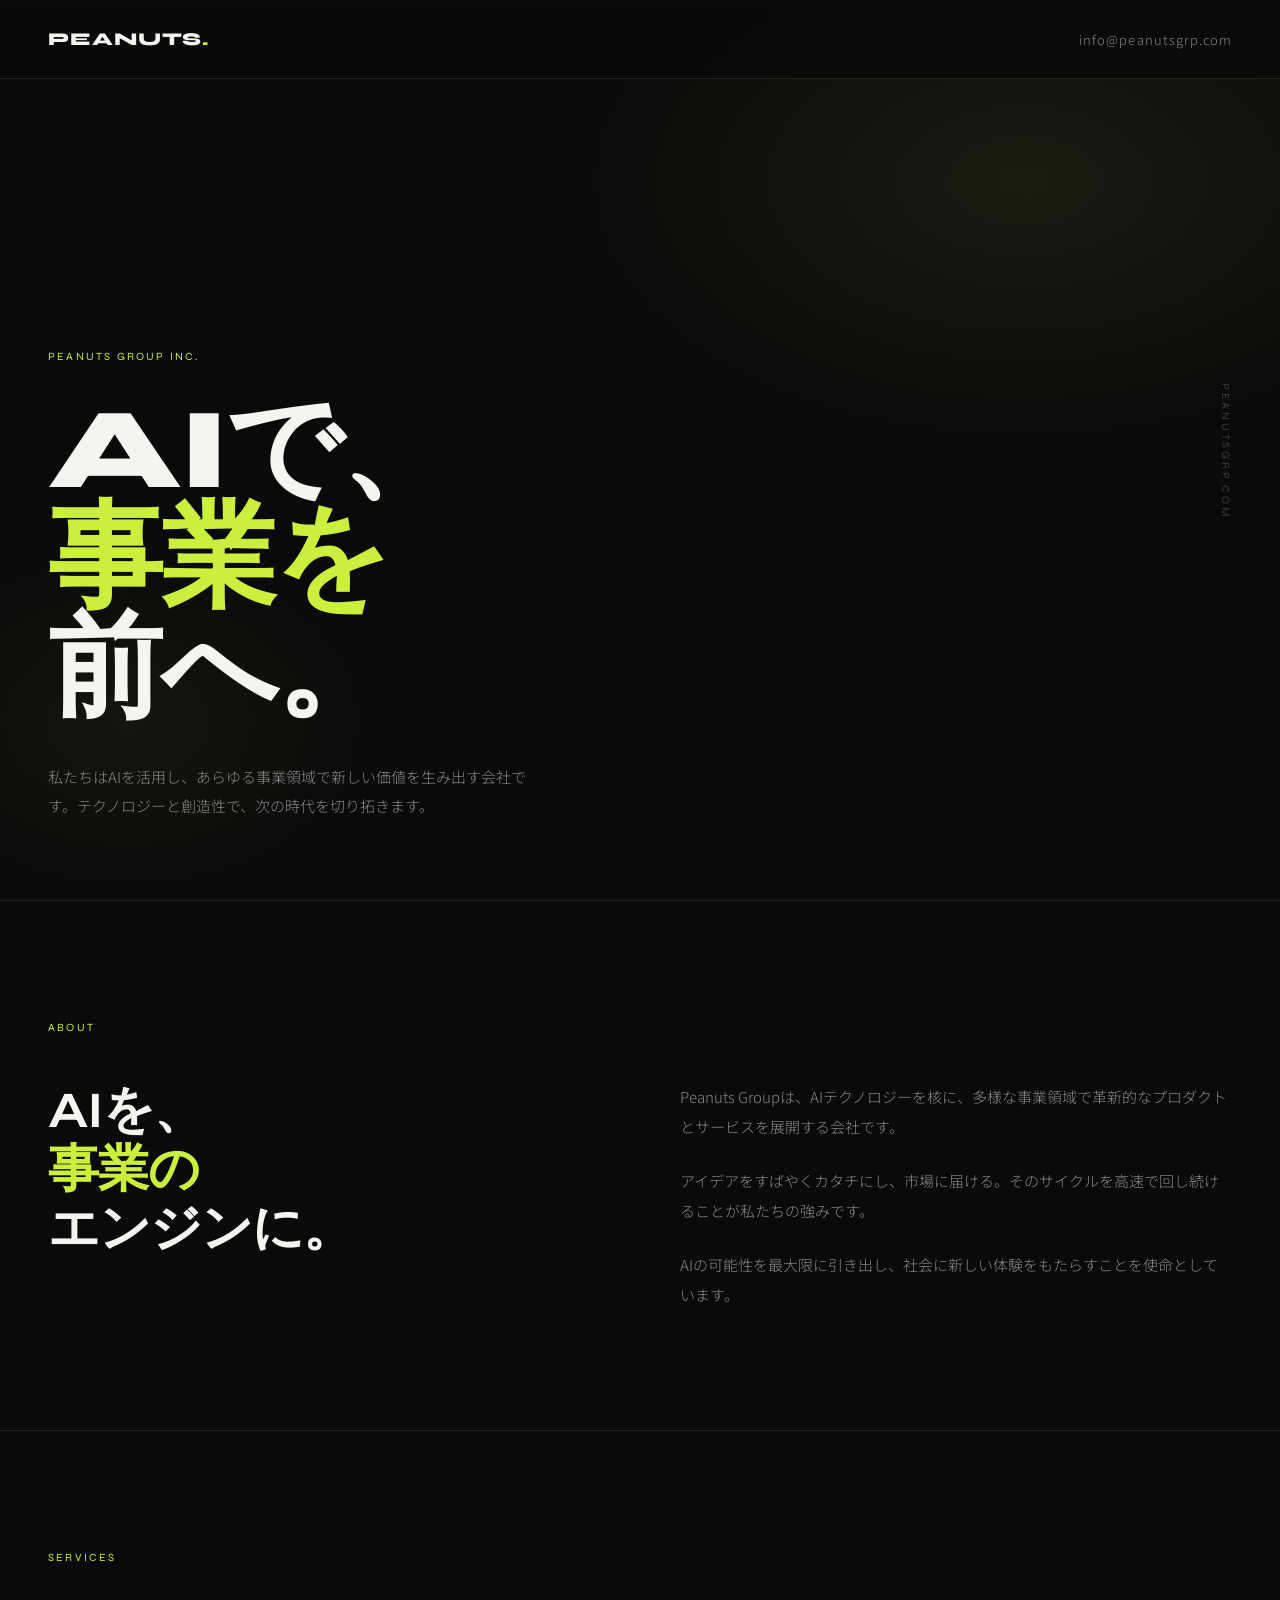
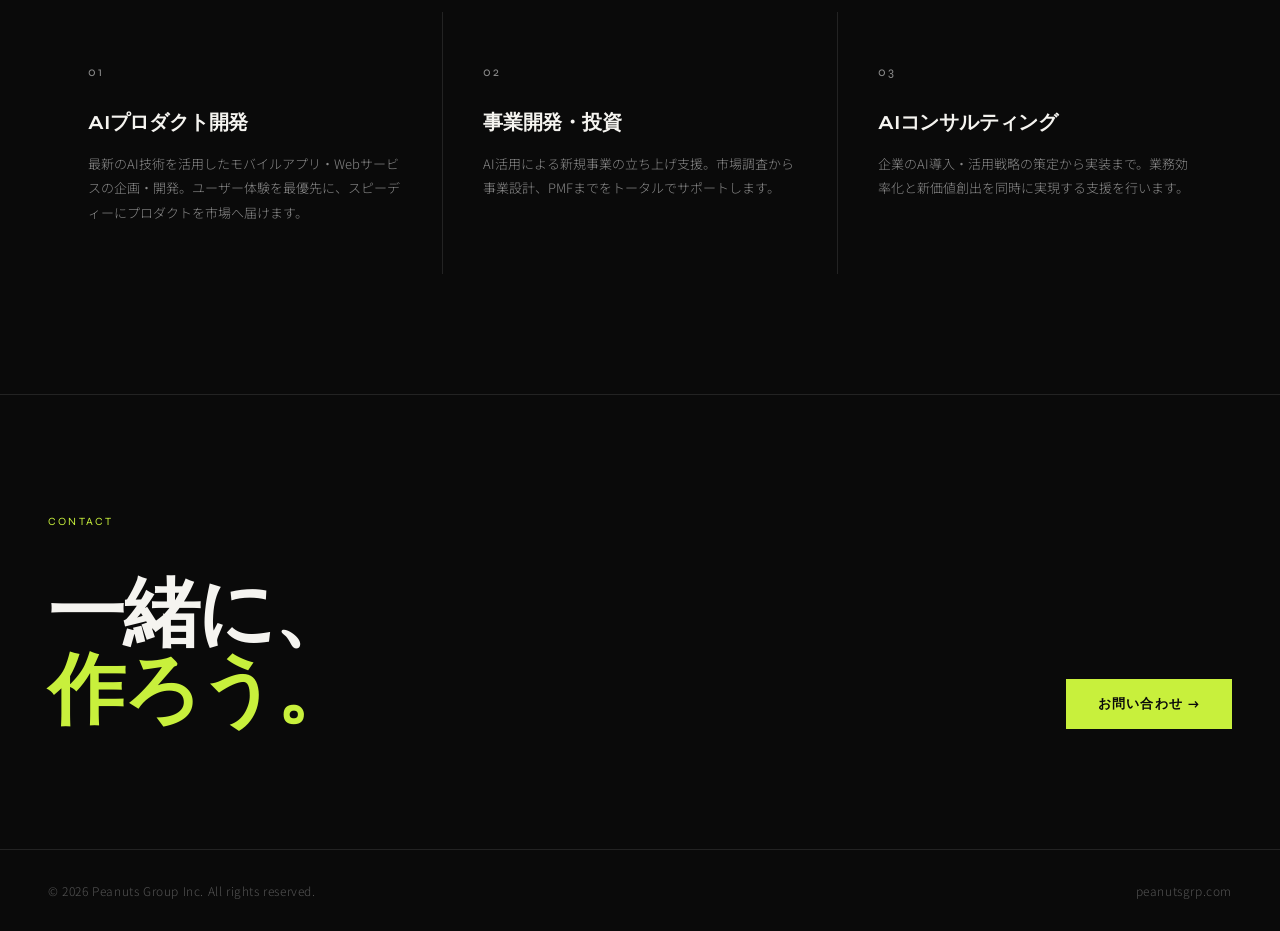
==== index.html @ 1d48a28f "Create index.html" ====
<!DOCTYPE html>
<html lang="ja">
<head>
  <meta charset="UTF-8">
  <meta name="viewport" content="width=device-width, initial-scale=1.0">
  <title>Peanuts Group | AIで、事業を前へ。</title>
  <link rel="preconnect" href="https://fonts.googleapis.com">
  <link rel="preconnect" href="https://fonts.gstatic.com" crossorigin>
  <link href="https://fonts.googleapis.com/css2?family=Syne:wght@400;600;700;800&family=Noto+Sans+JP:wght@300;400;500&display=swap" rel="stylesheet">
  <style>
    *, *::before, *::after { margin: 0; padding: 0; box-sizing: border-box; }

    :root {
      --black: #0a0a0a;
      --white: #f5f4f0;
      --accent: #c8f03c;
      --gray: #888;
      --border: rgba(255,255,255,0.1);
    }

    html { scroll-behavior: smooth; }

    body {
      background: var(--black);
      color: var(--white);
      font-family: 'Noto Sans JP', sans-serif;
      font-weight: 300;
      overflow-x: hidden;
    }

    /* NAV */
    nav {
      position: fixed;
      top: 0; left: 0; right: 0;
      z-index: 100;
      display: flex;
      justify-content: space-between;
      align-items: center;
      padding: 28px 48px;
      background: rgba(10,10,10,0.85);
      backdrop-filter: blur(12px);
      border-bottom: 1px solid var(--border);
    }

    .logo {
      font-family: 'Syne', sans-serif;
      font-weight: 800;
      font-size: 18px;
      letter-spacing: 0.05em;
      color: var(--white);
      text-decoration: none;
    }

    .logo span { color: var(--accent); }

    nav a {
      color: var(--gray);
      text-decoration: none;
      font-size: 13px;
      letter-spacing: 0.08em;
      transition: color 0.2s;
    }

    nav a:hover { color: var(--white); }

    /* HERO */
    .hero {
      min-height: 100vh;
      display: flex;
      flex-direction: column;
      justify-content: flex-end;
      padding: 0 48px 80px;
      position: relative;
      overflow: hidden;
    }

    .hero-bg {
      position: absolute;
      inset: 0;
      background:
        radial-gradient(ellipse 60% 50% at 80% 20%, rgba(200,240,60,0.08) 0%, transparent 60%),
        radial-gradient(ellipse 40% 40% at 10% 80%, rgba(200,240,60,0.05) 0%, transparent 50%);
    }

    .hero-tag {
      font-family: 'Syne', sans-serif;
      font-size: 11px;
      letter-spacing: 0.2em;
      color: var(--accent);
      text-transform: uppercase;
      margin-bottom: 32px;
      opacity: 0;
      animation: fadeUp 0.8s ease 0.2s forwards;
    }

    .hero h1 {
      font-family: 'Syne', sans-serif;
      font-size: clamp(52px, 9vw, 120px);
      font-weight: 800;
      line-height: 0.95;
      letter-spacing: -0.02em;
      margin-bottom: 40px;
      opacity: 0;
      animation: fadeUp 0.8s ease 0.4s forwards;
    }

    .hero h1 em {
      font-style: normal;
      color: var(--accent);
    }

    .hero-sub {
      max-width: 480px;
      font-size: 15px;
      line-height: 1.9;
      color: var(--gray);
      opacity: 0;
      animation: fadeUp 0.8s ease 0.6s forwards;
    }

    .hero-line {
      position: absolute;
      right: 48px;
      top: 50%;
      transform: translateY(-50%);
      writing-mode: vertical-rl;
      font-family: 'Syne', sans-serif;
      font-size: 11px;
      letter-spacing: 0.25em;
      color: rgba(255,255,255,0.2);
      text-transform: uppercase;
    }

    /* SECTION */
    section {
      padding: 120px 48px;
      border-top: 1px solid var(--border);
    }

    .section-label {
      font-family: 'Syne', sans-serif;
      font-size: 11px;
      letter-spacing: 0.2em;
      color: var(--accent);
      text-transform: uppercase;
      margin-bottom: 48px;
    }

    /* ABOUT */
    .about-grid {
      display: grid;
      grid-template-columns: 1fr 1fr;
      gap: 80px;
      align-items: start;
    }

    .about-grid h2 {
      font-family: 'Syne', sans-serif;
      font-size: clamp(32px, 4vw, 52px);
      font-weight: 700;
      line-height: 1.15;
      letter-spacing: -0.02em;
    }

    .about-grid h2 span { color: var(--accent); }

    .about-text {
      font-size: 15px;
      line-height: 2;
      color: var(--gray);
    }

    .about-text p + p { margin-top: 24px; }

    /* SERVICES */
    .services-grid {
      display: grid;
      grid-template-columns: repeat(3, 1fr);
      gap: 1px;
      background: var(--border);
      margin-top: 0;
    }

    .service-card {
      background: var(--black);
      padding: 48px 40px;
      transition: background 0.3s;
    }

    .service-card:hover { background: #111; }

    .service-num {
      font-family: 'Syne', sans-serif;
      font-size: 11px;
      color: var(--accent);
      letter-spacing: 0.15em;
      margin-bottom: 24px;
    }

    .service-card h3 {
      font-family: 'Syne', sans-serif;
      font-size: 20px;
      font-weight: 700;
      margin-bottom: 16px;
      letter-spacing: -0.01em;
    }

    .service-card p {
      font-size: 13px;
      line-height: 1.9;
      color: var(--gray);
    }

    /* CONTACT */
    .contact-inner {
      display: flex;
      justify-content: space-between;
      align-items: flex-end;
      gap: 60px;
    }

    .contact-inner h2 {
      font-family: 'Syne', sans-serif;
      font-size: clamp(40px, 6vw, 80px);
      font-weight: 800;
      line-height: 1;
      letter-spacing: -0.03em;
    }

    .contact-inner h2 span { color: var(--accent); }

    .contact-link {
      display: inline-flex;
      align-items: center;
      gap: 12px;
      background: var(--accent);
      color: var(--black);
      padding: 16px 32px;
      font-family: 'Syne', sans-serif;
      font-size: 13px;
      font-weight: 700;
      letter-spacing: 0.1em;
      text-transform: uppercase;
      text-decoration: none;
      white-space: nowrap;
      transition: transform 0.2s, box-shadow 0.2s;
    }

    .contact-link:hover {
      transform: translateY(-2px);
      box-shadow: 0 8px 32px rgba(200,240,60,0.3);
    }

    /* FOOTER */
    footer {
      padding: 32px 48px;
      border-top: 1px solid var(--border);
      display: flex;
      justify-content: space-between;
      align-items: center;
    }

    footer p {
      font-size: 12px;
      color: rgba(255,255,255,0.3);
      letter-spacing: 0.05em;
    }

    /* ANIMATIONS */
    @keyframes fadeUp {
      from { opacity: 0; transform: translateY(24px); }
      to   { opacity: 1; transform: translateY(0); }
    }

    /* RESPONSIVE */
    @media (max-width: 768px) {
      nav { padding: 20px 24px; }
      .hero { padding: 0 24px 60px; }
      .hero-line { display: none; }
      section { padding: 80px 24px; }
      .about-grid { grid-template-columns: 1fr; gap: 40px; }
      .services-grid { grid-template-columns: 1fr; }
      .contact-inner { flex-direction: column; align-items: flex-start; }
      footer { flex-direction: column; gap: 12px; text-align: center; }
    }
  </style>
</head>
<body>

  <!-- NAV -->
  <nav>
    <a href="#" class="logo">PEANUTS<span>.</span></a>
    <a href="mailto:info@peanutsgrp.com">info@peanutsgrp.com</a>
  </nav>

  <!-- HERO -->
  <section class="hero">
    <div class="hero-bg"></div>
    <div class="hero-tag">Peanuts Group Inc.</div>
    <h1>AIで、<br><em>事業を</em><br>前へ。</h1>
    <p class="hero-sub">私たちはAIを活用し、あらゆる事業領域で新しい価値を生み出す会社です。テクノロジーと創造性で、次の時代を切り拓きます。</p>
    <div class="hero-line">peanutsgrp.com</div>
  </section>

  <!-- ABOUT -->
  <section id="about">
    <p class="section-label">About</p>
    <div class="about-grid">
      <h2>AIを、<br><span>事業の</span><br>エンジンに。</h2>
      <div class="about-text">
        <p>Peanuts Groupは、AIテクノロジーを核に、多様な事業領域で革新的なプロダクトとサービスを展開する会社です。</p>
        <p>アイデアをすばやくカタチにし、市場に届ける。そのサイクルを高速で回し続けることが私たちの強みです。</p>
        <p>AIの可能性を最大限に引き出し、社会に新しい体験をもたらすことを使命としています。</p>
      </div>
    </div>
  </section>

  <!-- SERVICES -->
  <section id="services">
    <p class="section-label">Services</p>
    <div class="services-grid">
      <div class="service-card">
        <p class="service-num">01</p>
        <h3>AIプロダクト開発</h3>
        <p>最新のAI技術を活用したモバイルアプリ・Webサービスの企画・開発。ユーザー体験を最優先に、スピーディーにプロダクトを市場へ届けます。</p>
      </div>
      <div class="service-card">
        <p class="service-num">02</p>
        <h3>事業開発・投資</h3>
        <p>AI活用による新規事業の立ち上げ支援。市場調査から事業設計、PMFまでをトータルでサポートします。</p>
      </div>
      <div class="service-card">
        <p class="service-num">03</p>
        <h3>AIコンサルティング</h3>
        <p>企業のAI導入・活用戦略の策定から実装まで。業務効率化と新価値創出を同時に実現する支援を行います。</p>
      </div>
    </div>
  </section>

  <!-- CONTACT -->
  <section id="contact">
    <p class="section-label">Contact</p>
    <div class="contact-inner">
      <h2>一緒に、<br><span>作ろう。</span></h2>
      <a href="mailto:info@peanutsgrp.com" class="contact-link">
        お問い合わせ →
      </a>
    </div>
  </section>

  <!-- FOOTER -->
  <footer>
    <p>© 2026 Peanuts Group Inc. All rights reserved.</p>
    <p>peanutsgrp.com</p>
  </footer>

</body>
</html>
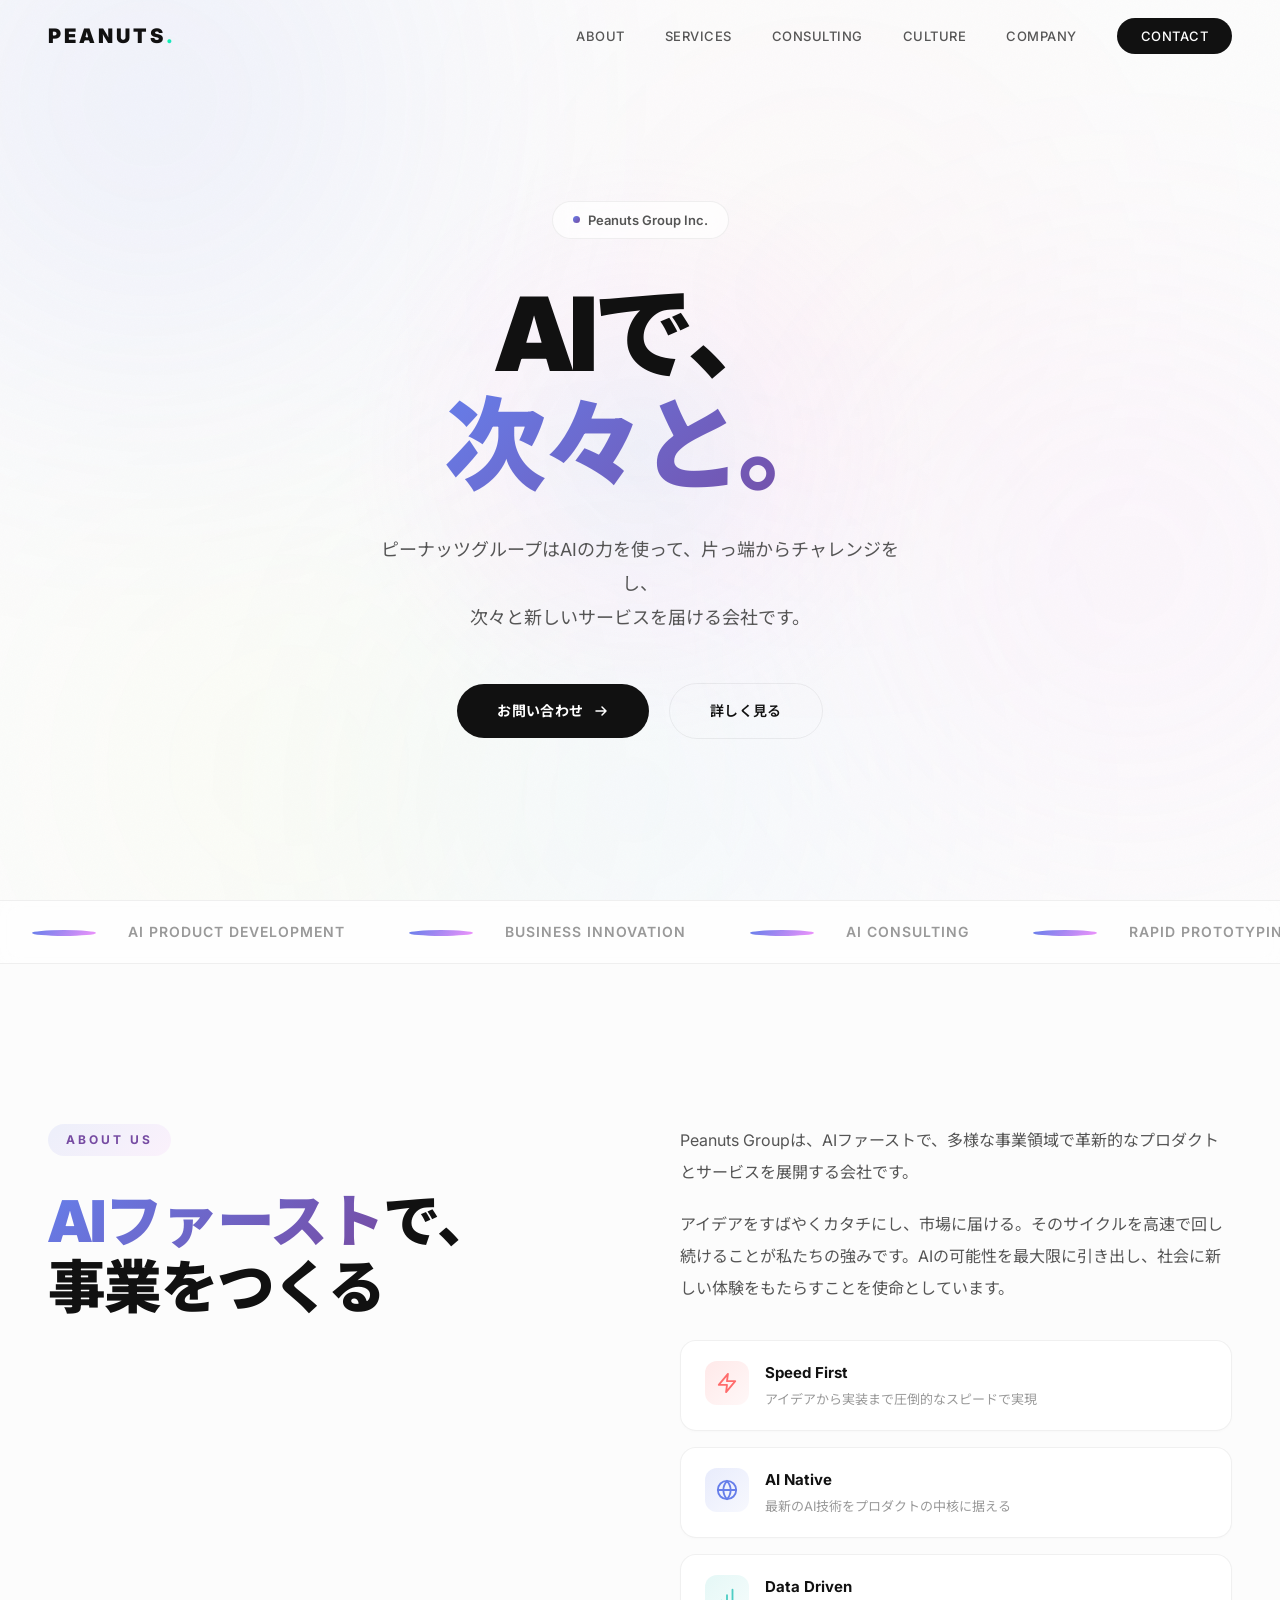
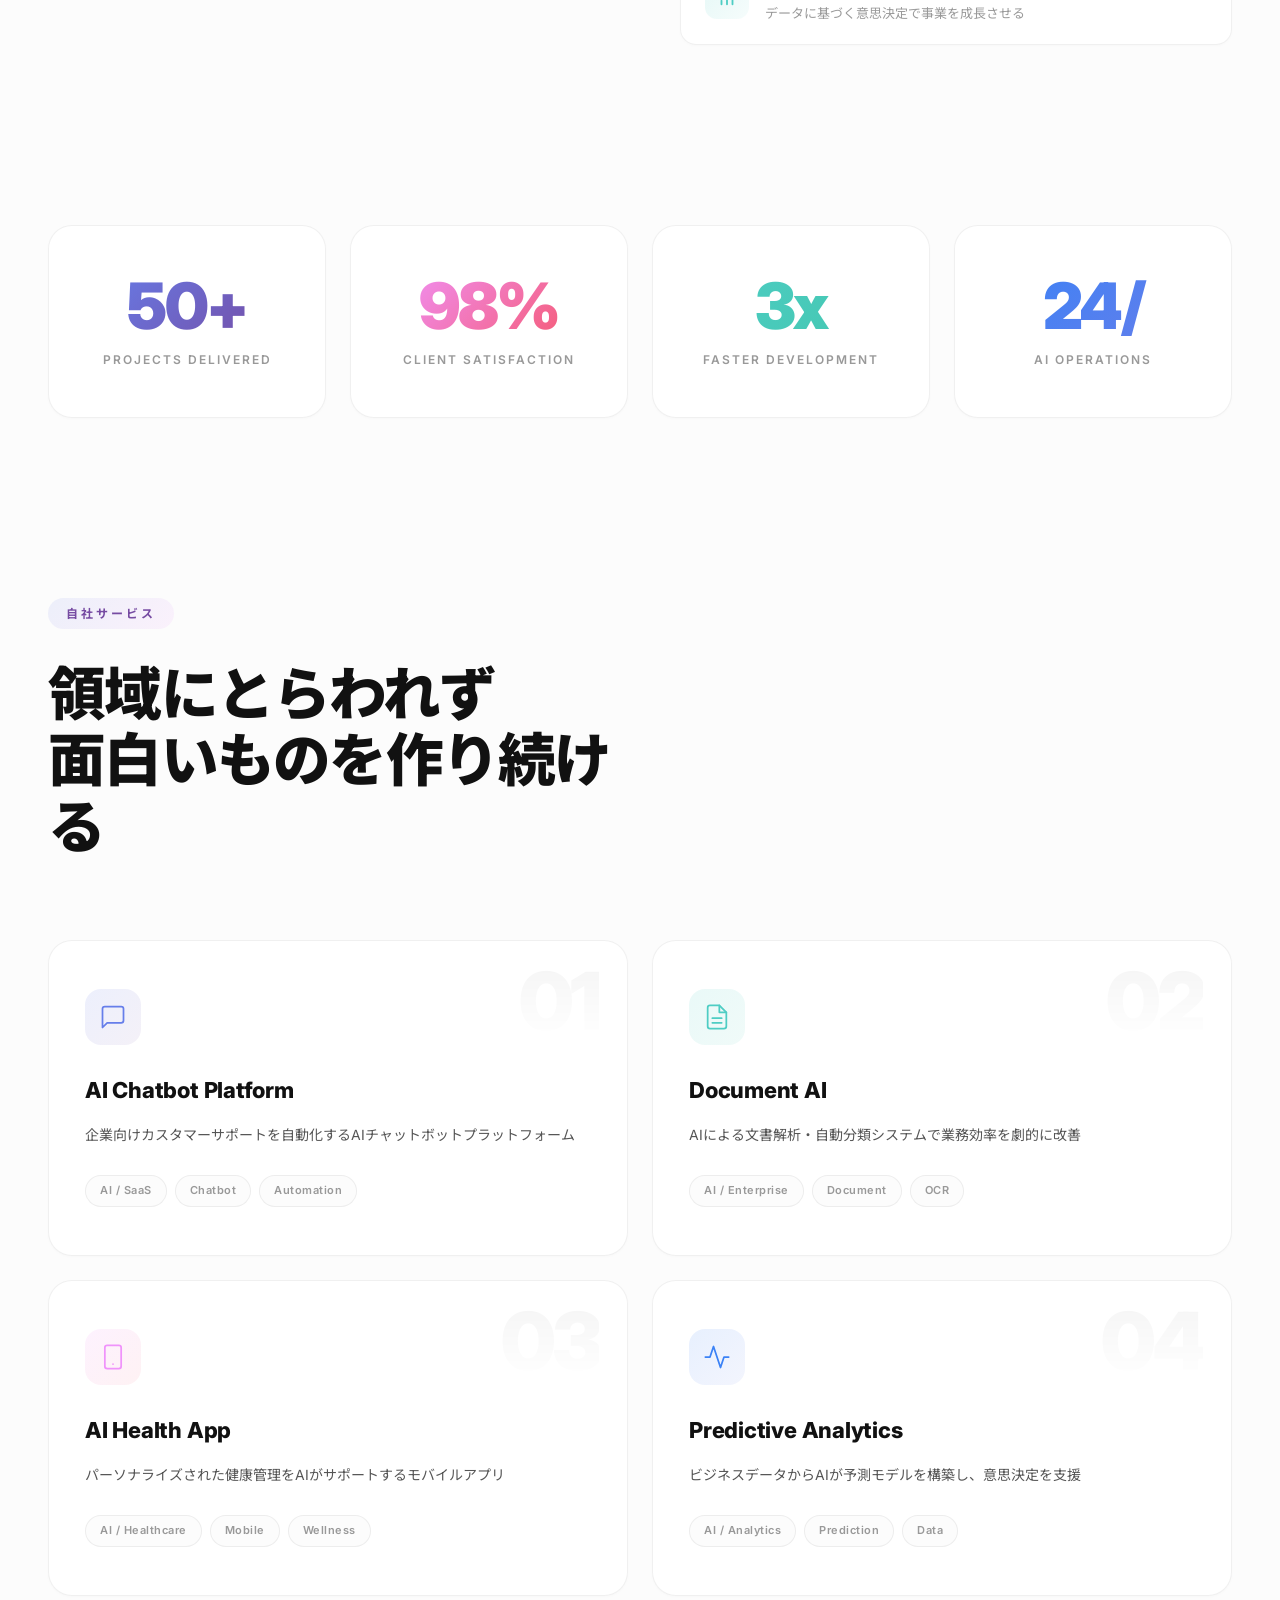
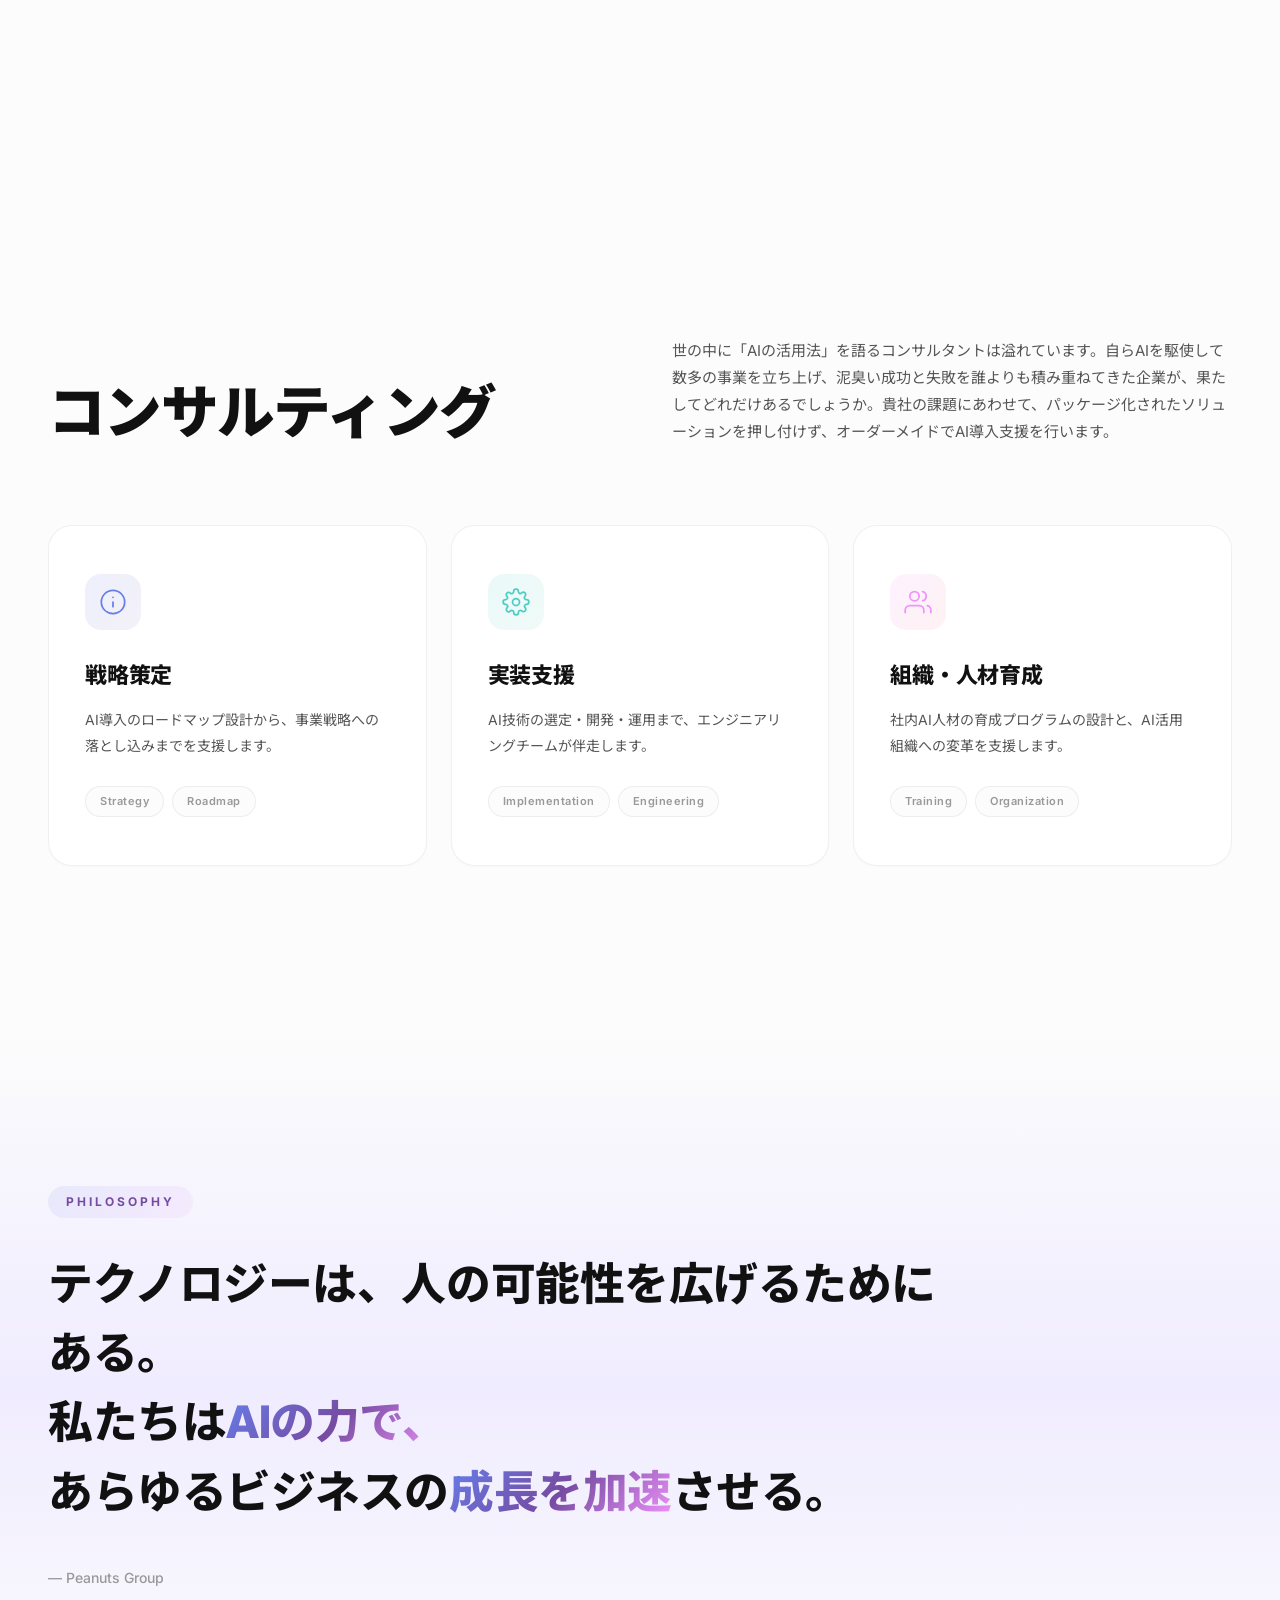
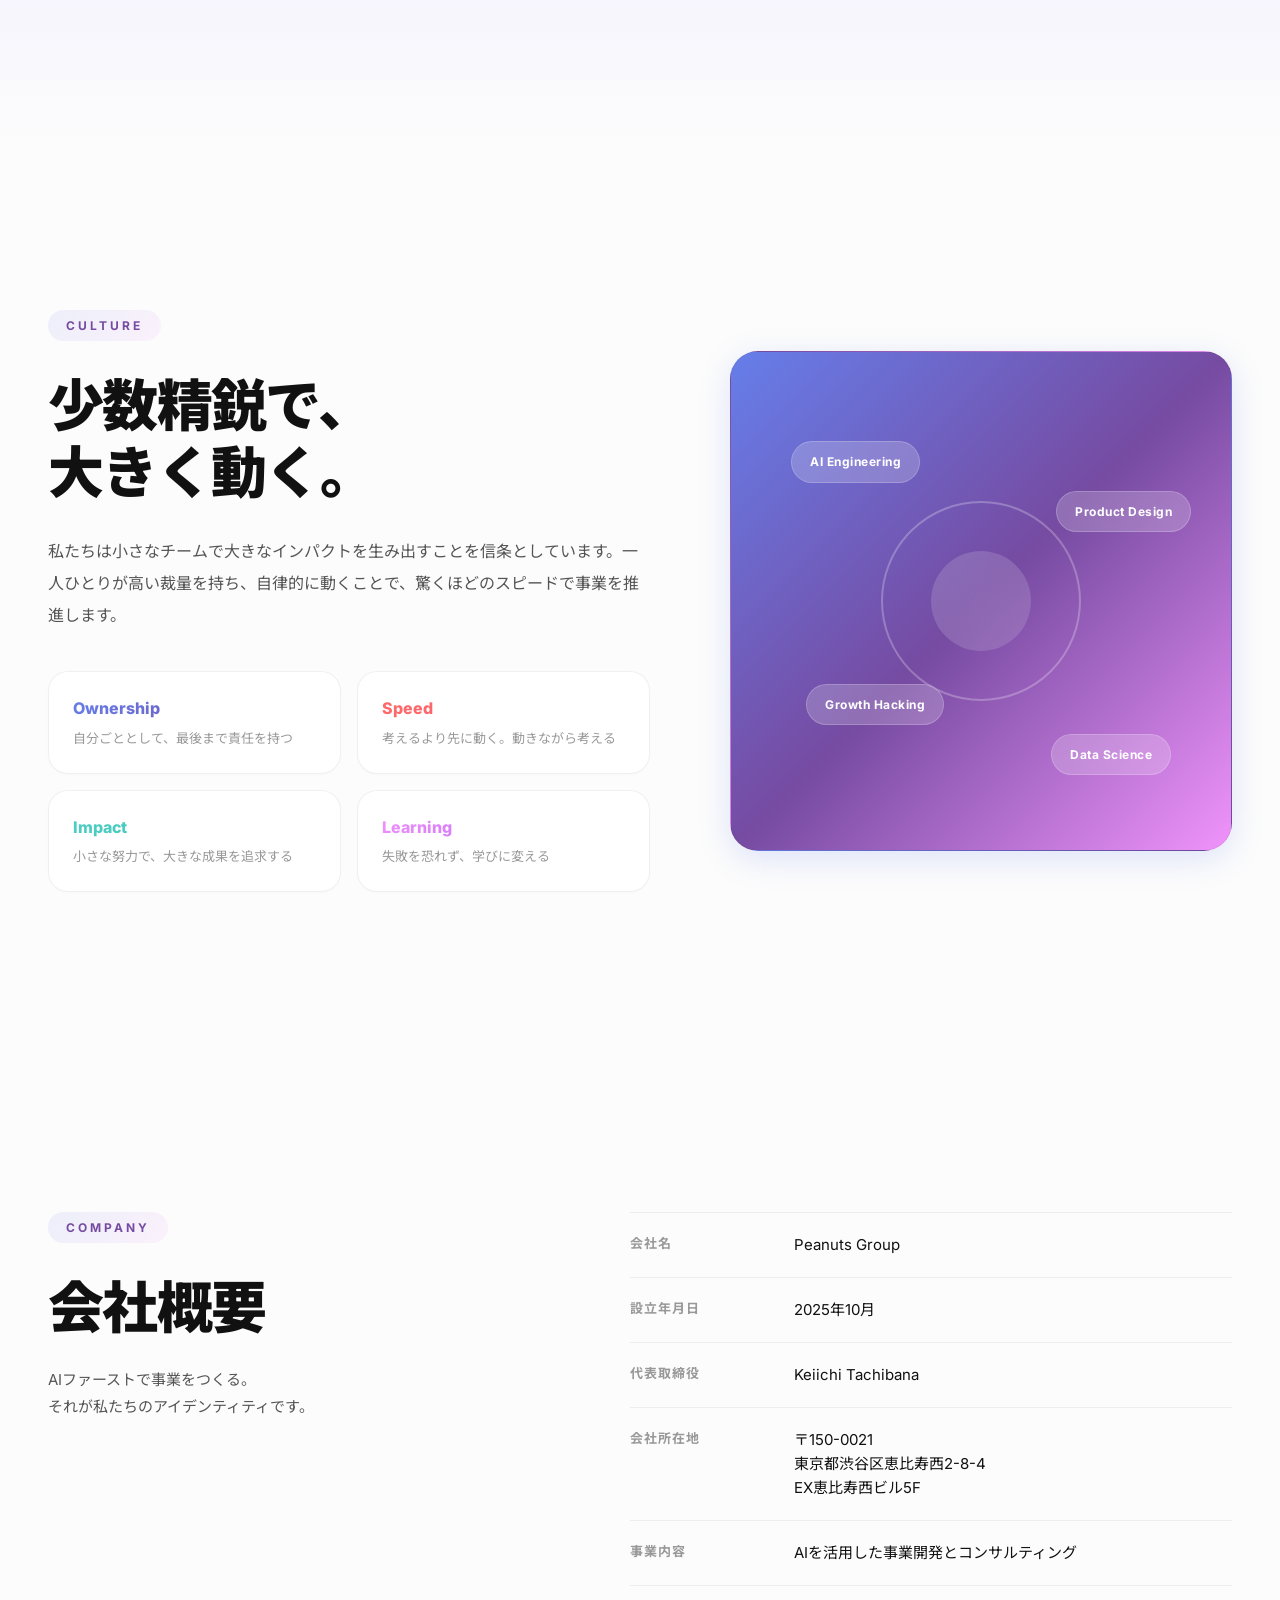
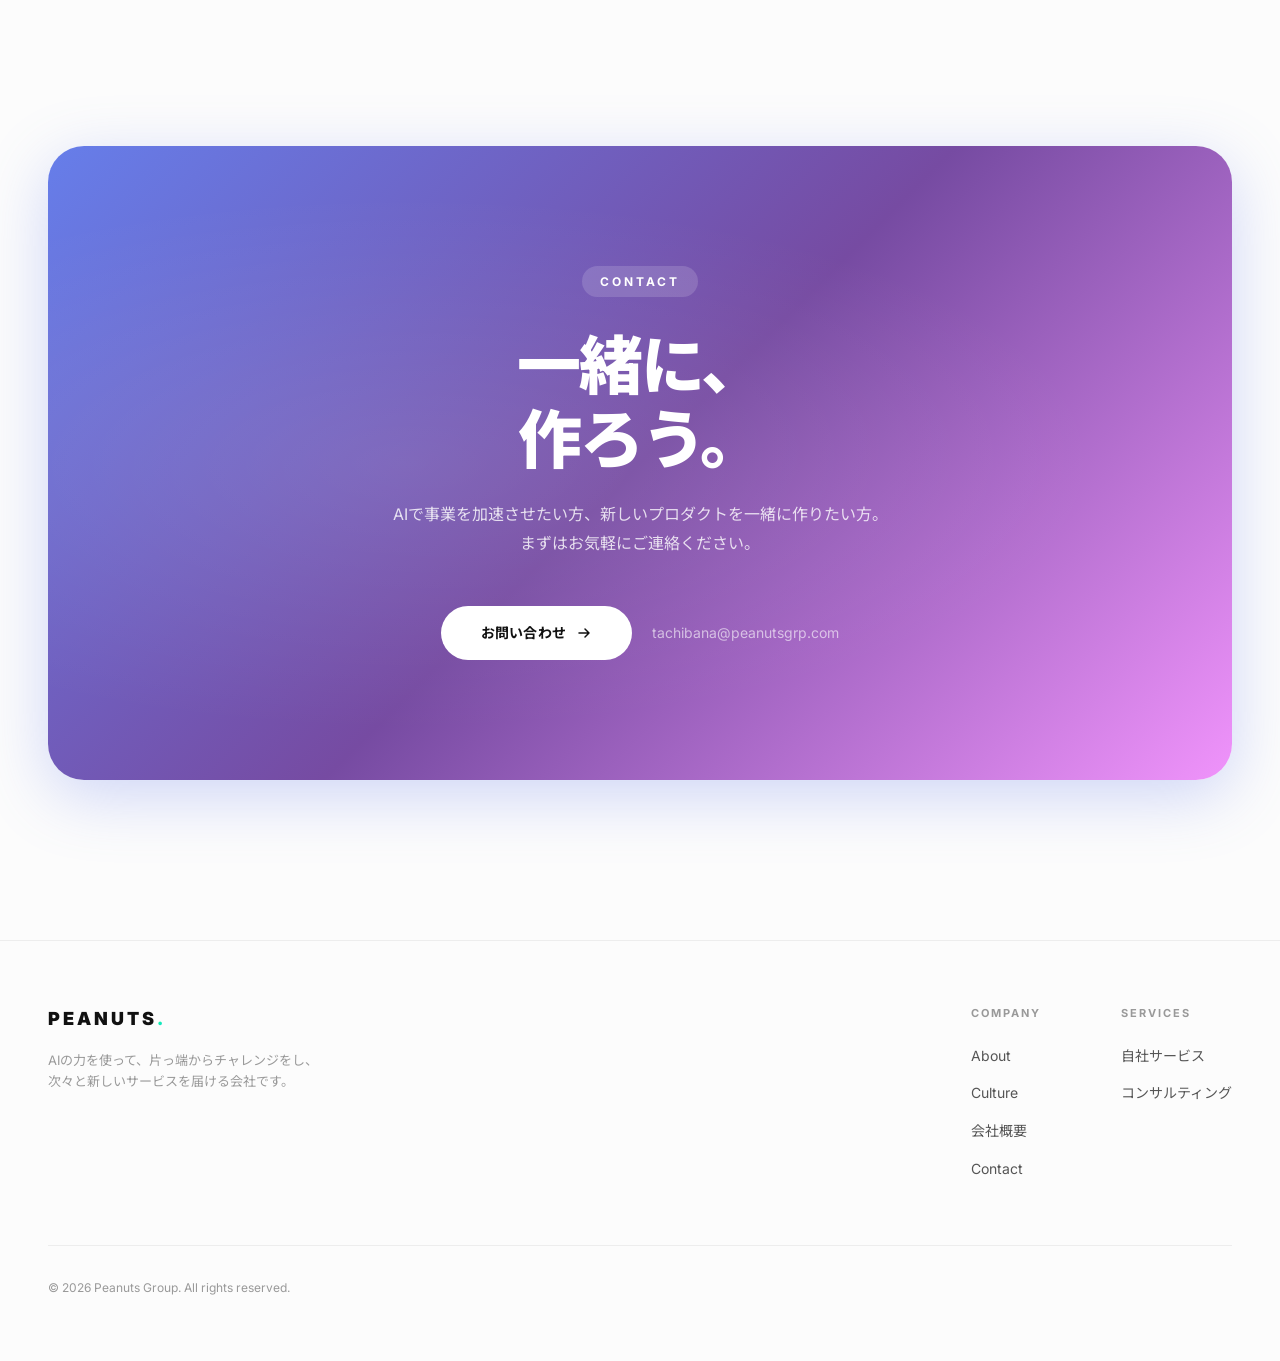
==== commit 9c5cc469: "Update index.html" ====
--- a/index.html
+++ b/index.html
@@ -1,358 +1,718 @@
 <!DOCTYPE html>
 <html lang="ja">
 <head>
-  <meta charset="UTF-8">
-  <meta name="viewport" content="width=device-width, initial-scale=1.0">
-  <title>Peanuts Group | AIで、事業を前へ。</title>
-  <link rel="preconnect" href="https://fonts.googleapis.com">
-  <link rel="preconnect" href="https://fonts.gstatic.com" crossorigin>
-  <link href="https://fonts.googleapis.com/css2?family=Syne:wght@400;600;700;800&family=Noto+Sans+JP:wght@300;400;500&display=swap" rel="stylesheet">
-  <style>
-    *, *::before, *::after { margin: 0; padding: 0; box-sizing: border-box; }
-
-    :root {
-      --black: #0a0a0a;
-      --white: #f5f4f0;
-      --accent: #c8f03c;
-      --gray: #888;
-      --border: rgba(255,255,255,0.1);
-    }
-
-    html { scroll-behavior: smooth; }
-
-    body {
-      background: var(--black);
-      color: var(--white);
-      font-family: 'Noto Sans JP', sans-serif;
-      font-weight: 300;
-      overflow-x: hidden;
-    }
-
-    /* NAV */
-    nav {
-      position: fixed;
-      top: 0; left: 0; right: 0;
-      z-index: 100;
-      display: flex;
-      justify-content: space-between;
-      align-items: center;
-      padding: 28px 48px;
-      background: rgba(10,10,10,0.85);
-      backdrop-filter: blur(12px);
-      border-bottom: 1px solid var(--border);
-    }
-
-    .logo {
-      font-family: 'Syne', sans-serif;
-      font-weight: 800;
-      font-size: 18px;
-      letter-spacing: 0.05em;
-      color: var(--white);
-      text-decoration: none;
-    }
-
-    .logo span { color: var(--accent); }
-
-    nav a {
-      color: var(--gray);
-      text-decoration: none;
-      font-size: 13px;
-      letter-spacing: 0.08em;
-      transition: color 0.2s;
-    }
-
-    nav a:hover { color: var(--white); }
-
-    /* HERO */
-    .hero {
-      min-height: 100vh;
-      display: flex;
-      flex-direction: column;
-      justify-content: flex-end;
-      padding: 0 48px 80px;
-      position: relative;
-      overflow: hidden;
-    }
-
-    .hero-bg {
-      position: absolute;
-      inset: 0;
-      background:
-        radial-gradient(ellipse 60% 50% at 80% 20%, rgba(200,240,60,0.08) 0%, transparent 60%),
-        radial-gradient(ellipse 40% 40% at 10% 80%, rgba(200,240,60,0.05) 0%, transparent 50%);
-    }
-
-    .hero-tag {
-      font-family: 'Syne', sans-serif;
-      font-size: 11px;
-      letter-spacing: 0.2em;
-      color: var(--accent);
-      text-transform: uppercase;
-      margin-bottom: 32px;
-      opacity: 0;
-      animation: fadeUp 0.8s ease 0.2s forwards;
-    }
-
-    .hero h1 {
-      font-family: 'Syne', sans-serif;
-      font-size: clamp(52px, 9vw, 120px);
-      font-weight: 800;
-      line-height: 0.95;
-      letter-spacing: -0.02em;
-      margin-bottom: 40px;
-      opacity: 0;
-      animation: fadeUp 0.8s ease 0.4s forwards;
-    }
-
-    .hero h1 em {
-      font-style: normal;
-      color: var(--accent);
-    }
-
-    .hero-sub {
-      max-width: 480px;
-      font-size: 15px;
-      line-height: 1.9;
-      color: var(--gray);
-      opacity: 0;
-      animation: fadeUp 0.8s ease 0.6s forwards;
-    }
-
-    .hero-line {
-      position: absolute;
-      right: 48px;
-      top: 50%;
-      transform: translateY(-50%);
-      writing-mode: vertical-rl;
-      font-family: 'Syne', sans-serif;
-      font-size: 11px;
-      letter-spacing: 0.25em;
-      color: rgba(255,255,255,0.2);
-      text-transform: uppercase;
-    }
-
-    /* SECTION */
-    section {
-      padding: 120px 48px;
-      border-top: 1px solid var(--border);
-    }
-
-    .section-label {
-      font-family: 'Syne', sans-serif;
-      font-size: 11px;
-      letter-spacing: 0.2em;
-      color: var(--accent);
-      text-transform: uppercase;
-      margin-bottom: 48px;
-    }
-
-    /* ABOUT */
-    .about-grid {
-      display: grid;
-      grid-template-columns: 1fr 1fr;
-      gap: 80px;
-      align-items: start;
-    }
-
-    .about-grid h2 {
-      font-family: 'Syne', sans-serif;
-      font-size: clamp(32px, 4vw, 52px);
-      font-weight: 700;
-      line-height: 1.15;
-      letter-spacing: -0.02em;
-    }
-
-    .about-grid h2 span { color: var(--accent); }
-
-    .about-text {
-      font-size: 15px;
-      line-height: 2;
-      color: var(--gray);
-    }
-
-    .about-text p + p { margin-top: 24px; }
-
-    /* SERVICES */
-    .services-grid {
-      display: grid;
-      grid-template-columns: repeat(3, 1fr);
-      gap: 1px;
-      background: var(--border);
-      margin-top: 0;
-    }
-
-    .service-card {
-      background: var(--black);
-      padding: 48px 40px;
-      transition: background 0.3s;
-    }
-
-    .service-card:hover { background: #111; }
-
-    .service-num {
-      font-family: 'Syne', sans-serif;
-      font-size: 11px;
-      color: var(--accent);
-      letter-spacing: 0.15em;
-      margin-bottom: 24px;
-    }
-
-    .service-card h3 {
-      font-family: 'Syne', sans-serif;
-      font-size: 20px;
-      font-weight: 700;
-      margin-bottom: 16px;
-      letter-spacing: -0.01em;
-    }
-
-    .service-card p {
-      font-size: 13px;
-      line-height: 1.9;
-      color: var(--gray);
-    }
-
-    /* CONTACT */
-    .contact-inner {
-      display: flex;
-      justify-content: space-between;
-      align-items: flex-end;
-      gap: 60px;
-    }
-
-    .contact-inner h2 {
-      font-family: 'Syne', sans-serif;
-      font-size: clamp(40px, 6vw, 80px);
-      font-weight: 800;
-      line-height: 1;
-      letter-spacing: -0.03em;
-    }
-
-    .contact-inner h2 span { color: var(--accent); }
-
-    .contact-link {
-      display: inline-flex;
-      align-items: center;
-      gap: 12px;
-      background: var(--accent);
-      color: var(--black);
-      padding: 16px 32px;
-      font-family: 'Syne', sans-serif;
-      font-size: 13px;
-      font-weight: 700;
-      letter-spacing: 0.1em;
-      text-transform: uppercase;
-      text-decoration: none;
-      white-space: nowrap;
-      transition: transform 0.2s, box-shadow 0.2s;
-    }
-
-    .contact-link:hover {
-      transform: translateY(-2px);
-      box-shadow: 0 8px 32px rgba(200,240,60,0.3);
-    }
-
-    /* FOOTER */
-    footer {
-      padding: 32px 48px;
-      border-top: 1px solid var(--border);
-      display: flex;
-      justify-content: space-between;
-      align-items: center;
-    }
-
-    footer p {
-      font-size: 12px;
-      color: rgba(255,255,255,0.3);
-      letter-spacing: 0.05em;
-    }
-
-    /* ANIMATIONS */
-    @keyframes fadeUp {
-      from { opacity: 0; transform: translateY(24px); }
-      to   { opacity: 1; transform: translateY(0); }
-    }
-
-    /* RESPONSIVE */
-    @media (max-width: 768px) {
-      nav { padding: 20px 24px; }
-      .hero { padding: 0 24px 60px; }
-      .hero-line { display: none; }
-      section { padding: 80px 24px; }
-      .about-grid { grid-template-columns: 1fr; gap: 40px; }
-      .services-grid { grid-template-columns: 1fr; }
-      .contact-inner { flex-direction: column; align-items: flex-start; }
-      footer { flex-direction: column; gap: 12px; text-align: center; }
-    }
-  </style>
+<meta charset="UTF-8">
+<meta name="viewport" content="width=device-width, initial-scale=1.0">
+<title>Peanuts Group | AIで、次々と。</title>
+<meta name="description" content="Peanuts Groupは、AIテクノロジーを核に、多様な事業領域で革新的なプロダクトとサービスを展開する会社です。">
+<link rel="preconnect" href="https://fonts.googleapis.com">
+<link rel="preconnect" href="https://fonts.gstatic.com" crossorigin>
+<link href="https://fonts.googleapis.com/css2?family=Inter:wght@300;400;500;600;700;800;900&family=Noto+Sans+JP:wght@300;400;500;600;700;800;900&display=swap" rel="stylesheet">
+<style>
+*,*::before,*::after{margin:0;padding:0;box-sizing:border-box}
+
+:root{
+  --bg:#FCFCFC;
+  --bg-warm:#F8F6F3;
+  --bg-card:#FFFFFF;
+  --bg-elevated:#F3F1EE;
+  --border:rgba(0,0,0,0.06);
+  --border-hover:rgba(0,0,0,0.12);
+  --text-primary:#111111;
+  --text-secondary:#555555;
+  --text-tertiary:#999999;
+  --accent:#c8ff00;
+  --accent-dark:#0a1a00;
+  --gradient-1:#FF6B6B;
+  --gradient-2:#4ECDC4;
+  --gradient-3:#FFE66D;
+  --gradient-4:#A855F7;
+  --gradient-5:#3B82F6;
+  --gradient-6:#F43F5E;
+  --gradient-hero:linear-gradient(135deg,#667eea 0%,#764ba2 25%,#f093fb 50%,#f5576c 75%,#4facfe 100%);
+  --gradient-accent:linear-gradient(135deg,#c8ff00,#00ffa3,#4facfe);
+  --gradient-warm:linear-gradient(135deg,#ffecd2 0%,#fcb69f 100%);
+  --font:'Inter','Noto Sans JP',-apple-system,BlinkMacSystemFont,sans-serif;
+  --ease:cubic-bezier(0.16,1,0.3,1);
+}
+
+html{scroll-behavior:smooth;-webkit-font-smoothing:antialiased;-moz-osx-font-smoothing:grayscale}
+body{font-family:var(--font);background:var(--bg);color:var(--text-primary);overflow-x:hidden;line-height:1.6}
+a{color:inherit;text-decoration:none}
+img{max-width:100%;display:block}
+
+::-webkit-scrollbar{width:6px}
+::-webkit-scrollbar-track{background:var(--bg)}
+::-webkit-scrollbar-thumb{background:rgba(0,0,0,0.12);border-radius:3px}
+
+/* ── GRADIENT MESH BACKGROUND ── */
+.gradient-mesh{position:fixed;top:0;left:0;width:100%;height:100%;z-index:0;pointer-events:none;overflow:hidden;opacity:0.5}
+.gradient-orb{position:absolute;border-radius:50%;filter:blur(140px);animation-timing-function:ease-in-out;animation-iteration-count:infinite;animation-direction:alternate}
+.orb-1{width:700px;height:700px;background:radial-gradient(circle,rgba(102,126,234,0.35),transparent 70%);top:-250px;left:-200px;animation:f1 20s infinite alternate}
+.orb-2{width:600px;height:600px;background:radial-gradient(circle,rgba(240,147,251,0.3),transparent 70%);top:30%;right:-150px;animation:f2 25s infinite alternate}
+.orb-3{width:500px;height:500px;background:radial-gradient(circle,rgba(79,172,254,0.25),transparent 70%);bottom:-150px;left:30%;animation:f3 22s infinite alternate}
+.orb-4{width:450px;height:450px;background:radial-gradient(circle,rgba(200,255,0,0.2),transparent 70%);top:60%;left:5%;animation:f4 18s infinite alternate}
+.orb-5{width:400px;height:400px;background:radial-gradient(circle,rgba(244,63,94,0.2),transparent 70%);top:10%;right:20%;animation:f5 23s infinite alternate}
+
+@keyframes f1{0%{transform:translate(0,0) scale(1)}100%{transform:translate(200px,120px) scale(1.2)}}
+@keyframes f2{0%{transform:translate(0,0) scale(1)}100%{transform:translate(-120px,-180px) scale(1.3)}}
+@keyframes f3{0%{transform:translate(0,0) scale(1)}100%{transform:translate(120px,-100px) scale(1.1)}}
+@keyframes f4{0%{transform:translate(0,0) scale(1)}100%{transform:translate(100px,-140px) scale(1.2)}}
+@keyframes f5{0%{transform:translate(0,0) scale(1)}100%{transform:translate(-80px,100px) scale(1.15)}}
+
+/* ── NOISE ── */
+.noise{position:fixed;top:0;left:0;width:100%;height:100%;z-index:1;pointer-events:none;opacity:0.025;background-image:url("data:image/svg+xml,%3Csvg viewBox='0 0 256 256' xmlns='http://www.w3.org/2000/svg'%3E%3Cfilter id='n'%3E%3CfeTurbulence type='fractalNoise' baseFrequency='0.9' numOctaves='4' stitchTiles='stitch'/%3E%3C/filter%3E%3Crect width='100%25' height='100%25' filter='url(%23n)'/%3E%3C/svg%3E");background-repeat:repeat;background-size:256px}
+
+/* ── NAVIGATION ── */
+.nav{position:fixed;top:0;left:0;width:100%;z-index:1000;padding:0 48px;height:72px;display:flex;align-items:center;justify-content:space-between;transition:all 0.4s var(--ease);border-bottom:1px solid transparent}
+.nav.scrolled{backdrop-filter:blur(20px) saturate(180%);background:rgba(252,252,252,0.85);border-bottom-color:var(--border);box-shadow:0 1px 24px rgba(0,0,0,0.04)}
+.nav-logo{font-weight:900;font-size:20px;letter-spacing:3px;text-transform:uppercase}
+.nav-logo span{background:var(--gradient-accent);-webkit-background-clip:text;-webkit-text-fill-color:transparent;background-clip:text}
+.nav-links{display:flex;align-items:center;gap:40px;list-style:none}
+.nav-links a{font-size:13px;font-weight:500;color:var(--text-secondary);transition:color 0.3s;letter-spacing:0.5px;text-transform:uppercase}
+.nav-links a:hover{color:var(--text-primary)}
+.nav-cta{font-size:13px;font-weight:700;color:#fff!important;background:var(--text-primary);padding:10px 24px;border-radius:100px;letter-spacing:0.3px;transition:all 0.3s;text-transform:uppercase}
+.nav-cta:hover{background:#333;transform:translateY(-1px);box-shadow:0 4px 20px rgba(0,0,0,0.15)}
+.nav-toggle{display:none;flex-direction:column;gap:5px;cursor:pointer;background:none;border:none;padding:8px}
+.nav-toggle span{display:block;width:24px;height:2px;background:var(--text-primary);transition:all 0.3s}
+
+/* ── SECTIONS ── */
+main{position:relative;z-index:2}
+.section{padding:160px 48px;max-width:1400px;margin:0 auto}
+.section-label{font-size:12px;font-weight:700;letter-spacing:3px;text-transform:uppercase;margin-bottom:32px;display:inline-flex;align-items:center;gap:12px;padding:6px 18px;border-radius:100px;background:linear-gradient(135deg,rgba(102,126,234,0.1),rgba(240,147,251,0.1));color:#764ba2}
+
+/* ── REVEAL ── */
+.reveal{opacity:0;transform:translateY(40px);transition:opacity 0.8s var(--ease),transform 0.8s var(--ease)}
+.reveal.visible{opacity:1;transform:translateY(0)}
+.reveal-delay-1{transition-delay:0.1s}
+.reveal-delay-2{transition-delay:0.2s}
+.reveal-delay-3{transition-delay:0.3s}
+.reveal-delay-4{transition-delay:0.4s}
+
+/* ── HERO ── */
+.hero{min-height:100vh;display:flex;flex-direction:column;justify-content:center;align-items:center;text-align:center;padding:160px 48px 120px;max-width:1400px;margin:0 auto;position:relative}
+
+.hero-badge{display:inline-flex;align-items:center;gap:8px;padding:8px 20px;border-radius:100px;border:1px solid var(--border);background:rgba(255,255,255,0.7);backdrop-filter:blur(10px);font-size:13px;font-weight:600;color:var(--text-secondary);margin-bottom:40px}
+.hero-badge-dot{width:7px;height:7px;border-radius:50%;background:linear-gradient(135deg,#667eea,#764ba2);animation:pulse-dot 2s infinite}
+@keyframes pulse-dot{0%,100%{opacity:1;box-shadow:0 0 0 0 rgba(118,75,162,0.3)}50%{opacity:0.7;box-shadow:0 0 0 8px transparent}}
+
+.hero-title{font-size:clamp(52px,8vw,112px);font-weight:900;line-height:1.08;letter-spacing:-0.04em;margin-bottom:32px}
+.hero-title .gradient-text{background:linear-gradient(135deg,#667eea,#764ba2,#f093fb,#f5576c);background-size:300% 300%;-webkit-background-clip:text;-webkit-text-fill-color:transparent;background-clip:text;animation:gradientShift 6s ease infinite}
+@keyframes gradientShift{0%{background-position:0% 50%}50%{background-position:100% 50%}100%{background-position:0% 50%}}
+
+.hero-title .line{display:block;overflow:hidden}
+.hero-title .line-inner{display:block;transform:translateY(110%);animation:slideUp 1s var(--ease) forwards}
+.hero-title .line:nth-child(2) .line-inner{animation-delay:.15s}
+.hero-title .line:nth-child(3) .line-inner{animation-delay:.3s}
+@keyframes slideUp{to{transform:translateY(0)}}
+
+.hero-description{font-size:18px;line-height:1.9;color:var(--text-secondary);max-width:540px;margin-bottom:48px;opacity:0;animation:fadeIn 1s .6s var(--ease) forwards}
+@keyframes fadeIn{to{opacity:1}}
+
+.hero-actions{display:flex;align-items:center;gap:20px;opacity:0;animation:fadeIn 1s .8s var(--ease) forwards}
+.btn-primary{display:inline-flex;align-items:center;gap:10px;padding:16px 40px;background:var(--text-primary);color:#fff;font-size:14px;font-weight:700;border-radius:100px;border:none;cursor:pointer;transition:all 0.3s;letter-spacing:.3px}
+.btn-primary:hover{background:#333;transform:translateY(-2px);box-shadow:0 8px 32px rgba(0,0,0,0.15)}
+.btn-primary svg{transition:transform 0.3s}
+.btn-primary:hover svg{transform:translateX(4px)}
+
+.btn-secondary{display:inline-flex;align-items:center;gap:10px;padding:16px 40px;background:transparent;color:var(--text-primary);font-size:14px;font-weight:600;border-radius:100px;border:1px solid var(--border);cursor:pointer;transition:all 0.3s;letter-spacing:.3px}
+.btn-secondary:hover{border-color:var(--border-hover);background:rgba(0,0,0,0.02)}
+
+.hero-visual{position:absolute;top:50%;left:50%;transform:translate(-50%,-50%);width:600px;height:600px;border-radius:50%;background:radial-gradient(circle,rgba(102,126,234,0.08),rgba(240,147,251,0.05),transparent 70%);pointer-events:none;z-index:-1}
+
+/* ── MARQUEE ── */
+.marquee-section{border-top:1px solid var(--border);border-bottom:1px solid var(--border);padding:20px 0;overflow:hidden;position:relative;z-index:2;background:rgba(255,255,255,0.6);backdrop-filter:blur(10px)}
+.marquee-track{display:flex;animation:marquee 35s linear infinite;width:fit-content}
+.marquee-track span{font-size:14px;font-weight:600;color:var(--text-tertiary);white-space:nowrap;padding:0 32px;letter-spacing:1px;text-transform:uppercase}
+.marquee-track .dot{display:inline-block;width:6px;height:6px;border-radius:50%;background:linear-gradient(135deg,#667eea,#f093fb);margin-right:32px;vertical-align:middle}
+@keyframes marquee{0%{transform:translateX(0)}100%{transform:translateX(-50%)}}
+
+/* ── ABOUT ── */
+.about-grid{display:grid;grid-template-columns:1fr 1fr;gap:80px;align-items:start}
+.about-heading{font-size:clamp(36px,4.5vw,60px);font-weight:900;line-height:1.15;letter-spacing:-0.03em}
+.about-heading .accent{background:linear-gradient(135deg,#667eea,#764ba2);-webkit-background-clip:text;-webkit-text-fill-color:transparent;background-clip:text}
+.about-content p{font-size:16px;line-height:2;color:var(--text-secondary);margin-bottom:20px}
+
+.about-features{display:flex;flex-direction:column;gap:16px;margin-top:36px}
+.about-feature{display:flex;align-items:flex-start;gap:16px;padding:20px 24px;border-radius:16px;border:1px solid var(--border);background:var(--bg-card);transition:all 0.3s;box-shadow:0 1px 3px rgba(0,0,0,0.02)}
+.about-feature:hover{border-color:var(--border-hover);box-shadow:0 4px 16px rgba(0,0,0,0.06);transform:translateY(-2px)}
+.about-feature-icon{width:44px;height:44px;border-radius:12px;display:flex;align-items:center;justify-content:center;flex-shrink:0}
+.about-feature-icon.icon-speed{background:linear-gradient(135deg,rgba(255,107,107,0.15),rgba(255,107,107,0.05))}
+.about-feature-icon.icon-speed svg{color:#FF6B6B}
+.about-feature-icon.icon-ai{background:linear-gradient(135deg,rgba(102,126,234,0.15),rgba(102,126,234,0.05))}
+.about-feature-icon.icon-ai svg{color:#667eea}
+.about-feature-icon.icon-data{background:linear-gradient(135deg,rgba(78,205,196,0.15),rgba(78,205,196,0.05))}
+.about-feature-icon.icon-data svg{color:#4ECDC4}
+.about-feature-icon svg{width:22px;height:22px}
+.about-feature-text h4{font-size:15px;font-weight:700;margin-bottom:4px}
+.about-feature-text p{font-size:13px;line-height:1.6;color:var(--text-tertiary);margin-bottom:0}
+
+/* ── NUMBERS ── */
+.numbers-section{position:relative;z-index:2;overflow:hidden;padding:20px 48px;background:transparent}
+.numbers-grid{display:grid;grid-template-columns:repeat(4,1fr);max-width:1400px;margin:0 auto;gap:24px}
+.number-item{padding:48px 36px;text-align:center;position:relative;border-radius:24px;border:1px solid var(--border);background:var(--bg-card);box-shadow:0 1px 3px rgba(0,0,0,0.02);transition:all 0.3s}
+.number-item:hover{transform:translateY(-4px);box-shadow:0 12px 32px rgba(0,0,0,0.06)}
+.number-value{font-size:clamp(44px,5vw,68px);font-weight:900;letter-spacing:-.04em;line-height:1;margin-bottom:12px}
+.number-item:nth-child(1) .number-value{background:linear-gradient(135deg,#667eea,#764ba2);-webkit-background-clip:text;-webkit-text-fill-color:transparent;background-clip:text}
+.number-item:nth-child(2) .number-value{background:linear-gradient(135deg,#f093fb,#f5576c);-webkit-background-clip:text;-webkit-text-fill-color:transparent;background-clip:text}
+.number-item:nth-child(3) .number-value{background:linear-gradient(135deg,#4ECDC4,#44c7b0);-webkit-background-clip:text;-webkit-text-fill-color:transparent;background-clip:text}
+.number-item:nth-child(4) .number-value{background:linear-gradient(135deg,#3B82F6,#667eea);-webkit-background-clip:text;-webkit-text-fill-color:transparent;background-clip:text}
+.number-label{font-size:12px;font-weight:600;color:var(--text-tertiary);letter-spacing:2px;text-transform:uppercase}
+
+/* ── SERVICES ── */
+.services-header{display:flex;justify-content:space-between;align-items:flex-end;margin-bottom:80px}
+.services-heading{font-size:clamp(36px,4.5vw,60px);font-weight:900;line-height:1.15;letter-spacing:-0.03em;max-width:600px}
+.services-description{font-size:15px;line-height:1.8;color:var(--text-secondary);max-width:400px;text-align:right}
+.services-grid{display:grid;grid-template-columns:repeat(3,1fr);gap:24px}
+
+.service-card{position:relative;padding:48px 36px;border-radius:24px;border:1px solid var(--border);background:var(--bg-card);transition:all 0.5s var(--ease);overflow:hidden;cursor:default;box-shadow:0 1px 3px rgba(0,0,0,0.02)}
+.service-card::before{content:'';position:absolute;top:0;left:0;right:0;height:4px;border-radius:24px 24px 0 0;opacity:0;transition:opacity 0.5s}
+.service-card:nth-child(1)::before{background:linear-gradient(90deg,#667eea,#764ba2)}
+.service-card:nth-child(2)::before{background:linear-gradient(90deg,#4ECDC4,#44c7b0)}
+.service-card:nth-child(3)::before{background:linear-gradient(90deg,#f093fb,#f5576c)}
+.service-card:nth-child(4)::before{background:linear-gradient(90deg,#3B82F6,#667eea)}
+.service-card:hover{transform:translateY(-6px);box-shadow:0 20px 60px rgba(0,0,0,0.08);border-color:var(--border-hover)}
+.service-card:hover::before{opacity:1}
+
+.service-number{font-size:80px;font-weight:900;line-height:1;position:absolute;top:20px;right:28px;letter-spacing:-.05em;background:linear-gradient(180deg,rgba(0,0,0,0.04),transparent);-webkit-background-clip:text;-webkit-text-fill-color:transparent;background-clip:text}
+.service-icon{width:56px;height:56px;border-radius:16px;display:flex;align-items:center;justify-content:center;margin-bottom:28px;position:relative;z-index:1}
+.service-card:nth-child(1) .service-icon{background:linear-gradient(135deg,rgba(102,126,234,0.12),rgba(118,75,162,0.08))}
+.service-card:nth-child(1) .service-icon svg{color:#667eea}
+.service-card:nth-child(2) .service-icon{background:linear-gradient(135deg,rgba(78,205,196,0.12),rgba(68,199,176,0.08))}
+.service-card:nth-child(2) .service-icon svg{color:#4ECDC4}
+.service-card:nth-child(3) .service-icon{background:linear-gradient(135deg,rgba(240,147,251,0.12),rgba(245,87,108,0.08))}
+.service-card:nth-child(3) .service-icon svg{color:#f093fb}
+.service-card:nth-child(4) .service-icon{background:linear-gradient(135deg,rgba(59,130,246,0.12),rgba(102,126,234,0.08))}
+.service-card:nth-child(4) .service-icon svg{color:#3B82F6}
+.service-icon svg{width:28px;height:28px}
+.service-card h3{font-size:22px;font-weight:800;margin-bottom:14px;letter-spacing:-.01em;position:relative;z-index:1}
+.service-card p{font-size:14px;line-height:1.8;color:var(--text-secondary);position:relative;z-index:1;margin-bottom:28px}
+.service-tags{display:flex;flex-wrap:wrap;gap:8px;position:relative;z-index:1}
+.service-tag{font-size:11px;font-weight:600;padding:6px 14px;border-radius:100px;border:1px solid var(--border);color:var(--text-tertiary);letter-spacing:.5px;background:var(--bg)}
+
+/* ── PHILOSOPHY ── */
+.philosophy{position:relative;overflow:hidden;background:linear-gradient(180deg,var(--bg) 0%,#F0ECFF 50%,var(--bg) 100%)}
+.philosophy-inner{max-width:1400px;margin:0 auto;padding:160px 48px;position:relative;z-index:1}
+.philosophy-quote{font-size:clamp(26px,3.5vw,46px);font-weight:800;line-height:1.55;letter-spacing:-.01em;max-width:900px;margin-bottom:40px}
+.philosophy-quote .highlight{background:linear-gradient(135deg,#667eea,#764ba2,#f093fb);-webkit-background-clip:text;-webkit-text-fill-color:transparent;background-clip:text}
+.philosophy-attribution{font-size:14px;color:var(--text-tertiary);font-weight:500}
+
+/* ── WORKS ── */
+.works-grid{display:grid;grid-template-columns:1fr 1fr;gap:24px;margin-top:80px}
+.work-card{position:relative;border-radius:24px;border:1px solid var(--border);background:var(--bg-card);overflow:hidden;transition:all 0.5s var(--ease);cursor:pointer;box-shadow:0 1px 3px rgba(0,0,0,0.02)}
+.work-card:hover{transform:translateY(-6px);box-shadow:0 20px 60px rgba(0,0,0,0.08)}
+.work-card-visual{height:260px;position:relative;overflow:hidden}
+.work-card-visual-bg{width:100%;height:100%;transition:transform 0.6s var(--ease)}
+.work-card:hover .work-card-visual-bg{transform:scale(1.05)}
+.work-card-visual-bg.g1{background:linear-gradient(135deg,#667eea,#764ba2)}
+.work-card-visual-bg.g2{background:linear-gradient(135deg,#4ECDC4,#556270)}
+.work-card-visual-bg.g3{background:linear-gradient(135deg,#f093fb,#f5576c)}
+.work-card-visual-bg.g4{background:linear-gradient(135deg,#ffecd2,#fcb69f)}
+
+.work-card-icon{position:absolute;top:50%;left:50%;transform:translate(-50%,-50%);width:80px;height:80px;border-radius:24px;background:rgba(255,255,255,0.2);backdrop-filter:blur(20px);display:flex;align-items:center;justify-content:center;border:1px solid rgba(255,255,255,0.25)}
+.work-card-icon svg{width:36px;height:36px;color:#fff}
+.work-card-status{position:absolute;top:20px;right:20px;font-size:11px;font-weight:700;padding:5px 14px;border-radius:100px;background:rgba(255,255,255,0.25);backdrop-filter:blur(10px);color:#fff;letter-spacing:.5px;text-transform:uppercase}
+.work-card-info{padding:32px 36px}
+.work-card-info h3{font-size:20px;font-weight:800;margin-bottom:8px;letter-spacing:-.01em}
+.work-card-info p{font-size:14px;line-height:1.7;color:var(--text-secondary);margin-bottom:20px}
+.work-card-meta{display:flex;gap:16px}
+.work-card-meta span{font-size:12px;color:var(--text-tertiary);font-weight:600}
+
+/* ── CULTURE ── */
+.culture-grid{display:grid;grid-template-columns:1.2fr 1fr;gap:80px;align-items:center}
+.culture-heading{font-size:clamp(36px,4.5vw,56px);font-weight:900;line-height:1.2;letter-spacing:-.03em;margin-bottom:28px}
+.culture-text{font-size:16px;line-height:2;color:var(--text-secondary);margin-bottom:40px}
+.culture-values{display:grid;grid-template-columns:1fr 1fr;gap:16px}
+.culture-value{padding:24px;border-radius:20px;border:1px solid var(--border);background:var(--bg-card);transition:all 0.3s;box-shadow:0 1px 3px rgba(0,0,0,0.02)}
+.culture-value:hover{transform:translateY(-3px);box-shadow:0 8px 24px rgba(0,0,0,0.06)}
+.culture-value:nth-child(1) h4{background:linear-gradient(135deg,#667eea,#764ba2);-webkit-background-clip:text;-webkit-text-fill-color:transparent;background-clip:text}
+.culture-value:nth-child(2) h4{background:linear-gradient(135deg,#FF6B6B,#f5576c);-webkit-background-clip:text;-webkit-text-fill-color:transparent;background-clip:text}
+.culture-value:nth-child(3) h4{background:linear-gradient(135deg,#4ECDC4,#44c7b0);-webkit-background-clip:text;-webkit-text-fill-color:transparent;background-clip:text}
+.culture-value:nth-child(4) h4{background:linear-gradient(135deg,#f093fb,#a855f7);-webkit-background-clip:text;-webkit-text-fill-color:transparent;background-clip:text}
+.culture-value h4{font-size:16px;font-weight:800;margin-bottom:6px}
+.culture-value p{font-size:13px;line-height:1.6;color:var(--text-tertiary)}
+
+.culture-visual{position:relative;height:500px;border-radius:28px;overflow:hidden;border:1px solid var(--border);background:linear-gradient(135deg,#667eea,#764ba2,#f093fb);box-shadow:0 8px 32px rgba(102,126,234,0.2)}
+.culture-visual-inner{position:absolute;inset:0;display:flex;align-items:center;justify-content:center}
+.culture-visual-circle{width:200px;height:200px;border-radius:50%;border:2px solid rgba(255,255,255,0.25);display:flex;align-items:center;justify-content:center;animation:rotate 20s linear infinite}
+@keyframes rotate{to{transform:rotate(360deg)}}
+.culture-visual-circle::before{content:'';width:100px;height:100px;border-radius:50%;background:rgba(255,255,255,0.15);backdrop-filter:blur(20px)}
+.culture-visual .float-tag{position:absolute;font-size:12px;font-weight:700;padding:10px 18px;border-radius:100px;background:rgba(255,255,255,0.2);backdrop-filter:blur(10px);border:1px solid rgba(255,255,255,0.2);color:#fff;letter-spacing:.5px}
+.float-tag:nth-child(2){top:18%;left:12%;animation:ft 6s ease-in-out infinite}
+.float-tag:nth-child(3){top:28%;right:8%;animation:ft 7s 1s ease-in-out infinite}
+.float-tag:nth-child(4){bottom:25%;left:15%;animation:ft 5s .5s ease-in-out infinite}
+.float-tag:nth-child(5){bottom:15%;right:12%;animation:ft 8s 1.5s ease-in-out infinite}
+@keyframes ft{0%,100%{transform:translateY(0)}50%{transform:translateY(-12px)}}
+
+/* ── COMPANY INFO ── */
+.company-section{position:relative;z-index:2}
+.company-inner{max-width:1400px;margin:0 auto;padding:160px 48px}
+.company-grid{display:grid;grid-template-columns:1fr 1.2fr;gap:80px;align-items:start}
+.company-heading{font-size:clamp(36px,4.5vw,56px);font-weight:900;line-height:1.2;letter-spacing:-.03em;margin-bottom:24px}
+.company-lead{font-size:15px;line-height:1.8;color:var(--text-secondary);margin-bottom:0}
+.company-table{width:100%}
+.company-table-row{display:flex;border-bottom:1px solid var(--border);padding:20px 0;gap:24px}
+.company-table-row:first-child{border-top:1px solid var(--border)}
+.company-table-label{font-size:13px;font-weight:700;color:var(--text-tertiary);letter-spacing:1px;text-transform:uppercase;min-width:140px;flex-shrink:0}
+.company-table-value{font-size:15px;color:var(--text-primary);line-height:1.6}
+.company-map-link{display:inline-flex;align-items:center;gap:6px;margin-top:4px;font-size:12px;font-weight:600;color:#667eea;transition:opacity .3s}
+.company-map-link:hover{opacity:.7}
+
+/* ── CTA ── */
+.cta-section{position:relative;z-index:2;padding:0 48px}
+.cta-inner{max-width:1400px;margin:0 auto;padding:120px 80px;border-radius:36px;text-align:center;position:relative;overflow:hidden;background:linear-gradient(135deg,#667eea,#764ba2,#f093fb);color:#fff;box-shadow:0 16px 64px rgba(102,126,234,0.3)}
+.cta-inner::before{content:'';position:absolute;inset:0;background:radial-gradient(ellipse at 30% 50%,rgba(255,255,255,0.1),transparent 60%);pointer-events:none}
+.cta-heading{font-size:clamp(40px,5vw,72px);font-weight:900;line-height:1.15;letter-spacing:-.03em;margin-bottom:24px;position:relative;z-index:1}
+.cta-description{font-size:16px;line-height:1.8;color:rgba(255,255,255,0.8);max-width:500px;margin:0 auto 48px;position:relative;z-index:1}
+.cta-buttons{display:flex;align-items:center;justify-content:center;gap:20px;position:relative;z-index:1;flex-wrap:wrap}
+.btn-cta-primary{display:inline-flex;align-items:center;gap:10px;padding:16px 40px;background:#fff;color:#111;font-size:14px;font-weight:700;border-radius:100px;border:none;cursor:pointer;transition:all 0.3s;letter-spacing:.3px}
+.btn-cta-primary:hover{transform:translateY(-2px);box-shadow:0 8px 32px rgba(0,0,0,0.15)}
+.btn-cta-primary svg{transition:transform .3s}
+.btn-cta-primary:hover svg{transform:translateX(4px)}
+
+/* ── FOOTER ── */
+.footer{position:relative;z-index:2;border-top:1px solid var(--border);margin-top:160px;background:var(--bg)}
+.footer-inner{max-width:1400px;margin:0 auto;padding:64px 48px}
+.footer-top{display:flex;justify-content:space-between;align-items:flex-start;margin-bottom:64px}
+.footer-logo{font-weight:900;font-size:18px;letter-spacing:3px;text-transform:uppercase;margin-bottom:16px}
+.footer-logo span{background:var(--gradient-accent);-webkit-background-clip:text;-webkit-text-fill-color:transparent;background-clip:text}
+.footer-tagline{font-size:13px;color:var(--text-tertiary);max-width:280px;line-height:1.6}
+.footer-nav{display:flex;gap:80px}
+.footer-nav-column h5{font-size:11px;font-weight:700;letter-spacing:2px;text-transform:uppercase;color:var(--text-tertiary);margin-bottom:20px}
+.footer-nav-column ul{list-style:none;display:flex;flex-direction:column;gap:12px}
+.footer-nav-column a{font-size:14px;color:var(--text-secondary);transition:color 0.3s}
+.footer-nav-column a:hover{color:var(--text-primary)}
+.footer-bottom{display:flex;justify-content:space-between;align-items:center;padding-top:32px;border-top:1px solid var(--border)}
+.footer-copyright{font-size:12px;color:var(--text-tertiary)}
+.footer-socials{display:flex;gap:12px}
+.footer-social{width:36px;height:36px;border-radius:10px;border:1px solid var(--border);display:flex;align-items:center;justify-content:center;transition:all 0.3s;color:var(--text-tertiary)}
+.footer-social:hover{border-color:var(--border-hover);color:var(--text-primary);background:rgba(0,0,0,0.02)}
+.footer-social svg{width:16px;height:16px}
+
+/* ── CURSOR GLOW ── */
+.cursor-glow{position:fixed;width:400px;height:400px;border-radius:50%;background:radial-gradient(circle,rgba(102,126,234,0.04),rgba(240,147,251,0.03),transparent 70%);pointer-events:none;z-index:9999;transform:translate(-50%,-50%);transition:opacity .3s;opacity:0}
+body:hover .cursor-glow{opacity:1}
+
+/* ── RESPONSIVE ── */
+@media(max-width:1024px){
+  .section{padding:120px 32px}.hero{padding:140px 32px 100px}
+  .about-grid{grid-template-columns:1fr;gap:48px}
+  .services-grid{grid-template-columns:1fr 1fr!important}
+  .services-header{flex-direction:column;align-items:flex-start;gap:24px}
+  .services-description{text-align:left}
+  .numbers-grid{grid-template-columns:repeat(2,1fr)}
+  .numbers-section{padding:20px 32px}
+  .culture-grid{grid-template-columns:1fr}
+  .culture-visual{height:350px}
+  .company-grid{grid-template-columns:1fr;gap:48px}
+  .company-inner{padding:120px 32px}
+  .footer-top{flex-direction:column;gap:48px}
+  .cta-inner{padding:80px 40px}
+}
+@media(max-width:768px){
+  /* Nav */
+  .nav{padding:0 20px;height:60px}
+  .nav-logo{font-size:17px;letter-spacing:2px}
+  .nav-links{display:none}.nav-toggle{display:flex}
+
+  /* Sections */
+  .section{padding:80px 20px}
+  .section-label{font-size:11px;padding:5px 14px;margin-bottom:24px}
+
+  /* Hero - mobile first impression matters */
+  .hero{padding:110px 20px 60px;min-height:calc(100vh - 60px);justify-content:center}
+  .hero-badge{font-size:11px;padding:6px 14px;margin-bottom:28px}
+  .hero-title{font-size:clamp(40px,12vw,72px);margin-bottom:24px;letter-spacing:-.05em}
+  .hero-description{font-size:15px;line-height:1.8;margin-bottom:36px}
+  .hero-description br{display:none}
+  .hero-actions{flex-direction:column;align-items:center;width:100%;gap:12px}
+  .btn-primary,.btn-secondary{width:100%;justify-content:center;padding:16px 32px;font-size:14px}
+  .hero-visual{width:400px;height:400px}
+
+  /* About */
+  .about-heading{font-size:clamp(30px,8vw,48px)}
+  .about-content p{font-size:15px}
+  .about-feature{padding:16px 18px}
+  .about-feature-icon{width:38px;height:38px}
+
+  /* Numbers */
+  .numbers-section{padding:16px 20px}
+  .numbers-grid{grid-template-columns:1fr 1fr;gap:12px}
+  .number-item{padding:28px 16px;border-radius:18px}
+  .number-value{font-size:clamp(32px,8vw,48px)}
+  .number-label{font-size:10px;letter-spacing:1.5px}
+
+  /* Services */
+  .services-heading{font-size:clamp(28px,7vw,44px)}
+  .services-grid{grid-template-columns:1fr!important;gap:16px}
+  .service-card{padding:32px 24px;border-radius:20px}
+  .service-number{font-size:56px;top:16px;right:20px}
+  .service-icon{width:48px;height:48px;border-radius:14px;margin-bottom:20px}
+  .service-card h3{font-size:19px}
+  .service-card p{font-size:13px;margin-bottom:20px}
+  .service-tags{gap:6px}
+  .service-tag{font-size:10px;padding:5px 12px}
+
+  /* Philosophy */
+  .philosophy-inner{padding:100px 20px}
+  .philosophy-quote{font-size:clamp(22px,5.5vw,36px)}
+
+  /* Culture */
+  .culture-heading{font-size:clamp(30px,8vw,44px)}
+  .culture-text{font-size:15px}
+  .culture-values{grid-template-columns:1fr;gap:12px}
+  .culture-value{padding:20px;border-radius:16px}
+  .culture-visual{height:280px;border-radius:20px}
+
+  /* Company */
+  .company-inner{padding:80px 20px}
+  .company-heading{font-size:clamp(30px,8vw,44px)}
+  .company-table-row{flex-direction:column;gap:4px;padding:16px 0}
+  .company-table-label{min-width:auto;font-size:11px}
+  .company-table-value{font-size:14px}
+
+  /* CTA */
+  .cta-section{padding:0 20px}
+  .cta-inner{padding:56px 24px;border-radius:24px}
+  .cta-heading{font-size:clamp(32px,9vw,56px)}
+  .cta-description{font-size:14px;margin-bottom:36px}
+  .btn-cta-primary{width:100%;justify-content:center;padding:16px 32px}
+
+  /* Footer */
+  .footer-inner{padding:48px 20px}
+  .footer-nav{flex-wrap:wrap;gap:32px}
+  .footer-nav-column{min-width:120px}
+  .footer-bottom{flex-direction:column;gap:16px;text-align:center}
+
+  /* Marquee */
+  .marquee-track span{font-size:12px;padding:0 24px}
+
+  /* Gradient mesh - lighter on mobile for performance */
+  .gradient-mesh{opacity:0.35}
+  .gradient-orb{filter:blur(100px)}
+}
+
+/* Extra small screens */
+@media(max-width:380px){
+  .hero{padding:100px 16px 50px}
+  .hero-title{font-size:clamp(36px,11vw,56px)}
+  .section{padding:64px 16px}
+  .numbers-grid{gap:8px}
+  .number-item{padding:24px 12px}
+}
+</style>
 </head>
 <body>
 
-  <!-- NAV -->
-  <nav>
-    <a href="#" class="logo">PEANUTS<span>.</span></a>
-    <a href="mailto:info@peanutsgrp.com">info@peanutsgrp.com</a>
-  </nav>
-
-  <!-- HERO -->
-  <section class="hero">
-    <div class="hero-bg"></div>
-    <div class="hero-tag">Peanuts Group Inc.</div>
-    <h1>AIで、<br><em>事業を</em><br>前へ。</h1>
-    <p class="hero-sub">私たちはAIを活用し、あらゆる事業領域で新しい価値を生み出す会社です。テクノロジーと創造性で、次の時代を切り拓きます。</p>
-    <div class="hero-line">peanutsgrp.com</div>
-  </section>
-
-  <!-- ABOUT -->
-  <section id="about">
-    <p class="section-label">About</p>
-    <div class="about-grid">
-      <h2>AIを、<br><span>事業の</span><br>エンジンに。</h2>
-      <div class="about-text">
-        <p>Peanuts Groupは、AIテクノロジーを核に、多様な事業領域で革新的なプロダクトとサービスを展開する会社です。</p>
-        <p>アイデアをすばやくカタチにし、市場に届ける。そのサイクルを高速で回し続けることが私たちの強みです。</p>
-        <p>AIの可能性を最大限に引き出し、社会に新しい体験をもたらすことを使命としています。</p>
+<div class="cursor-glow" id="cursorGlow"></div>
+
+<div class="gradient-mesh">
+  <div class="gradient-orb orb-1"></div>
+  <div class="gradient-orb orb-2"></div>
+  <div class="gradient-orb orb-3"></div>
+  <div class="gradient-orb orb-4"></div>
+  <div class="gradient-orb orb-5"></div>
+</div>
+<div class="noise"></div>
+
+<!-- NAV -->
+<nav class="nav" id="nav">
+  <a href="#" class="nav-logo">PEANUTS<span>.</span></a>
+  <ul class="nav-links">
+    <li><a href="#about">About</a></li>
+    <li><a href="#services">Services</a></li>
+    <li><a href="#consulting">Consulting</a></li>
+    <li><a href="#culture">Culture</a></li>
+    <li><a href="#company">Company</a></li>
+    <li><a href="#contact" class="nav-cta">Contact</a></li>
+  </ul>
+  <button class="nav-toggle" id="navToggle" aria-label="Toggle menu"><span></span><span></span><span></span></button>
+</nav>
+
+<main>
+
+<!-- HERO -->
+<section class="hero">
+  <div class="hero-visual"></div>
+  <div class="hero-badge"><span class="hero-badge-dot"></span>Peanuts Group Inc.</div>
+  <h1 class="hero-title">
+    <span class="line"><span class="line-inner">AIで、</span></span>
+    <span class="line"><span class="line-inner"><span class="gradient-text">次々と。</span></span></span>
+  </h1>
+  <p class="hero-description">ピーナッツグループはAIの力を使って、片っ端からチャレンジをし、<br>次々と新しいサービスを届ける会社です。</p>
+  <div class="hero-actions">
+    <a href="#contact" class="btn-primary">お問い合わせ <svg width="16" height="16" viewBox="0 0 16 16" fill="none"><path d="M3 8h10M9 4l4 4-4 4" stroke="currentColor" stroke-width="1.5" stroke-linecap="round" stroke-linejoin="round"/></svg></a>
+    <a href="#about" class="btn-secondary">詳しく見る</a>
+  </div>
+</section>
+
+<!-- MARQUEE -->
+<div class="marquee-section">
+  <div class="marquee-track">
+    <span><span class="dot"></span>AI Product Development</span>
+    <span><span class="dot"></span>Business Innovation</span>
+    <span><span class="dot"></span>AI Consulting</span>
+    <span><span class="dot"></span>Rapid Prototyping</span>
+    <span><span class="dot"></span>Data Strategy</span>
+    <span><span class="dot"></span>Machine Learning</span>
+    <span><span class="dot"></span>Digital Transformation</span>
+    <span><span class="dot"></span>Growth Engineering</span>
+    <span><span class="dot"></span>AI Product Development</span>
+    <span><span class="dot"></span>Business Innovation</span>
+    <span><span class="dot"></span>AI Consulting</span>
+    <span><span class="dot"></span>Rapid Prototyping</span>
+    <span><span class="dot"></span>Data Strategy</span>
+    <span><span class="dot"></span>Machine Learning</span>
+    <span><span class="dot"></span>Digital Transformation</span>
+    <span><span class="dot"></span>Growth Engineering</span>
+  </div>
+</div>
+
+<!-- ABOUT -->
+<section class="section" id="about">
+  <div class="about-grid">
+    <div class="reveal">
+      <div class="section-label">About Us</div>
+      <h2 class="about-heading"><span class="accent">AIファースト</span>で、<br>事業をつくる</h2>
+    </div>
+    <div class="about-content">
+      <p class="reveal reveal-delay-1">Peanuts Groupは、AIファーストで、多様な事業領域で革新的なプロダクトとサービスを展開する会社です。</p>
+      <p class="reveal reveal-delay-2">アイデアをすばやくカタチにし、市場に届ける。そのサイクルを高速で回し続けることが私たちの強みです。AIの可能性を最大限に引き出し、社会に新しい体験をもたらすことを使命としています。</p>
+      <div class="about-features reveal reveal-delay-3">
+        <div class="about-feature">
+          <div class="about-feature-icon icon-speed"><svg viewBox="0 0 24 24" fill="none" stroke="currentColor" stroke-width="2" stroke-linecap="round" stroke-linejoin="round"><polygon points="13 2 3 14 12 14 11 22 21 10 12 10 13 2"/></svg></div>
+          <div class="about-feature-text"><h4>Speed First</h4><p>アイデアから実装まで圧倒的なスピードで実現</p></div>
+        </div>
+        <div class="about-feature">
+          <div class="about-feature-icon icon-ai"><svg viewBox="0 0 24 24" fill="none" stroke="currentColor" stroke-width="2" stroke-linecap="round" stroke-linejoin="round"><circle cx="12" cy="12" r="10"/><path d="M2 12h20M12 2a15.3 15.3 0 0 1 4 10 15.3 15.3 0 0 1-4 10 15.3 15.3 0 0 1-4-10 15.3 15.3 0 0 1 4-10z"/></svg></div>
+          <div class="about-feature-text"><h4>AI Native</h4><p>最新のAI技術をプロダクトの中核に据える</p></div>
+        </div>
+        <div class="about-feature">
+          <div class="about-feature-icon icon-data"><svg viewBox="0 0 24 24" fill="none" stroke="currentColor" stroke-width="2" stroke-linecap="round" stroke-linejoin="round"><path d="M12 20V10M18 20V4M6 20v-4"/></svg></div>
+          <div class="about-feature-text"><h4>Data Driven</h4><p>データに基づく意思決定で事業を成長させる</p></div>
+        </div>
       </div>
     </div>
-  </section>
-
-  <!-- SERVICES -->
-  <section id="services">
-    <p class="section-label">Services</p>
-    <div class="services-grid">
-      <div class="service-card">
-        <p class="service-num">01</p>
-        <h3>AIプロダクト開発</h3>
-        <p>最新のAI技術を活用したモバイルアプリ・Webサービスの企画・開発。ユーザー体験を最優先に、スピーディーにプロダクトを市場へ届けます。</p>
+  </div>
+</section>
+
+<!-- NUMBERS -->
+<div class="numbers-section">
+  <div class="numbers-grid">
+    <div class="number-item reveal"><div class="number-value" data-target="50">0+</div><div class="number-label">Projects Delivered</div></div>
+    <div class="number-item reveal reveal-delay-1"><div class="number-value" data-target="98">0%</div><div class="number-label">Client Satisfaction</div></div>
+    <div class="number-item reveal reveal-delay-2"><div class="number-value" data-target="3">0x</div><div class="number-label">Faster Development</div></div>
+    <div class="number-item reveal reveal-delay-3"><div class="number-value" data-target="24">0/7</div><div class="number-label">AI Operations</div></div>
+  </div>
+</div>
+
+<!-- SERVICES (自社サービス) -->
+<section class="section" id="services">
+  <div class="services-header">
+    <div>
+      <div class="section-label reveal">自社サービス</div>
+      <h2 class="services-heading reveal reveal-delay-1">領域にとらわれず<br>面白いものを作り続ける</h2>
+    </div>
+  </div>
+  <div class="services-grid" style="grid-template-columns:repeat(2,1fr)">
+    <div class="service-card reveal">
+      <div class="service-number">01</div>
+      <div class="service-icon"><svg viewBox="0 0 24 24" fill="none" stroke="currentColor" stroke-width="1.5" stroke-linecap="round" stroke-linejoin="round"><path d="M21 15a2 2 0 0 1-2 2H7l-4 4V5a2 2 0 0 1 2-2h14a2 2 0 0 1 2 2z"/></svg></div>
+      <h3>AI Chatbot Platform</h3>
+      <p>企業向けカスタマーサポートを自動化するAIチャットボットプラットフォーム</p>
+      <div class="service-tags"><span class="service-tag">AI / SaaS</span><span class="service-tag">Chatbot</span><span class="service-tag">Automation</span></div>
+    </div>
+    <div class="service-card reveal reveal-delay-1">
+      <div class="service-number">02</div>
+      <div class="service-icon"><svg viewBox="0 0 24 24" fill="none" stroke="currentColor" stroke-width="1.5" stroke-linecap="round" stroke-linejoin="round"><path d="M14 2H6a2 2 0 0 0-2 2v16a2 2 0 0 0 2 2h12a2 2 0 0 0 2-2V8z"/><polyline points="14 2 14 8 20 8"/><line x1="16" y1="13" x2="8" y2="13"/><line x1="16" y1="17" x2="8" y2="17"/></svg></div>
+      <h3>Document AI</h3>
+      <p>AIによる文書解析・自動分類システムで業務効率を劇的に改善</p>
+      <div class="service-tags"><span class="service-tag">AI / Enterprise</span><span class="service-tag">Document</span><span class="service-tag">OCR</span></div>
+    </div>
+    <div class="service-card reveal">
+      <div class="service-number">03</div>
+      <div class="service-icon"><svg viewBox="0 0 24 24" fill="none" stroke="currentColor" stroke-width="1.5" stroke-linecap="round" stroke-linejoin="round"><rect x="5" y="2" width="14" height="20" rx="2"/><line x1="12" y1="18" x2="12.01" y2="18"/></svg></div>
+      <h3>AI Health App</h3>
+      <p>パーソナライズされた健康管理をAIがサポートするモバイルアプリ</p>
+      <div class="service-tags"><span class="service-tag">AI / Healthcare</span><span class="service-tag">Mobile</span><span class="service-tag">Wellness</span></div>
+    </div>
+    <div class="service-card reveal reveal-delay-1">
+      <div class="service-number">04</div>
+      <div class="service-icon"><svg viewBox="0 0 24 24" fill="none" stroke="currentColor" stroke-width="1.5" stroke-linecap="round" stroke-linejoin="round"><polyline points="22 12 18 12 15 21 9 3 6 12 2 12"/></svg></div>
+      <h3>Predictive Analytics</h3>
+      <p>ビジネスデータからAIが予測モデルを構築し、意思決定を支援</p>
+      <div class="service-tags"><span class="service-tag">AI / Analytics</span><span class="service-tag">Prediction</span><span class="service-tag">Data</span></div>
+    </div>
+  </div>
+</section>
+
+<!-- CONSULTING -->
+<section class="section" id="consulting">
+  <div class="services-header">
+    <div>
+      <div class="section-label reveal">Consulting</div>
+      <h2 class="services-heading reveal reveal-delay-1">コンサルティング</h2>
+    </div>
+    <p class="services-description reveal reveal-delay-2" style="text-align:left;max-width:560px">世の中に「AIの活用法」を語るコンサルタントは溢れています。自らAIを駆使して数多の事業を立ち上げ、泥臭い成功と失敗を誰よりも積み重ねてきた企業が、果たしてどれだけあるでしょうか。貴社の課題にあわせて、パッケージ化されたソリューションを押し付けず、オーダーメイドでAI導入支援を行います。</p>
+  </div>
+  <div class="services-grid" style="grid-template-columns:repeat(3,1fr)">
+    <div class="service-card reveal">
+      <div class="service-icon"><svg viewBox="0 0 24 24" fill="none" stroke="currentColor" stroke-width="1.5" stroke-linecap="round" stroke-linejoin="round"><circle cx="12" cy="12" r="10"/><path d="M12 16v-4M12 8h.01"/></svg></div>
+      <h3>戦略策定</h3>
+      <p>AI導入のロードマップ設計から、事業戦略への落とし込みまでを支援します。</p>
+      <div class="service-tags"><span class="service-tag">Strategy</span><span class="service-tag">Roadmap</span></div>
+    </div>
+    <div class="service-card reveal reveal-delay-1">
+      <div class="service-icon"><svg viewBox="0 0 24 24" fill="none" stroke="currentColor" stroke-width="1.5" stroke-linecap="round" stroke-linejoin="round"><circle cx="12" cy="12" r="3"/><path d="M19.4 15a1.65 1.65 0 0 0 .33 1.82l.06.06a2 2 0 0 1 0 2.83 2 2 0 0 1-2.83 0l-.06-.06a1.65 1.65 0 0 0-1.82-.33 1.65 1.65 0 0 0-1 1.51V21a2 2 0 0 1-2 2 2 2 0 0 1-2-2v-.09A1.65 1.65 0 0 0 9 19.4a1.65 1.65 0 0 0-1.82.33l-.06.06a2 2 0 0 1-2.83 0 2 2 0 0 1 0-2.83l.06-.06A1.65 1.65 0 0 0 4.68 15a1.65 1.65 0 0 0-1.51-1H3a2 2 0 0 1-2-2 2 2 0 0 1 2-2h.09A1.65 1.65 0 0 0 4.6 9a1.65 1.65 0 0 0-.33-1.82l-.06-.06a2 2 0 0 1 0-2.83 2 2 0 0 1 2.83 0l.06.06A1.65 1.65 0 0 0 9 4.68a1.65 1.65 0 0 0 1-1.51V3a2 2 0 0 1 2-2 2 2 0 0 1 2 2v.09a1.65 1.65 0 0 0 1 1.51 1.65 1.65 0 0 0 1.82-.33l.06-.06a2 2 0 0 1 2.83 0 2 2 0 0 1 0 2.83l-.06.06a1.65 1.65 0 0 0-.33 1.82V9a1.65 1.65 0 0 0 1.51 1H21a2 2 0 0 1 2 2 2 2 0 0 1-2 2h-.09a1.65 1.65 0 0 0-1.51 1z"/></svg></div>
+      <h3>実装支援</h3>
+      <p>AI技術の選定・開発・運用まで、エンジニアリングチームが伴走します。</p>
+      <div class="service-tags"><span class="service-tag">Implementation</span><span class="service-tag">Engineering</span></div>
+    </div>
+    <div class="service-card reveal reveal-delay-2">
+      <div class="service-icon"><svg viewBox="0 0 24 24" fill="none" stroke="currentColor" stroke-width="1.5" stroke-linecap="round" stroke-linejoin="round"><path d="M17 21v-2a4 4 0 0 0-4-4H5a4 4 0 0 0-4 4v2"/><circle cx="9" cy="7" r="4"/><path d="M23 21v-2a4 4 0 0 0-3-3.87M16 3.13a4 4 0 0 1 0 7.75"/></svg></div>
+      <h3>組織・人材育成</h3>
+      <p>社内AI人材の育成プログラムの設計と、AI活用組織への変革を支援します。</p>
+      <div class="service-tags"><span class="service-tag">Training</span><span class="service-tag">Organization</span></div>
+    </div>
+  </div>
+</section>
+
+<!-- PHILOSOPHY -->
+<section class="philosophy">
+  <div class="philosophy-inner">
+    <div class="section-label reveal">Philosophy</div>
+    <p class="philosophy-quote reveal reveal-delay-1">テクノロジーは、人の可能性を広げるためにある。<br>私たちは<span class="highlight">AIの力で、</span><br>あらゆるビジネスの<span class="highlight">成長を加速</span>させる。</p>
+    <p class="philosophy-attribution reveal reveal-delay-2">— Peanuts Group</p>
+  </div>
+</section>
+
+<!-- CULTURE -->
+<section class="section" id="culture">
+  <div class="culture-grid">
+    <div>
+      <div class="section-label reveal">Culture</div>
+      <h2 class="culture-heading reveal reveal-delay-1">少数精鋭で、<br>大きく動く。</h2>
+      <p class="culture-text reveal reveal-delay-2">私たちは小さなチームで大きなインパクトを生み出すことを信条としています。一人ひとりが高い裁量を持ち、自律的に動くことで、驚くほどのスピードで事業を推進します。</p>
+      <div class="culture-values">
+        <div class="culture-value reveal"><h4>Ownership</h4><p>自分ごととして、最後まで責任を持つ</p></div>
+        <div class="culture-value reveal reveal-delay-1"><h4>Speed</h4><p>考えるより先に動く。動きながら考える</p></div>
+        <div class="culture-value reveal reveal-delay-2"><h4>Impact</h4><p>小さな努力で、大きな成果を追求する</p></div>
+        <div class="culture-value reveal reveal-delay-3"><h4>Learning</h4><p>失敗を恐れず、学びに変える</p></div>
       </div>
-      <div class="service-card">
-        <p class="service-num">02</p>
-        <h3>事業開発・投資</h3>
-        <p>AI活用による新規事業の立ち上げ支援。市場調査から事業設計、PMFまでをトータルでサポートします。</p>
+    </div>
+    <div class="culture-visual reveal">
+      <div class="culture-visual-inner"><div class="culture-visual-circle"></div></div>
+      <div class="float-tag">AI Engineering</div>
+      <div class="float-tag">Product Design</div>
+      <div class="float-tag">Growth Hacking</div>
+      <div class="float-tag">Data Science</div>
+    </div>
+  </div>
+</section>
+
+<!-- COMPANY INFO -->
+<section class="company-section" id="company">
+  <div class="company-inner">
+    <div class="company-grid">
+      <div>
+        <div class="section-label reveal">Company</div>
+        <h2 class="company-heading reveal reveal-delay-1">会社概要</h2>
+        <p class="company-lead reveal reveal-delay-2">AIファーストで事業をつくる。<br>それが私たちのアイデンティティです。</p>
       </div>
-      <div class="service-card">
-        <p class="service-num">03</p>
-        <h3>AIコンサルティング</h3>
-        <p>企業のAI導入・活用戦略の策定から実装まで。業務効率化と新価値創出を同時に実現する支援を行います。</p>
+      <div class="company-table reveal reveal-delay-2">
+        <div class="company-table-row">
+          <div class="company-table-label">会社名</div>
+          <div class="company-table-value">Peanuts Group</div>
+        </div>
+        <div class="company-table-row">
+          <div class="company-table-label">設立年月日</div>
+          <div class="company-table-value">2025年10月</div>
+        </div>
+        <div class="company-table-row">
+          <div class="company-table-label">代表取締役</div>
+          <div class="company-table-value">Keiichi Tachibana</div>
+        </div>
+        <div class="company-table-row">
+          <div class="company-table-label">会社所在地</div>
+          <div class="company-table-value">〒150-0021<br>東京都渋谷区恵比寿西2-8-4<br>EX恵比寿西ビル5F</div>
+        </div>
+        <div class="company-table-row">
+          <div class="company-table-label">事業内容</div>
+          <div class="company-table-value">AIを活用した事業開発とコンサルティング</div>
+        </div>
       </div>
     </div>
-  </section>
-
-  <!-- CONTACT -->
-  <section id="contact">
-    <p class="section-label">Contact</p>
-    <div class="contact-inner">
-      <h2>一緒に、<br><span>作ろう。</span></h2>
-      <a href="mailto:info@peanutsgrp.com" class="contact-link">
-        お問い合わせ →
-      </a>
-    </div>
-  </section>
-
-  <!-- FOOTER -->
-  <footer>
-    <p>© 2026 Peanuts Group Inc. All rights reserved.</p>
-    <p>peanutsgrp.com</p>
-  </footer>
+  </div>
+</section>
+
+<!-- CTA -->
+<section class="cta-section" id="contact">
+  <div class="cta-inner">
+    <div class="section-label reveal" style="justify-content:center;background:rgba(255,255,255,0.15);color:#fff">Contact</div>
+    <h2 class="cta-heading reveal reveal-delay-1">一緒に、<br>作ろう。</h2>
+    <p class="cta-description reveal reveal-delay-2">AIで事業を加速させたい方、新しいプロダクトを一緒に作りたい方。<br>まずはお気軽にご連絡ください。</p>
+    <div class="cta-buttons reveal reveal-delay-3">
+      <a href="mailto:tachibana@peanutsgrp.com" class="btn-cta-primary">お問い合わせ <svg width="16" height="16" viewBox="0 0 16 16" fill="none"><path d="M3 8h10M9 4l4 4-4 4" stroke="currentColor" stroke-width="1.5" stroke-linecap="round" stroke-linejoin="round"/></svg></a>
+      <span style="font-size:14px;color:rgba(255,255,255,0.6)">tachibana@peanutsgrp.com</span>
+    </div>
+  </div>
+</section>
+
+</main>
+
+<!-- FOOTER -->
+<footer class="footer">
+  <div class="footer-inner">
+    <div class="footer-top">
+      <div>
+        <div class="footer-logo">PEANUTS<span>.</span></div>
+        <p class="footer-tagline">AIの力を使って、片っ端からチャレンジをし、次々と新しいサービスを届ける会社です。</p>
+      </div>
+      <div class="footer-nav">
+        <div class="footer-nav-column"><h5>Company</h5><ul><li><a href="#about">About</a></li><li><a href="#culture">Culture</a></li><li><a href="#company">会社概要</a></li><li><a href="#contact">Contact</a></li></ul></div>
+        <div class="footer-nav-column"><h5>Services</h5><ul><li><a href="#services">自社サービス</a></li><li><a href="#consulting">コンサルティング</a></li></ul></div>
+      </div>
+    </div>
+    <div class="footer-bottom">
+      <p class="footer-copyright">&copy; 2026 Peanuts Group. All rights reserved.</p>
+    </div>
+  </div>
+</footer>
+
+<script>
+// Nav scroll
+const nav=document.getElementById('nav');
+window.addEventListener('scroll',()=>{nav.classList.toggle('scrolled',window.scrollY>50)});
+
+// Reveal on scroll
+const ro=new IntersectionObserver(e=>{e.forEach(x=>{if(x.isIntersecting)x.target.classList.add('visible')})},{threshold:0.1,rootMargin:'0px 0px -50px 0px'});
+document.querySelectorAll('.reveal').forEach(el=>ro.observe(el));
+
+// Number counter
+const no=new IntersectionObserver(e=>{e.forEach(x=>{if(x.isIntersecting){const el=x.target,t=+el.dataset.target,s=el.textContent.replace(/[0-9]/g,'');let c=0;const i=t/60,timer=setInterval(()=>{c+=i;if(c>=t){c=t;clearInterval(timer)}el.textContent=Math.floor(c)+s},16);no.unobserve(el)}})},{threshold:0.5});
+document.querySelectorAll('.number-value').forEach(el=>no.observe(el));
+
+// Cursor glow
+const cg=document.getElementById('cursorGlow');
+let mx=0,my=0,gx=0,gy=0;
+document.addEventListener('mousemove',e=>{mx=e.clientX;my=e.clientY});
+(function a(){gx+=(mx-gx)*.08;gy+=(my-gy)*.08;cg.style.left=gx+'px';cg.style.top=gy+'px';requestAnimationFrame(a)})();
+
+// Smooth scroll
+document.querySelectorAll('a[href^="#"]').forEach(a=>{a.addEventListener('click',function(e){e.preventDefault();const t=document.querySelector(this.getAttribute('href'));if(t)t.scrollIntoView({behavior:'smooth',block:'start'})})});
+
+// Mobile menu
+const nt=document.getElementById('navToggle'),nl=document.querySelector('.nav-links');
+let menuOpen=false;
+function toggleMenu(){
+  menuOpen=!menuOpen;
+  if(menuOpen){nl.style.cssText='display:flex;position:fixed;top:60px;left:0;right:0;bottom:0;background:rgba(252,252,252,0.98);backdrop-filter:blur(24px);flex-direction:column;padding:40px 24px;gap:28px;z-index:999;animation:fadeIn .3s ease'}
+  else{nl.style.display='none'}
+  nt.querySelectorAll('span').forEach((s,i)=>{if(menuOpen){if(i===0)s.style.cssText='transform:rotate(45deg) translate(5px,5px)';if(i===1)s.style.cssText='opacity:0';if(i===2)s.style.cssText='transform:rotate(-45deg) translate(5px,-5px)'}else{s.style.cssText=''}})
+}
+nt.addEventListener('click',toggleMenu);
+nl.querySelectorAll('a').forEach(a=>a.addEventListener('click',()=>{if(menuOpen)toggleMenu()}));
+</script>
 
 </body>
 </html>
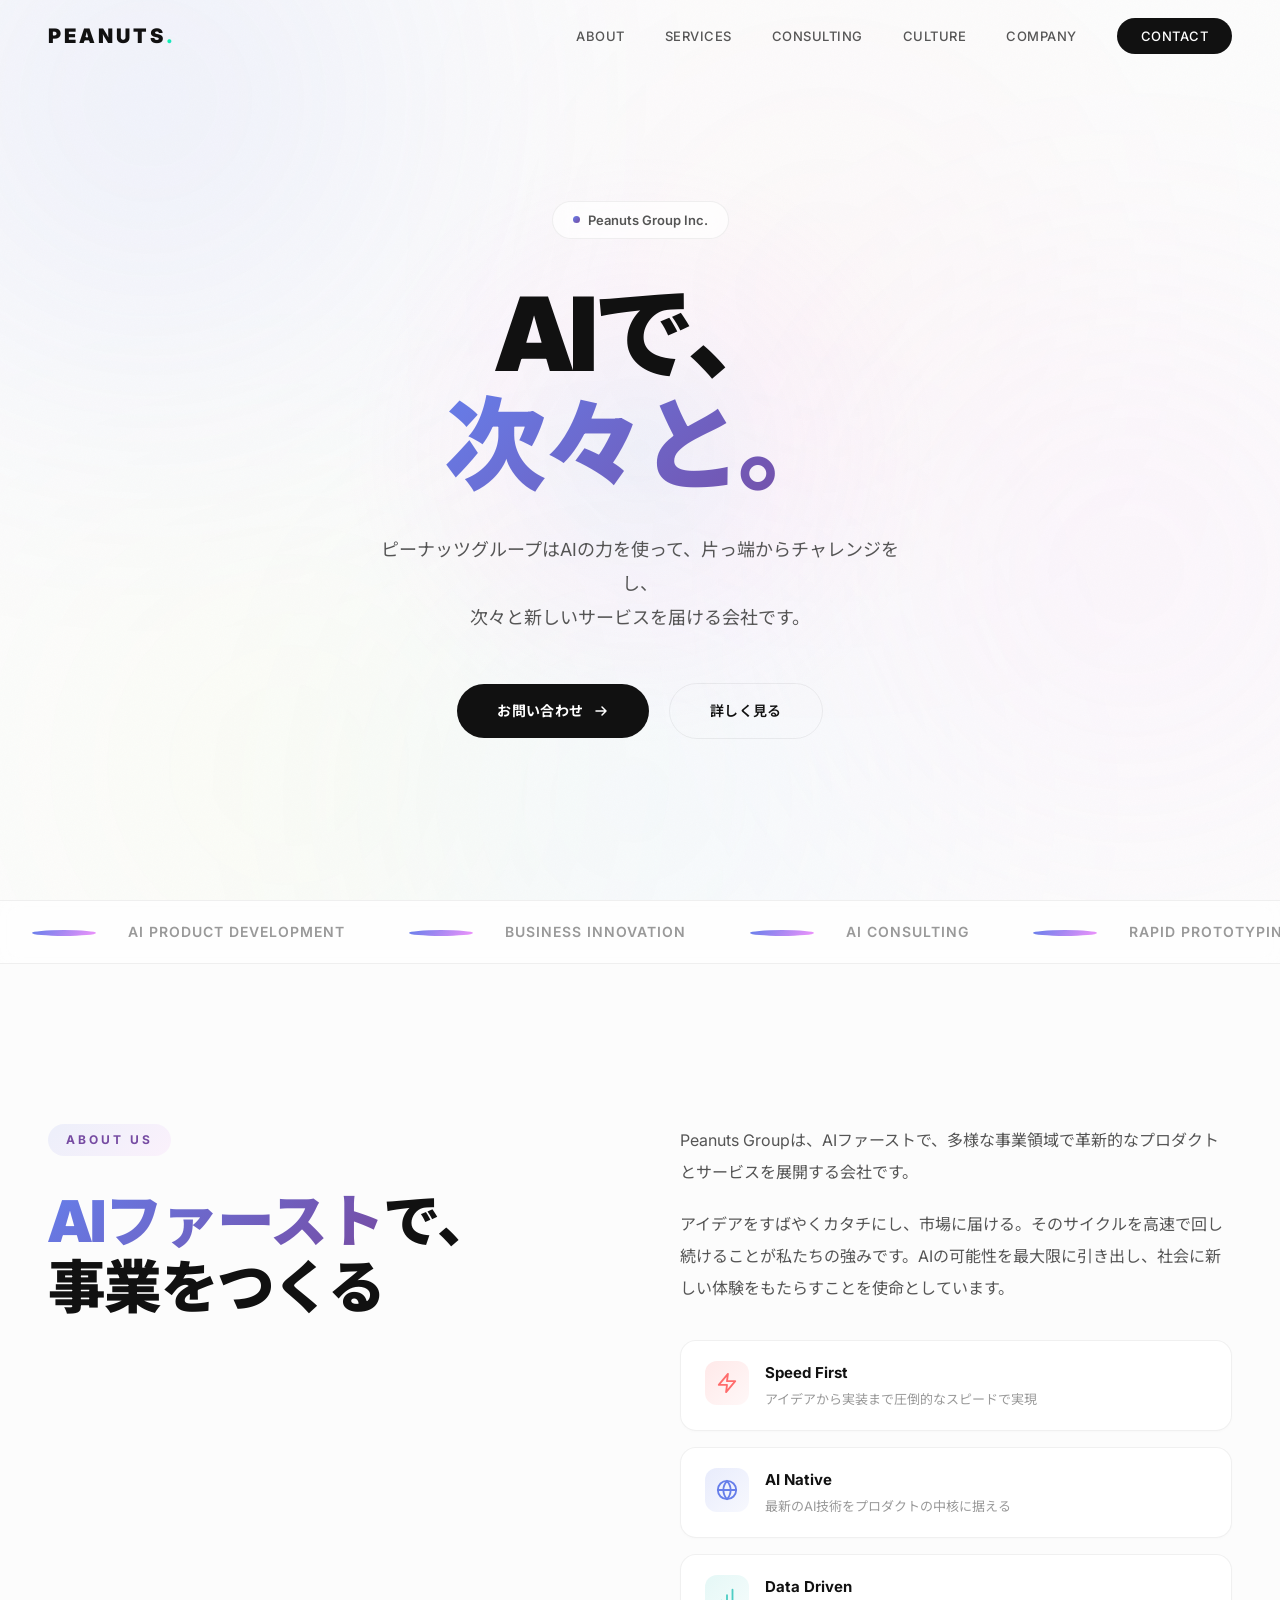
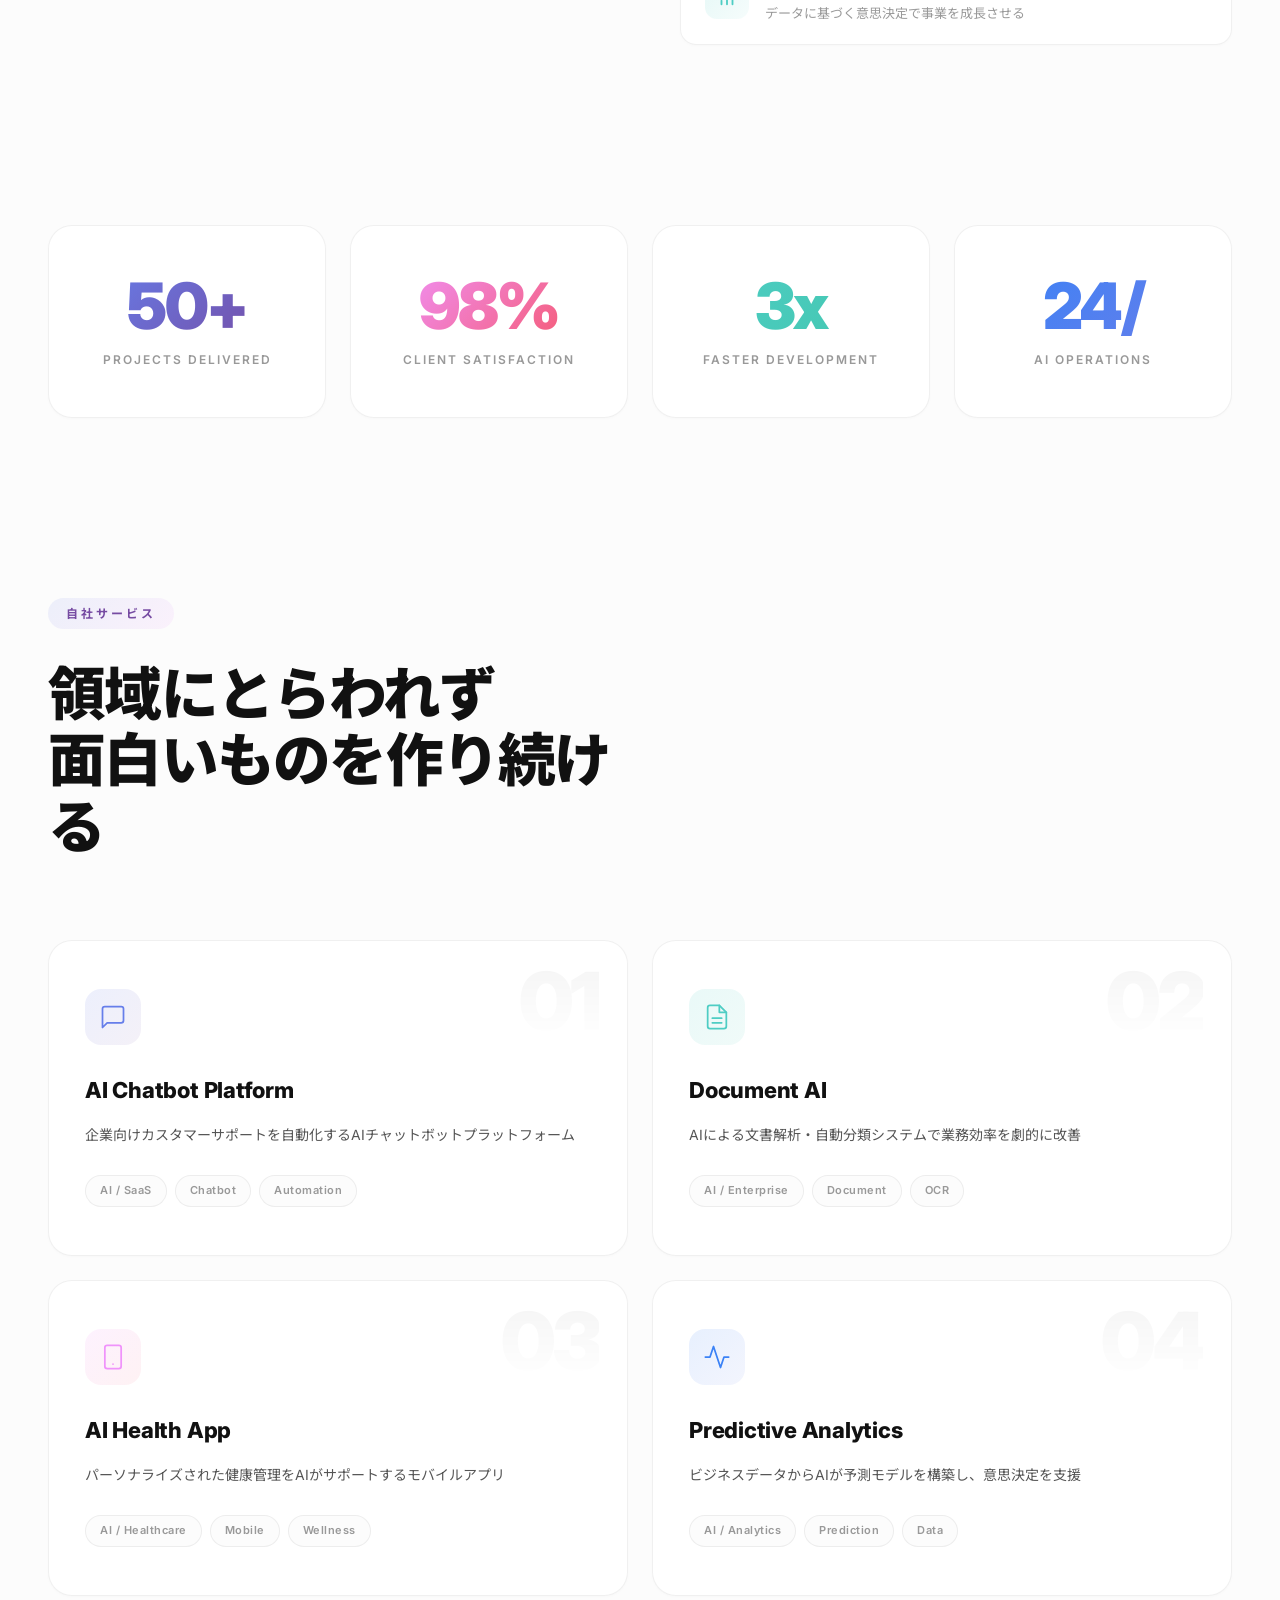
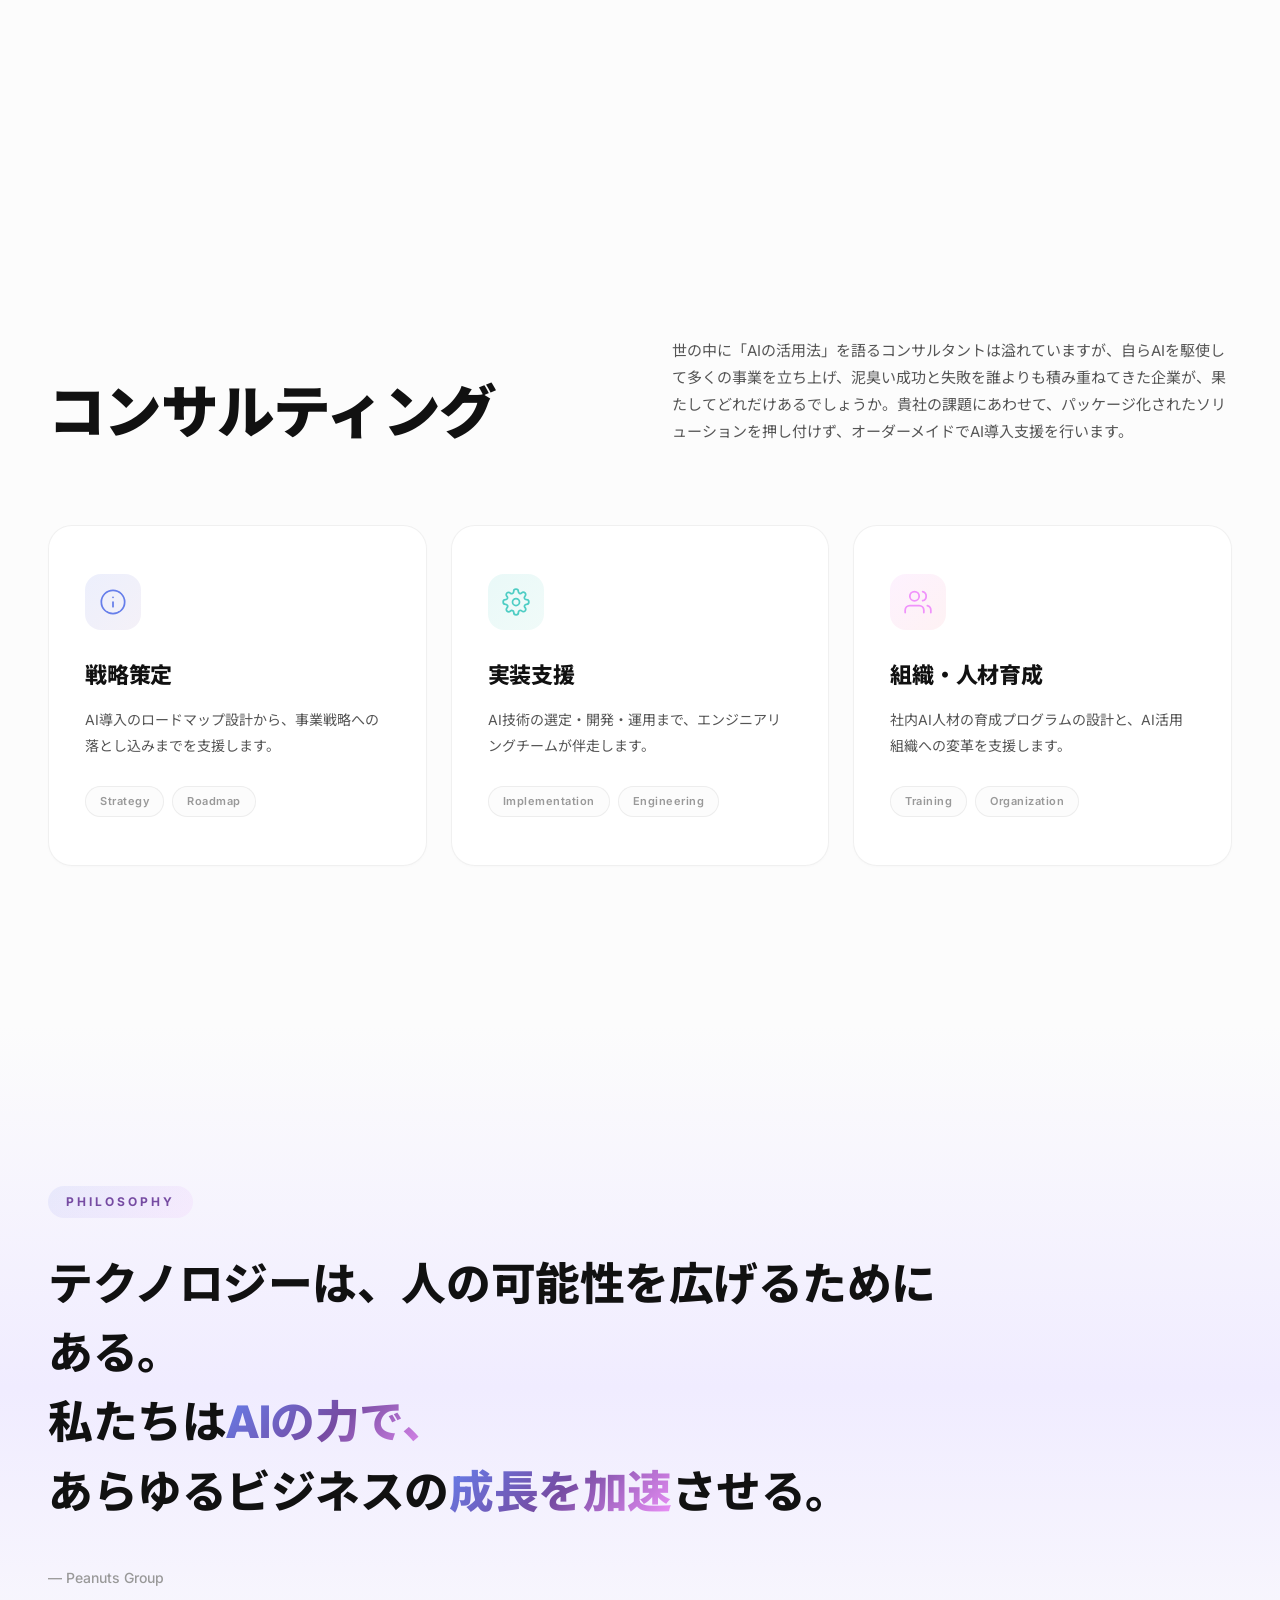
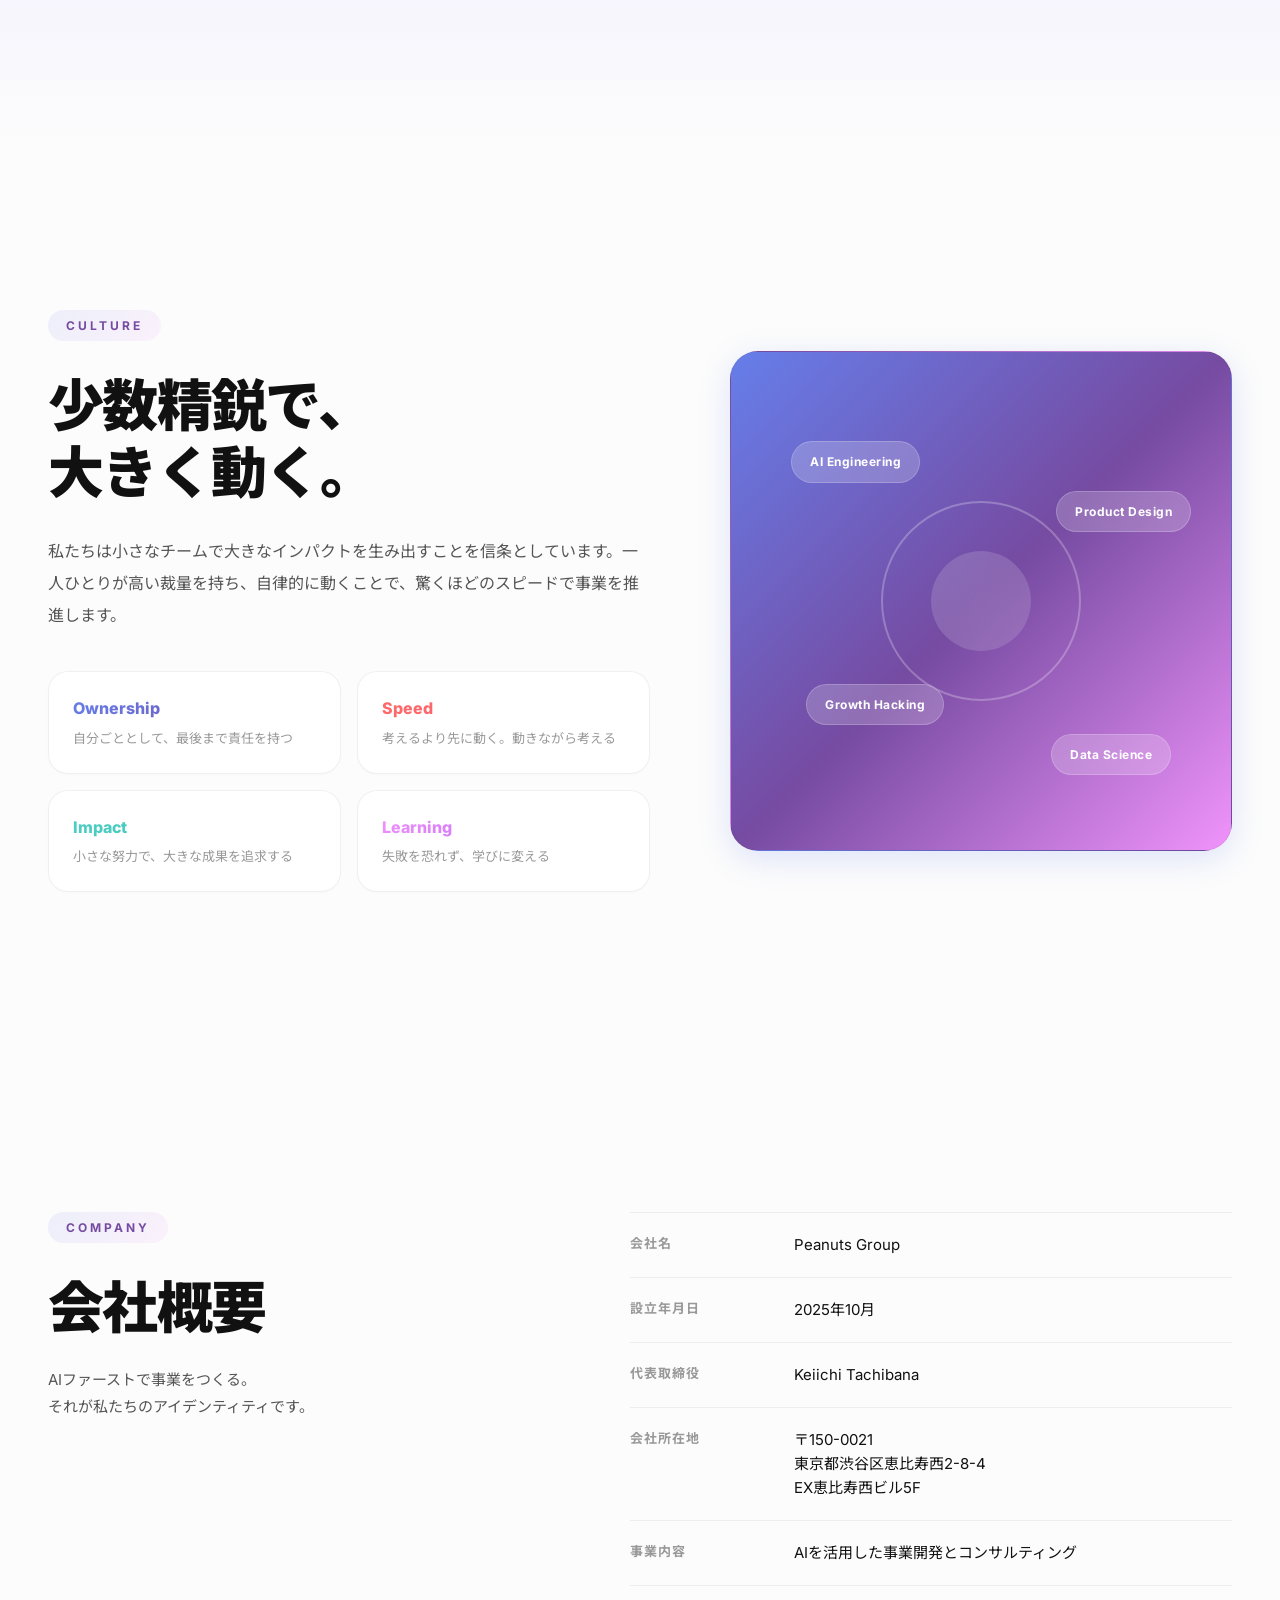
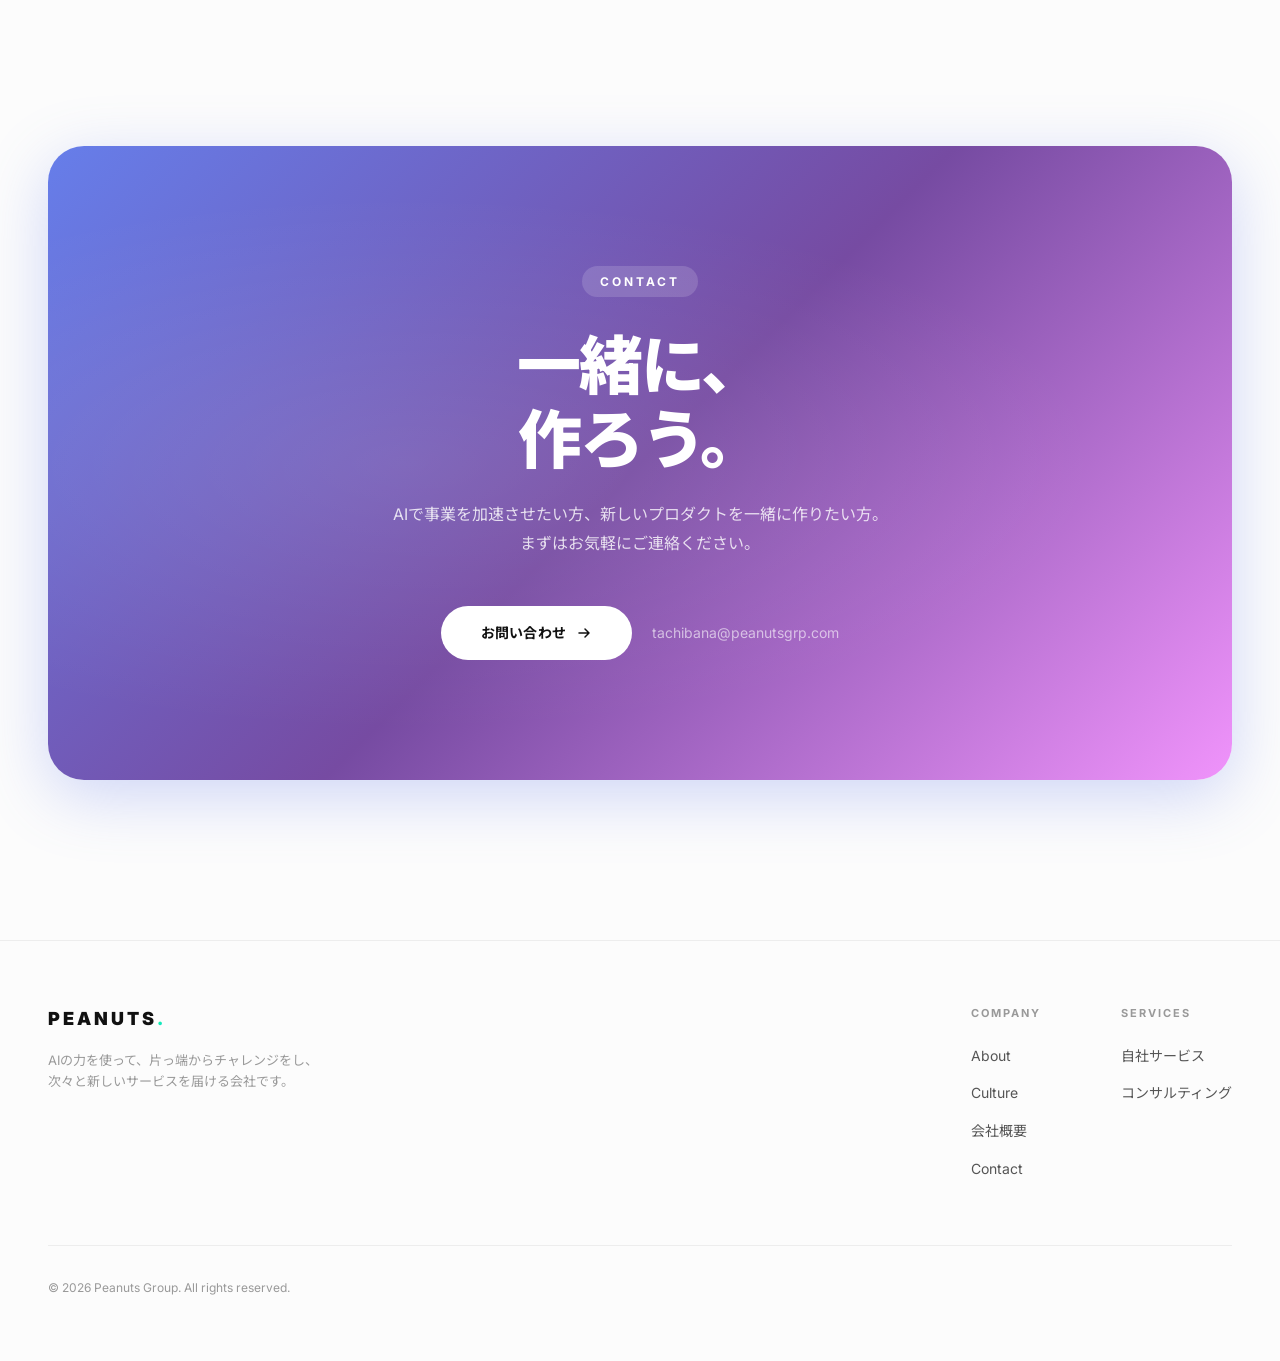
==== commit 03e19193: "Update index.html" ====
--- a/index.html
+++ b/index.html
@@ -553,7 +553,7 @@
       <div class="section-label reveal">Consulting</div>
       <h2 class="services-heading reveal reveal-delay-1">コンサルティング</h2>
     </div>
-    <p class="services-description reveal reveal-delay-2" style="text-align:left;max-width:560px">世の中に「AIの活用法」を語るコンサルタントは溢れています。自らAIを駆使して数多の事業を立ち上げ、泥臭い成功と失敗を誰よりも積み重ねてきた企業が、果たしてどれだけあるでしょうか。貴社の課題にあわせて、パッケージ化されたソリューションを押し付けず、オーダーメイドでAI導入支援を行います。</p>
+    <p class="services-description reveal reveal-delay-2" style="text-align:left;max-width:560px">世の中に「AIの活用法」を語るコンサルタントは溢れていますが、自らAIを駆使して多くの事業を立ち上げ、泥臭い成功と失敗を誰よりも積み重ねてきた企業が、果たしてどれだけあるでしょうか。貴社の課題にあわせて、パッケージ化されたソリューションを押し付けず、オーダーメイドでAI導入支援を行います。</p>
   </div>
   <div class="services-grid" style="grid-template-columns:repeat(3,1fr)">
     <div class="service-card reveal">
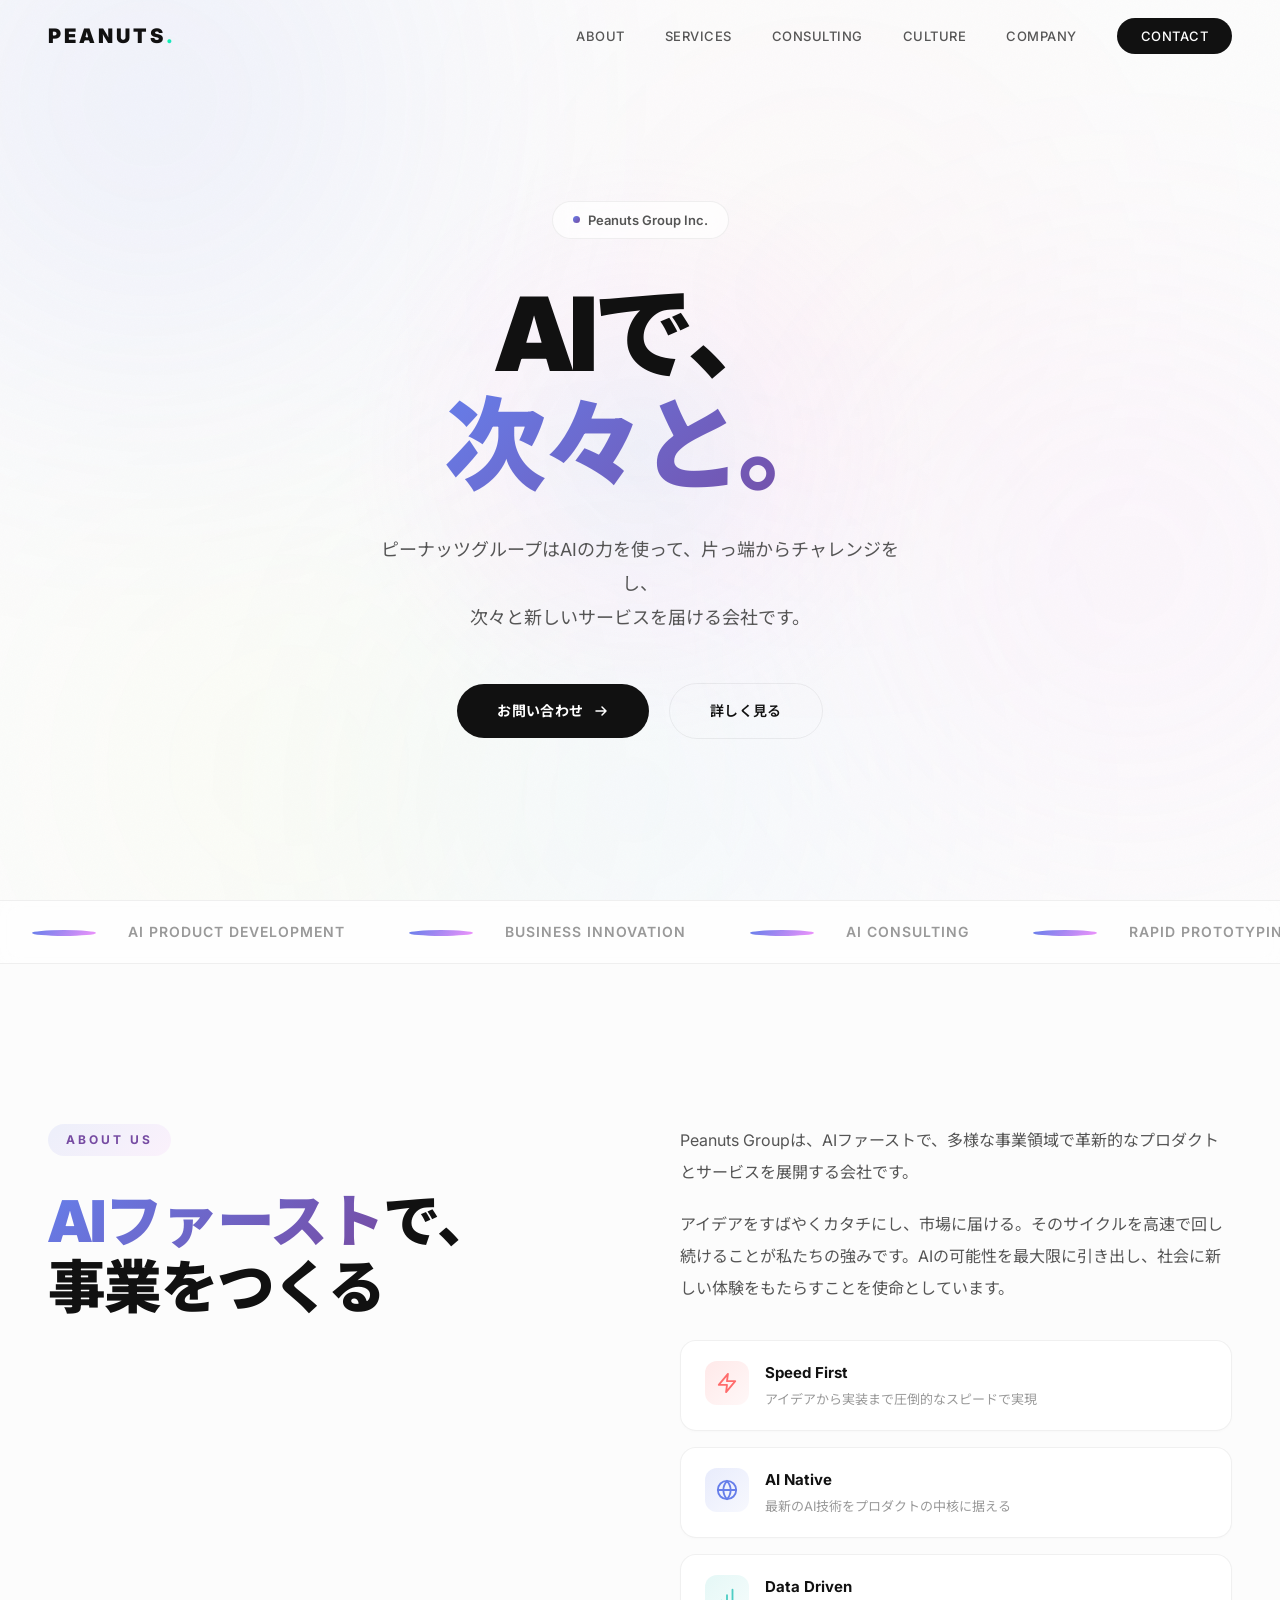
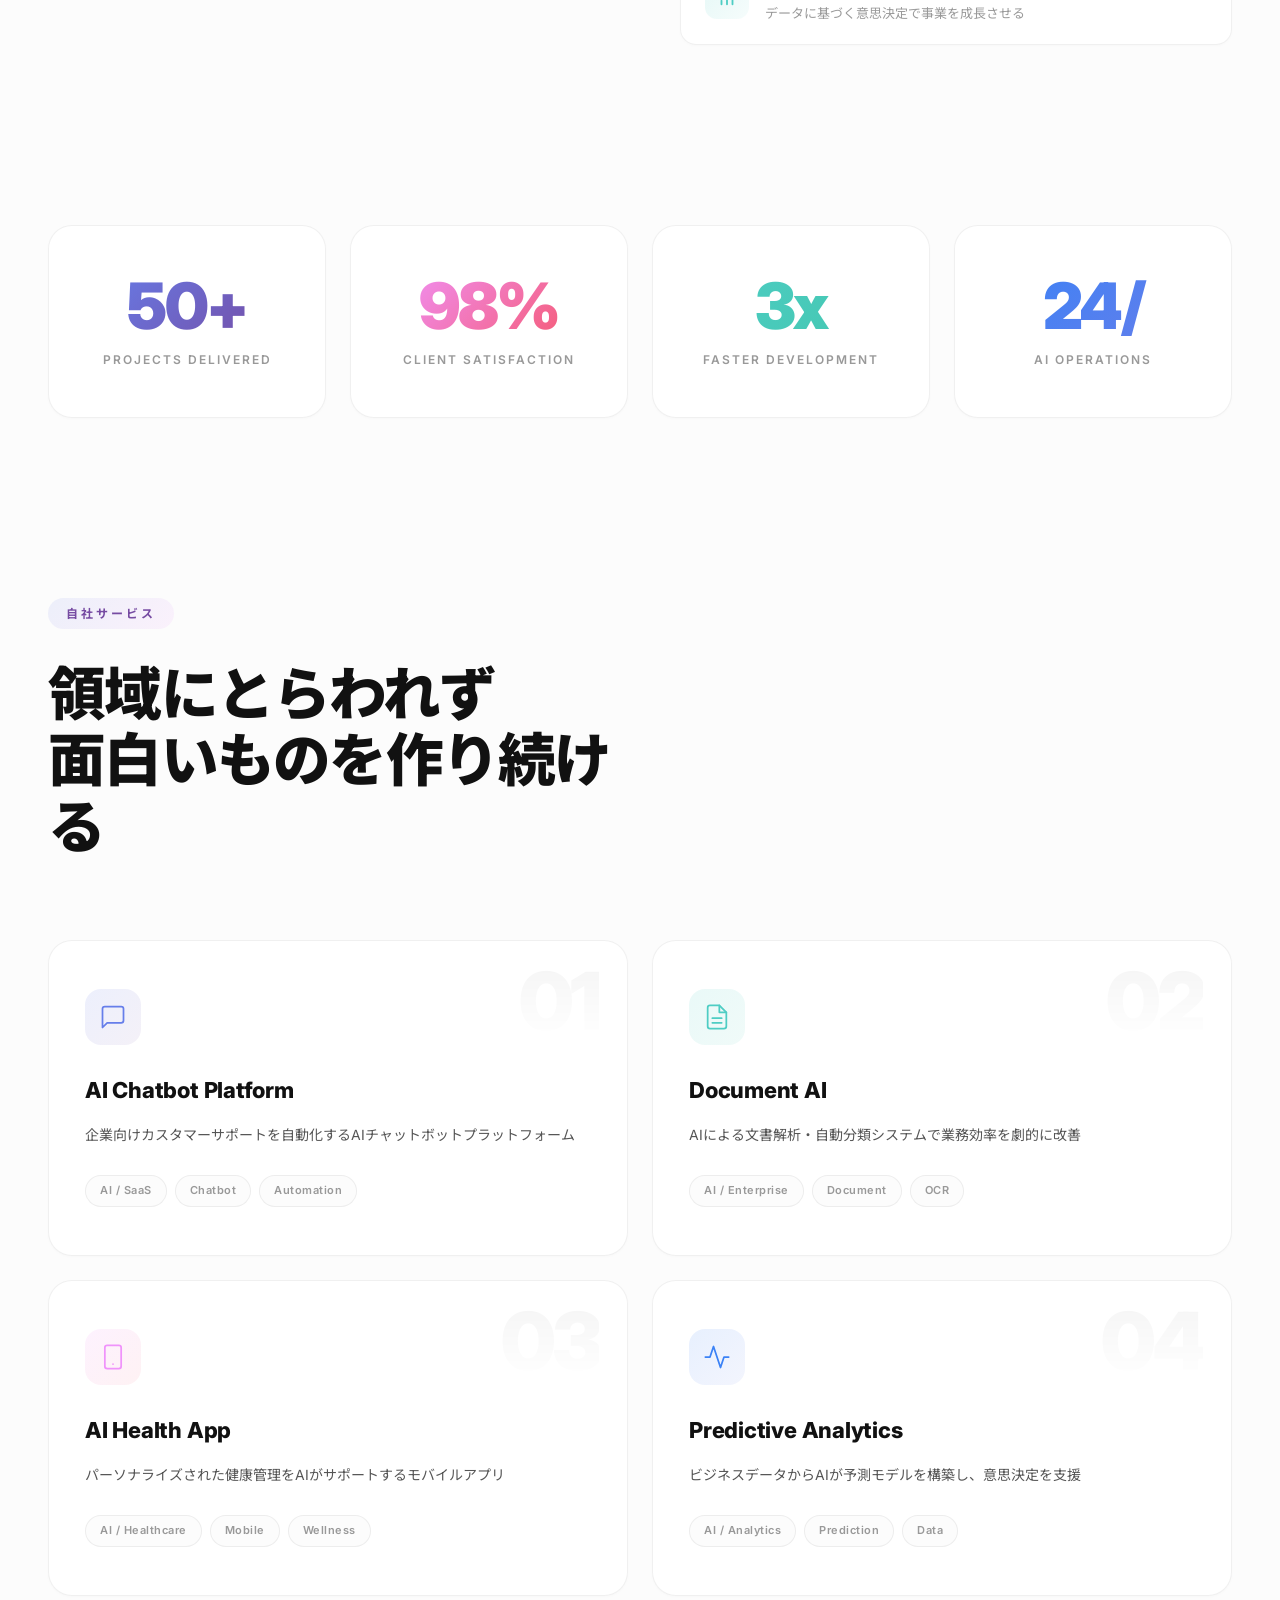
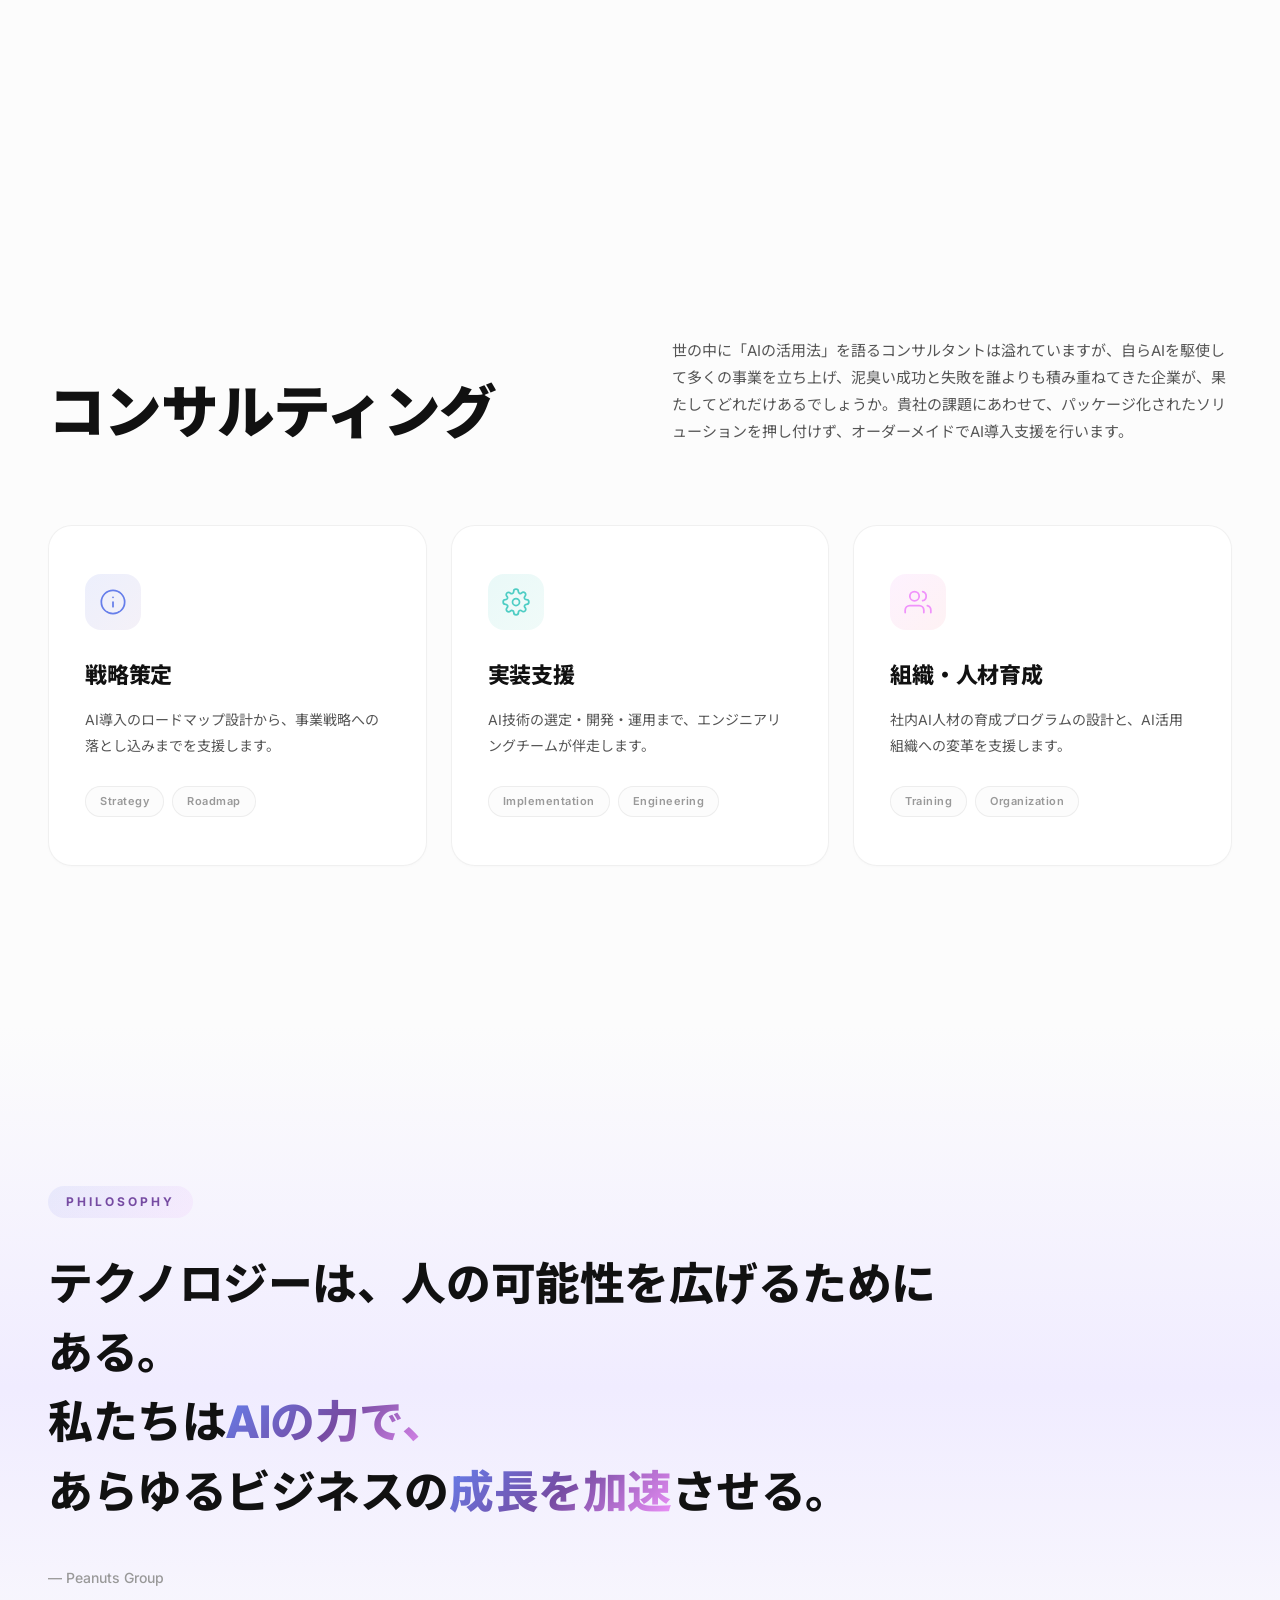
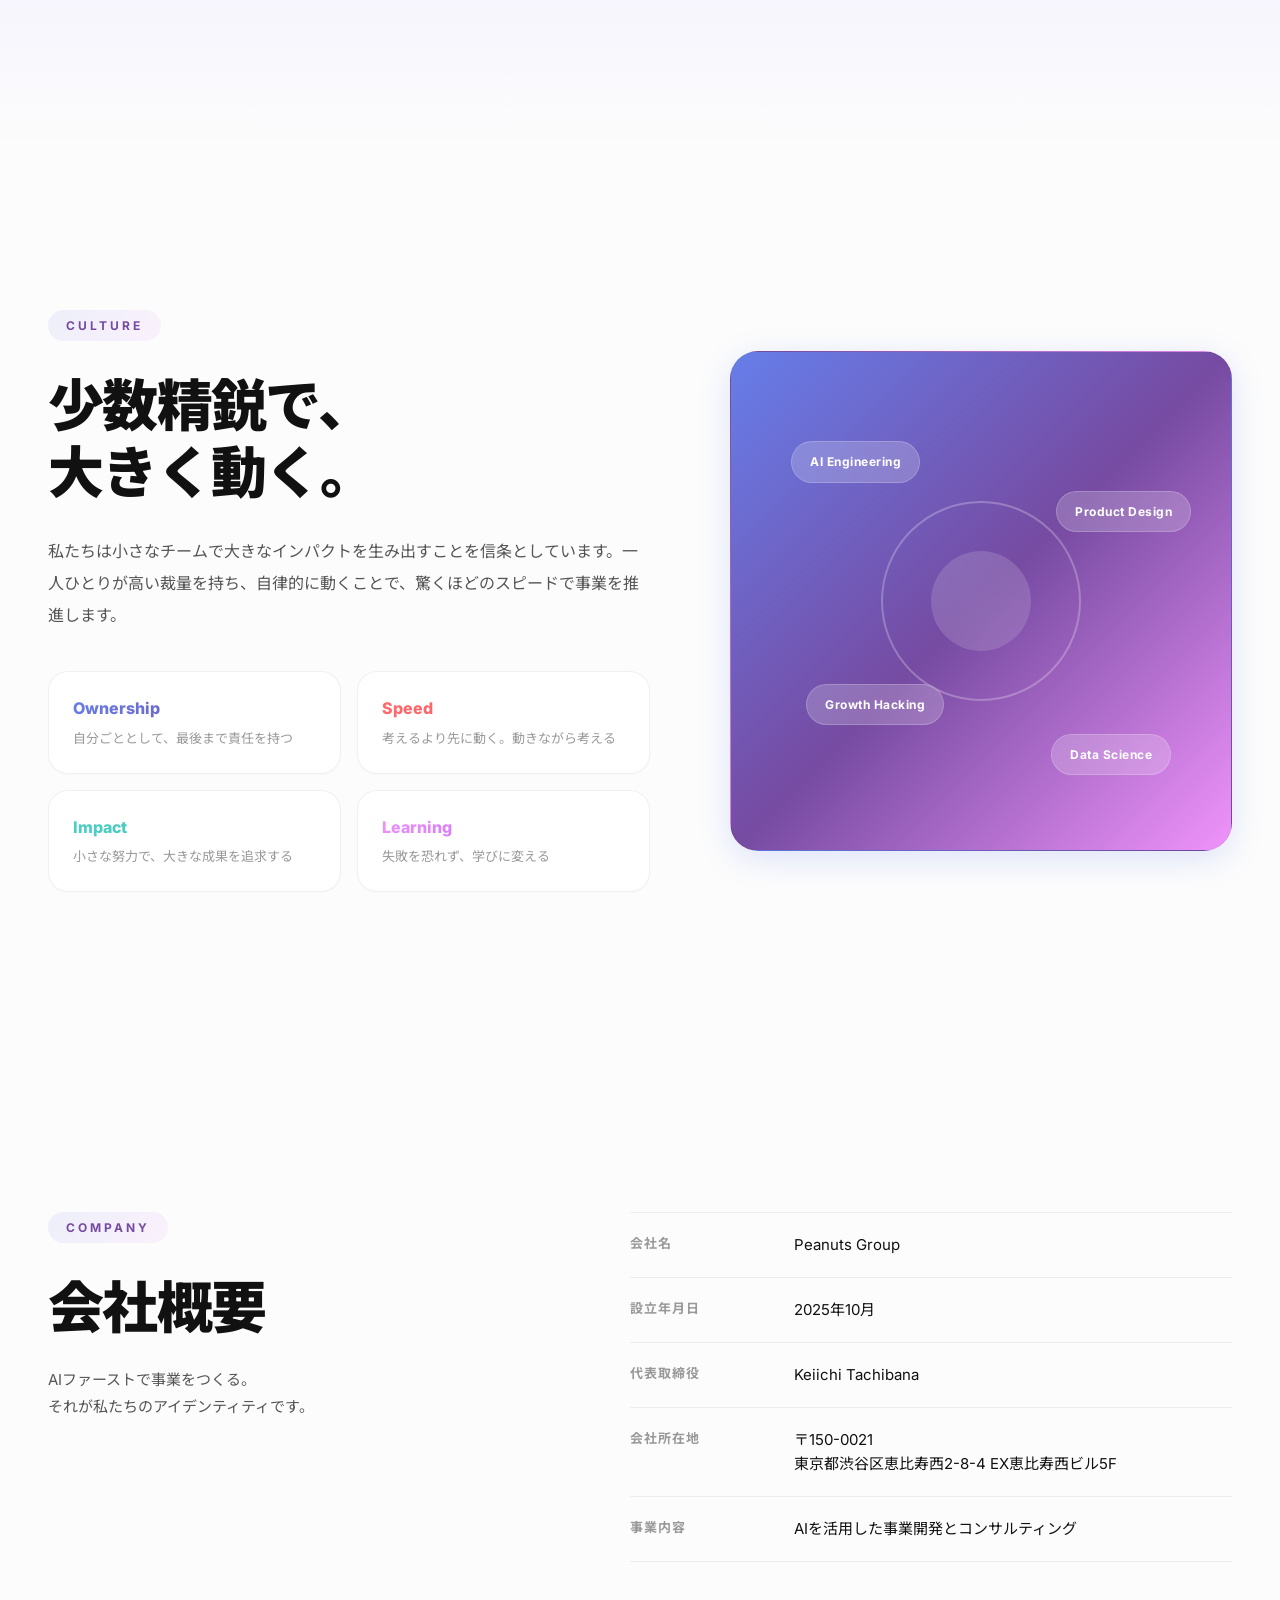
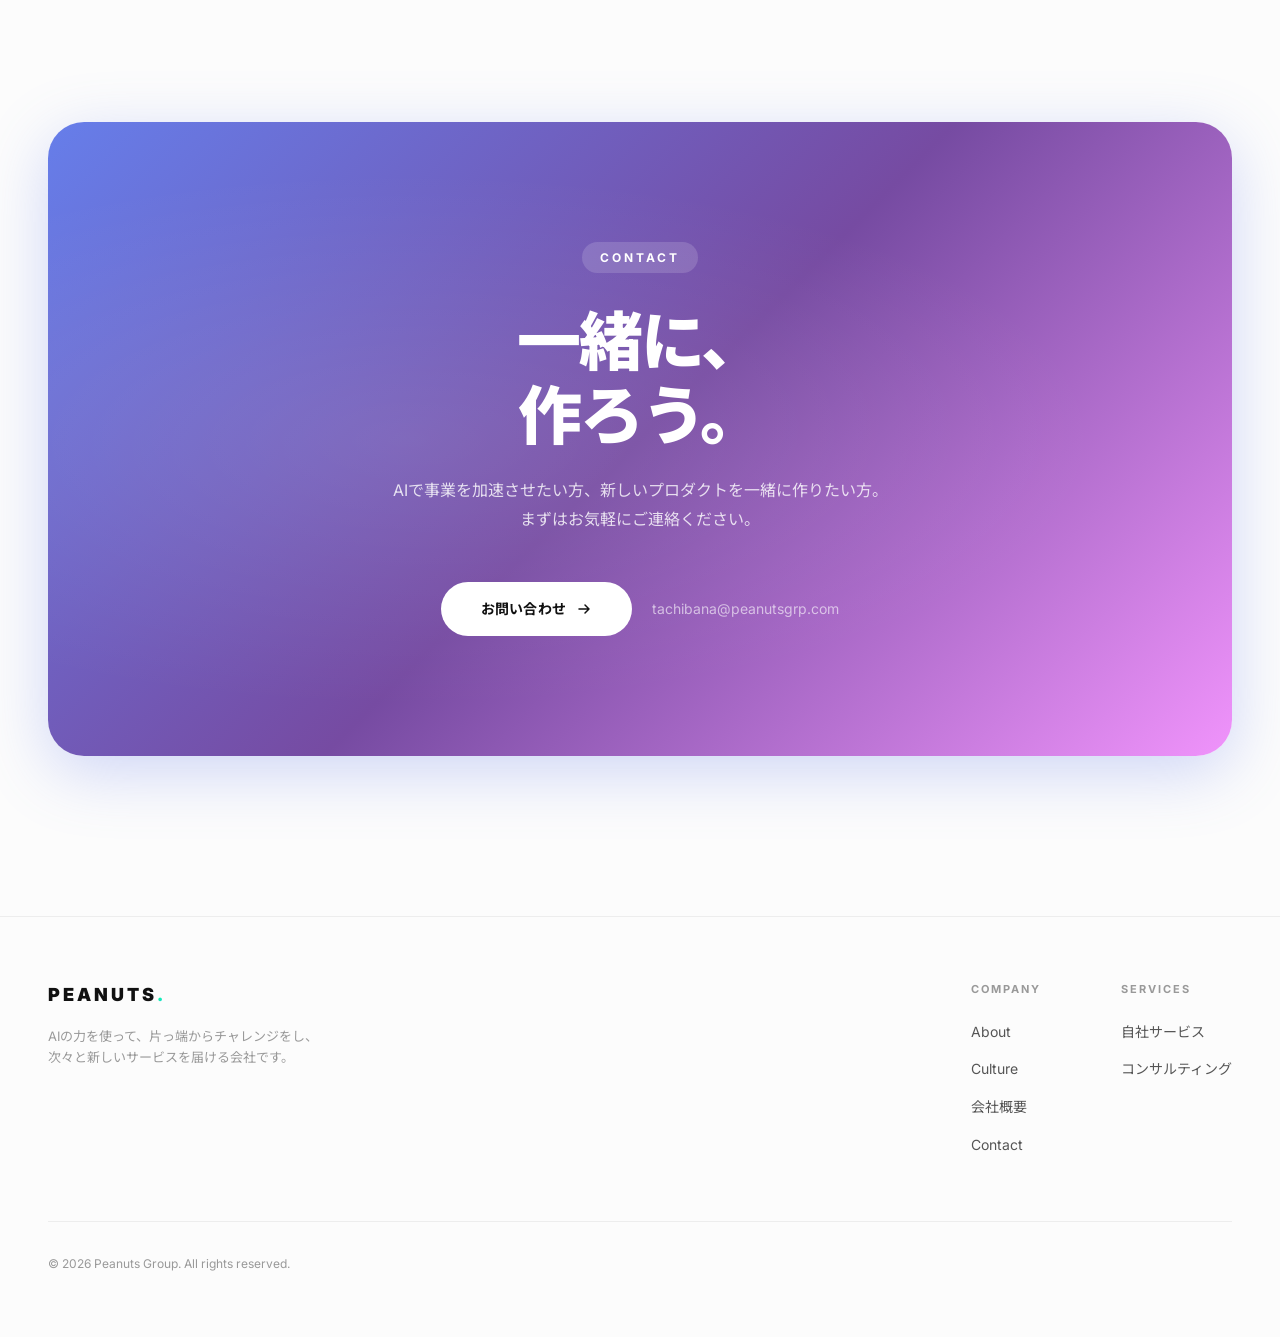
==== commit ce040e22: "Update index.html" ====
--- a/index.html
+++ b/index.html
@@ -634,7 +634,7 @@
         </div>
         <div class="company-table-row">
           <div class="company-table-label">会社所在地</div>
-          <div class="company-table-value">〒150-0021<br>東京都渋谷区恵比寿西2-8-4<br>EX恵比寿西ビル5F</div>
+          <div class="company-table-value">〒150-0021<br>東京都渋谷区恵比寿西2-8-4 EX恵比寿西ビル5F</div>
         </div>
         <div class="company-table-row">
           <div class="company-table-label">事業内容</div>
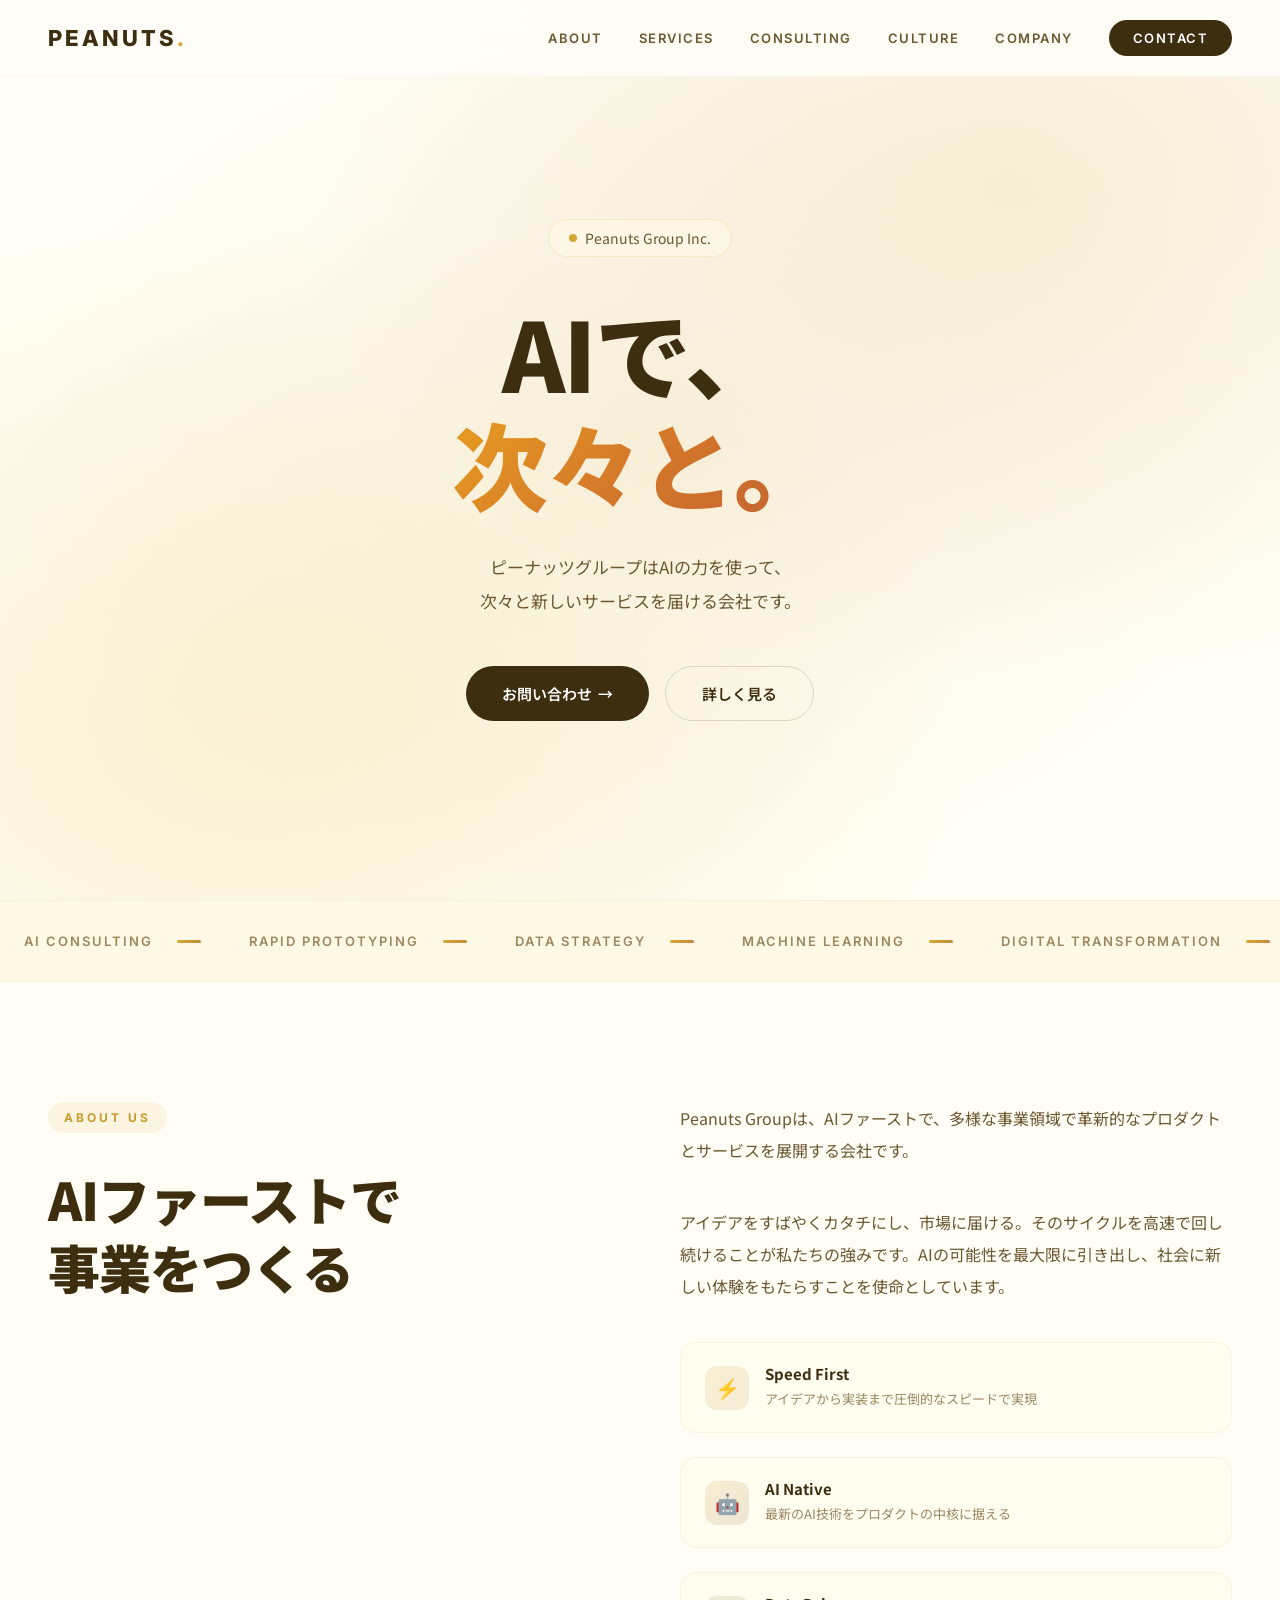
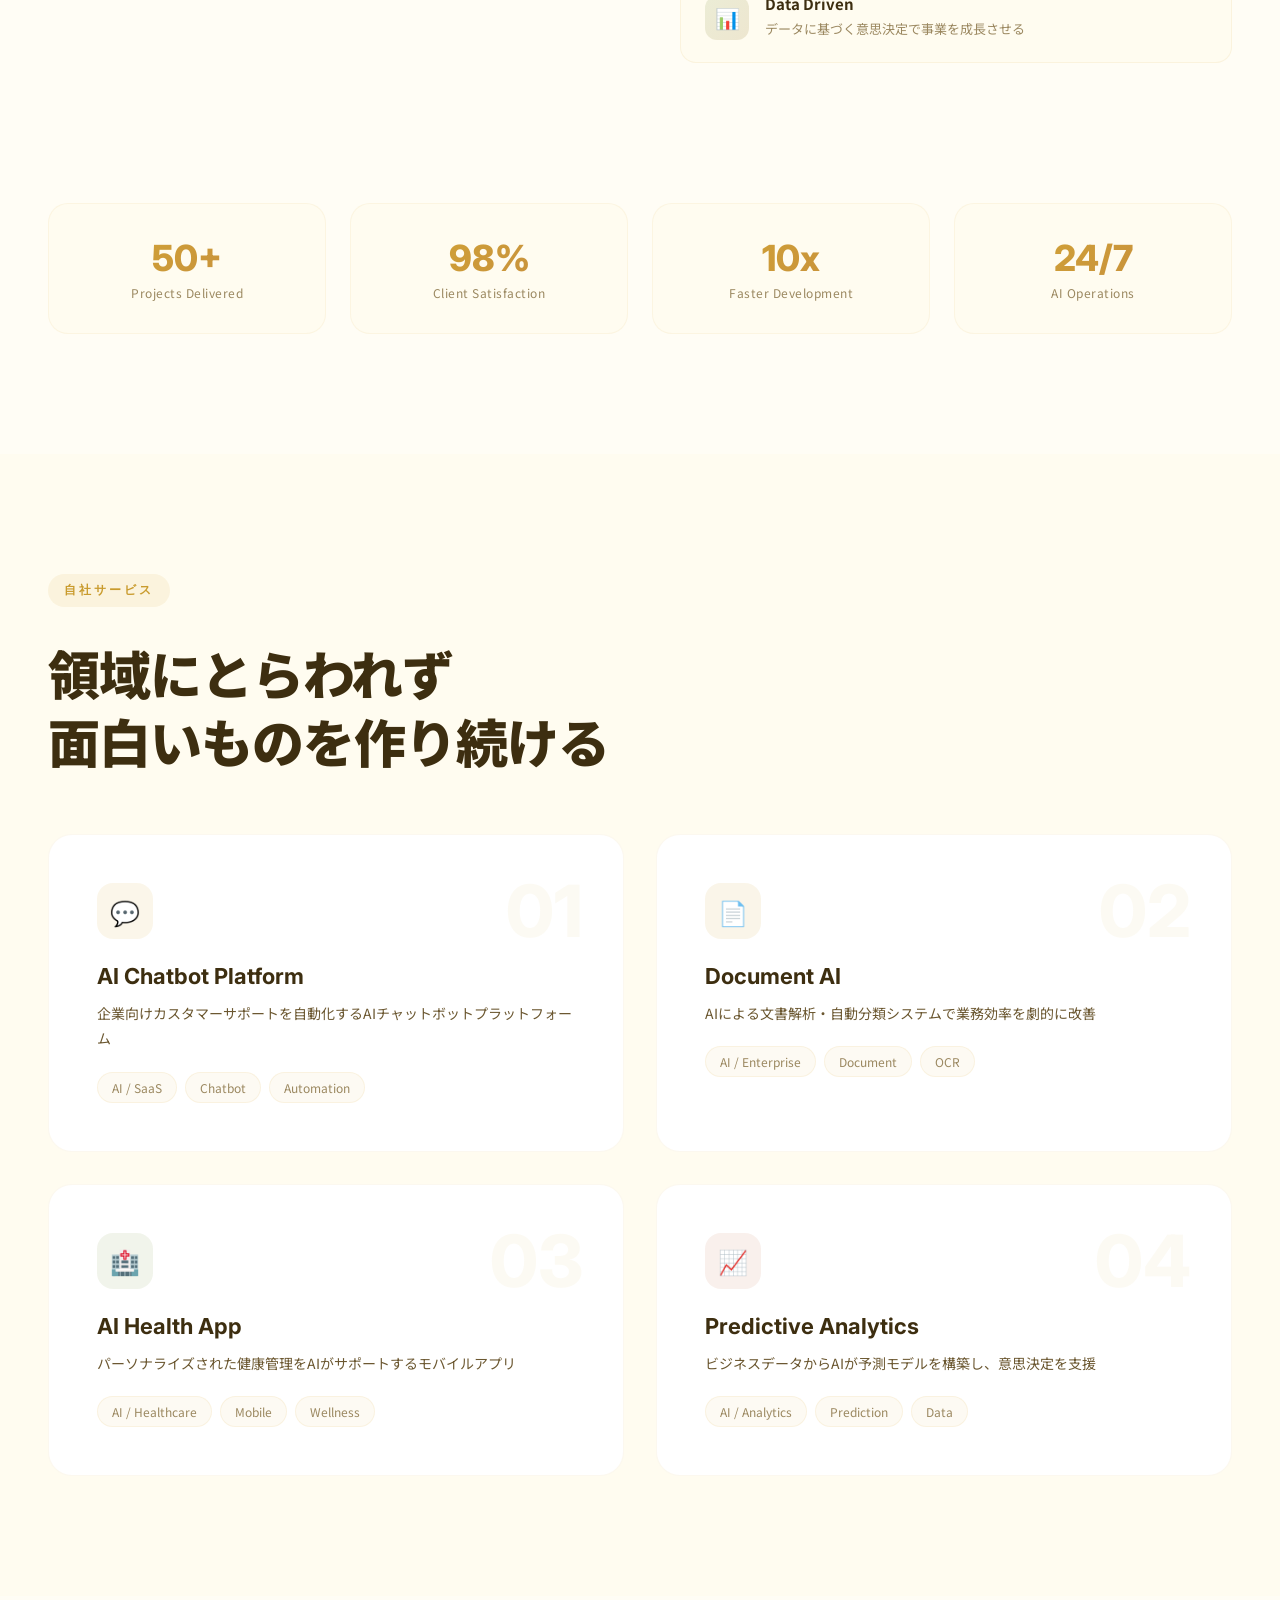
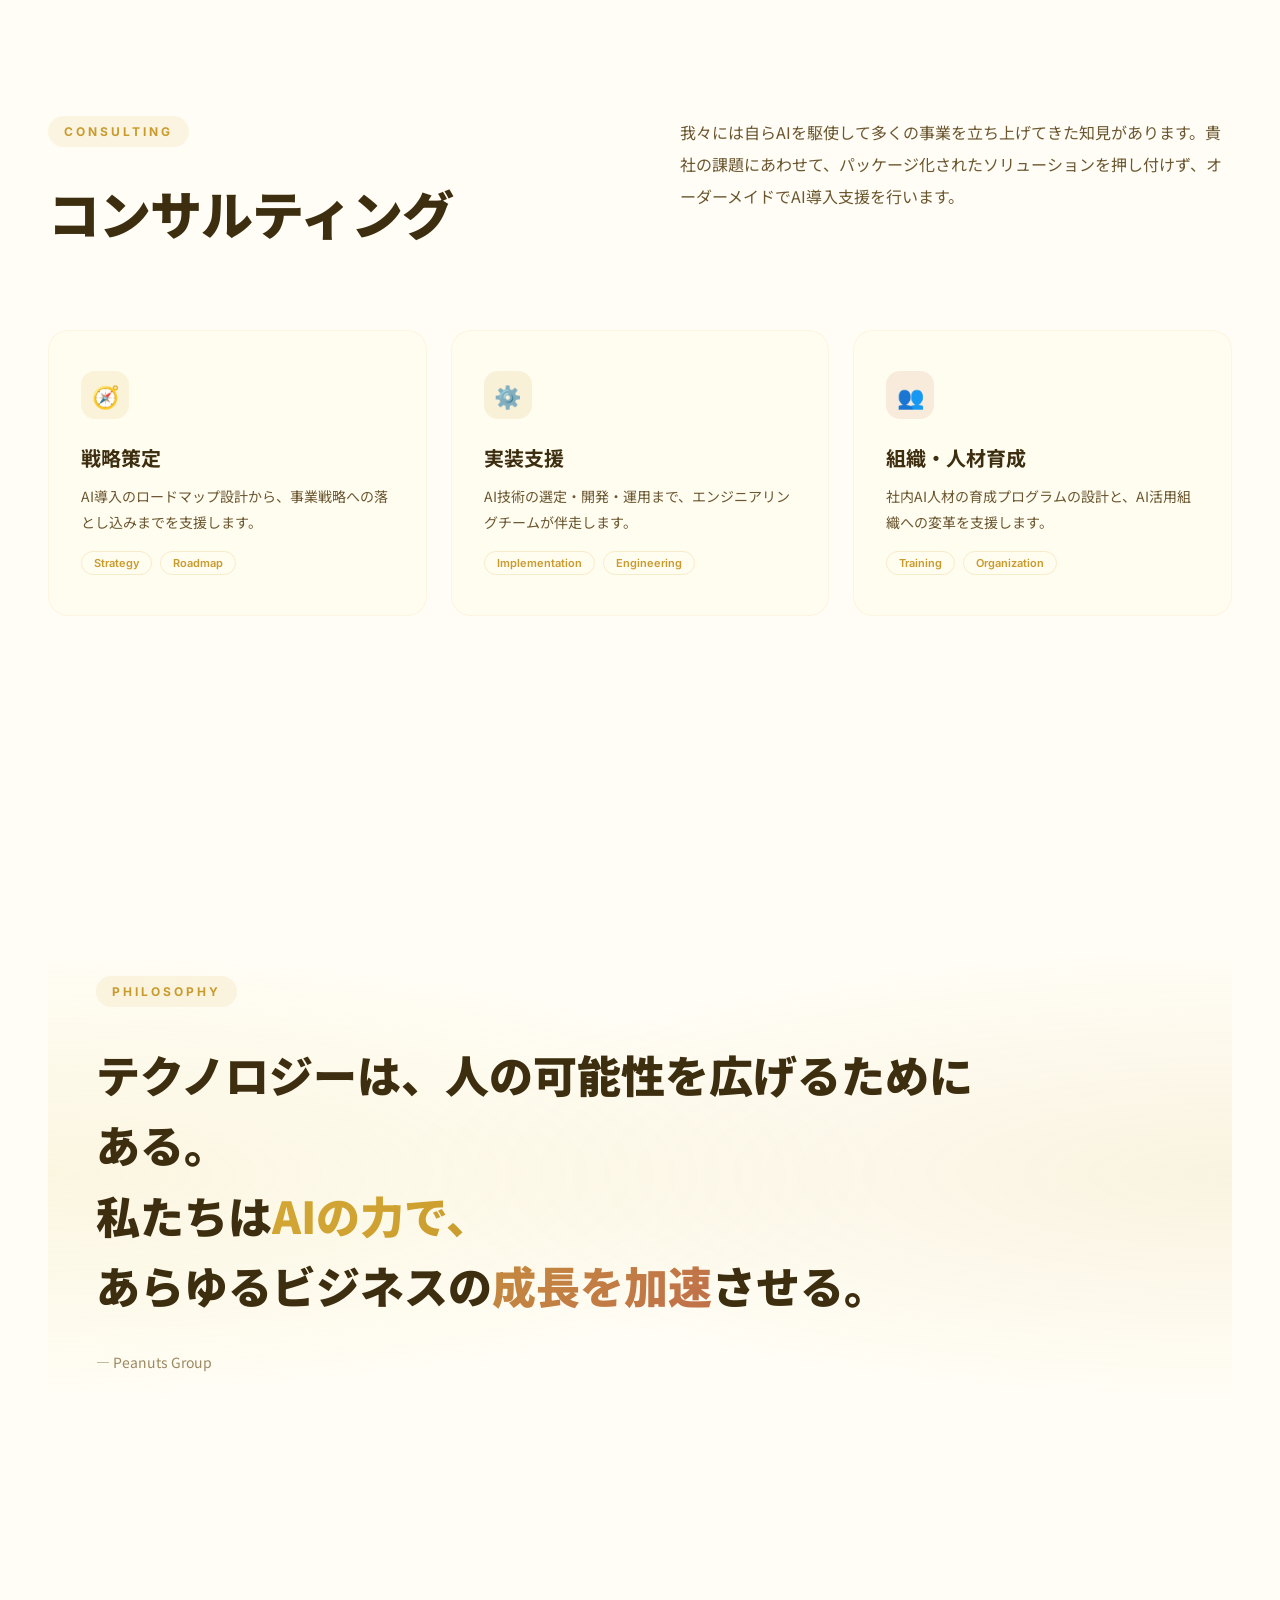
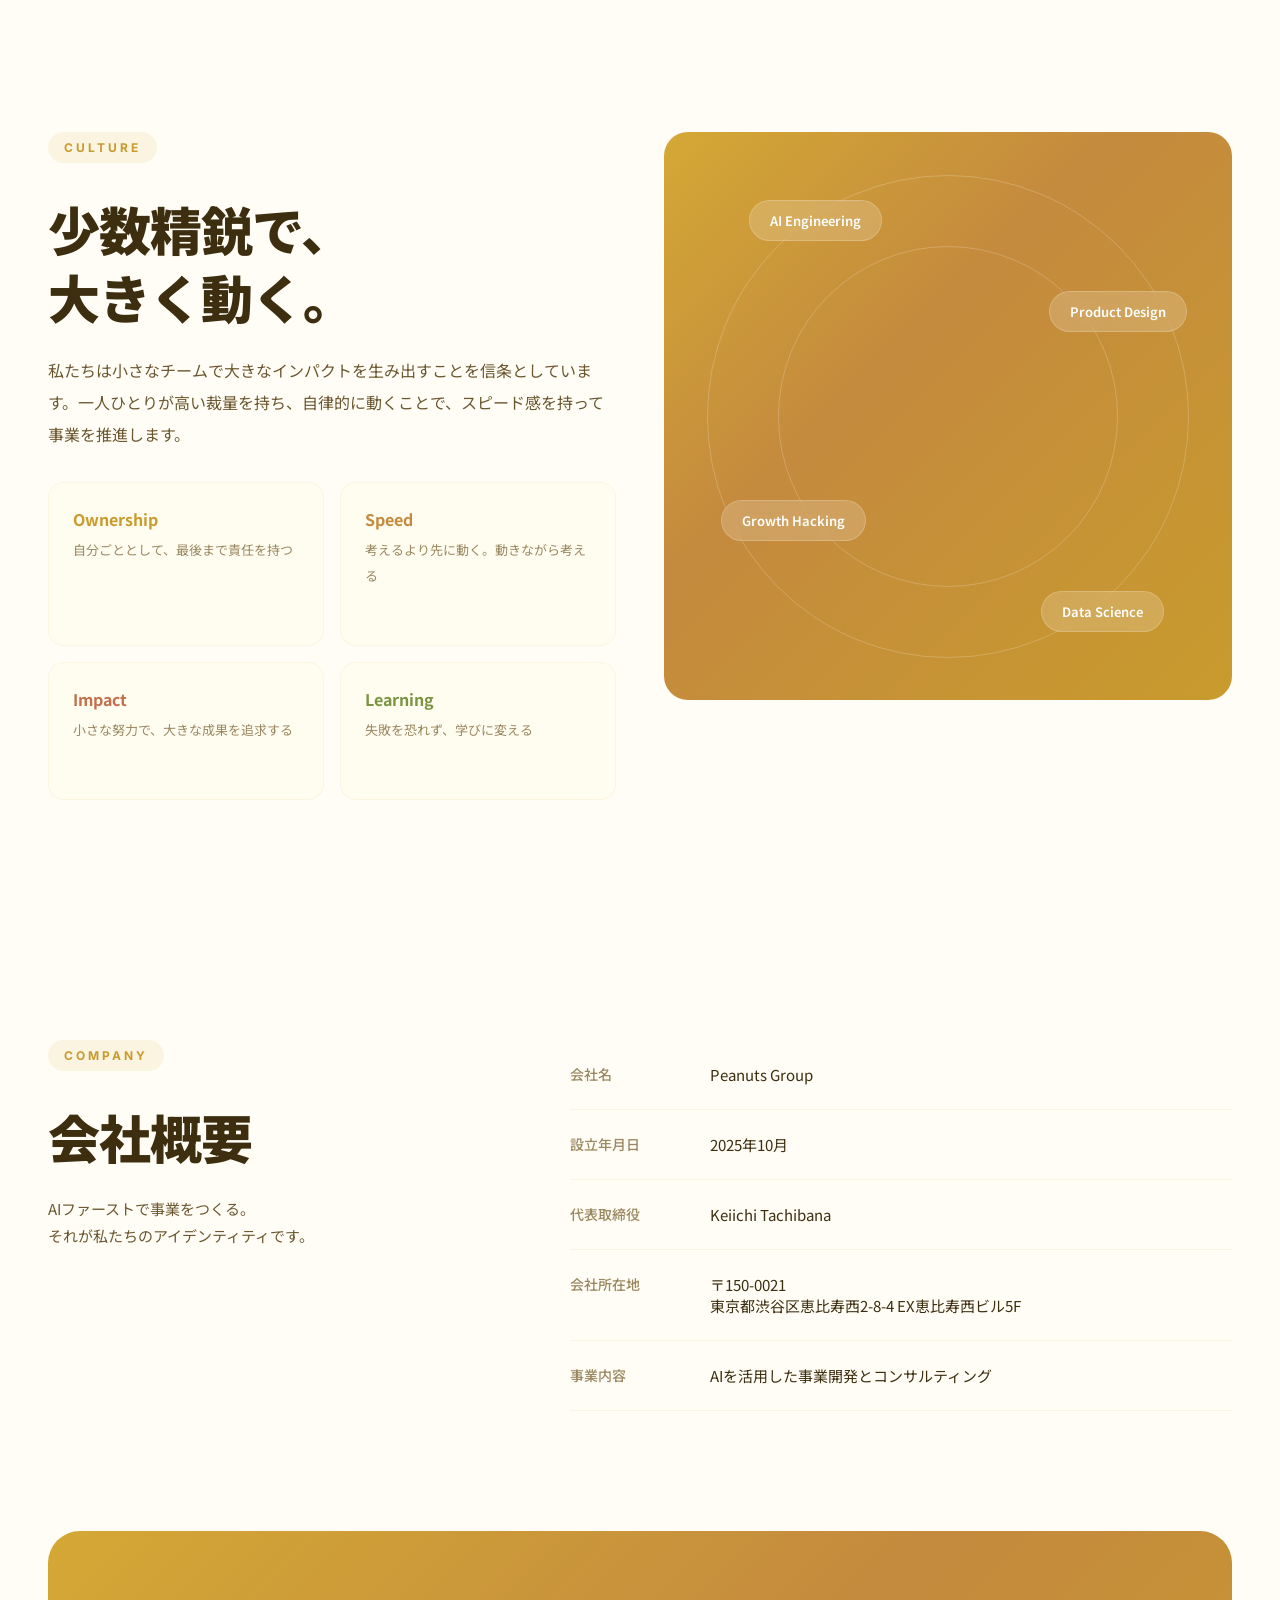
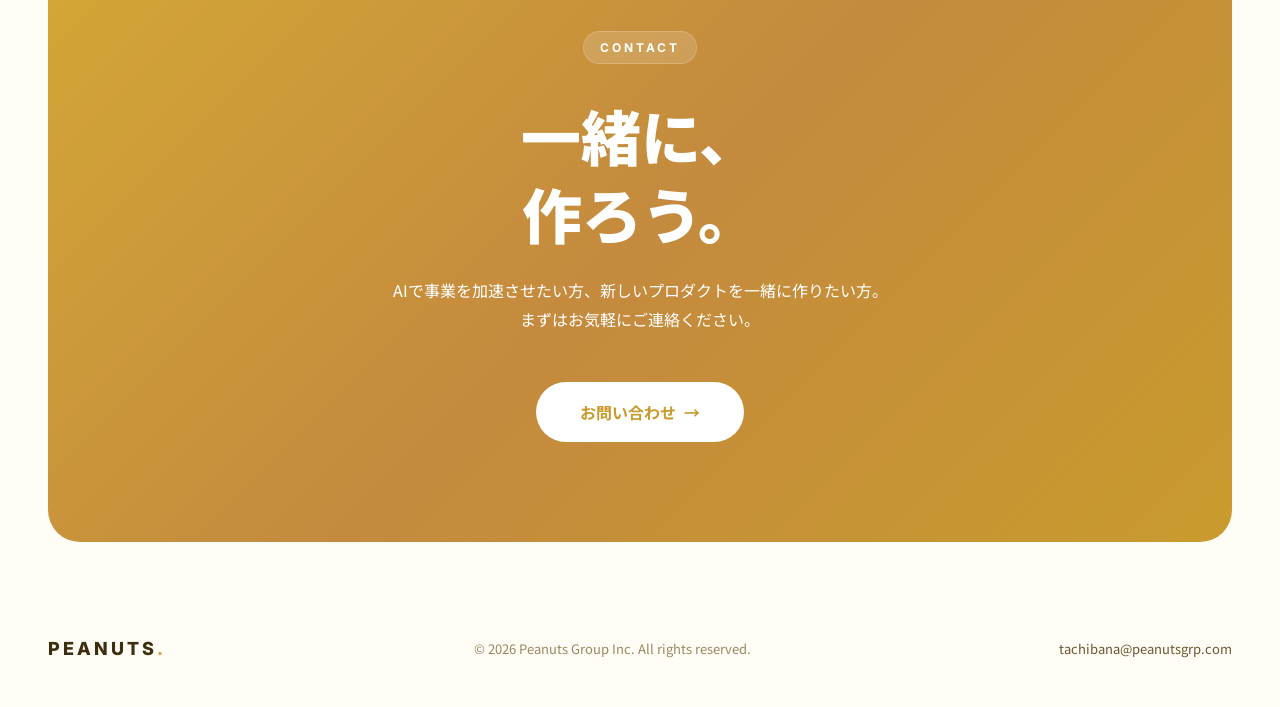
==== commit 09f2e070: "Update index.html" ====
--- a/index.html
+++ b/index.html
@@ -1,717 +1,1195 @@
 <!DOCTYPE html>
 <html lang="ja">
 <head>
-<meta charset="UTF-8">
-<meta name="viewport" content="width=device-width, initial-scale=1.0">
-<title>Peanuts Group | AIで、次々と。</title>
-<meta name="description" content="Peanuts Groupは、AIテクノロジーを核に、多様な事業領域で革新的なプロダクトとサービスを展開する会社です。">
-<link rel="preconnect" href="https://fonts.googleapis.com">
-<link rel="preconnect" href="https://fonts.gstatic.com" crossorigin>
-<link href="https://fonts.googleapis.com/css2?family=Inter:wght@300;400;500;600;700;800;900&family=Noto+Sans+JP:wght@300;400;500;600;700;800;900&display=swap" rel="stylesheet">
-<style>
-*,*::before,*::after{margin:0;padding:0;box-sizing:border-box}
-
-:root{
-  --bg:#FCFCFC;
-  --bg-warm:#F8F6F3;
-  --bg-card:#FFFFFF;
-  --bg-elevated:#F3F1EE;
-  --border:rgba(0,0,0,0.06);
-  --border-hover:rgba(0,0,0,0.12);
-  --text-primary:#111111;
-  --text-secondary:#555555;
-  --text-tertiary:#999999;
-  --accent:#c8ff00;
-  --accent-dark:#0a1a00;
-  --gradient-1:#FF6B6B;
-  --gradient-2:#4ECDC4;
-  --gradient-3:#FFE66D;
-  --gradient-4:#A855F7;
-  --gradient-5:#3B82F6;
-  --gradient-6:#F43F5E;
-  --gradient-hero:linear-gradient(135deg,#667eea 0%,#764ba2 25%,#f093fb 50%,#f5576c 75%,#4facfe 100%);
-  --gradient-accent:linear-gradient(135deg,#c8ff00,#00ffa3,#4facfe);
-  --gradient-warm:linear-gradient(135deg,#ffecd2 0%,#fcb69f 100%);
-  --font:'Inter','Noto Sans JP',-apple-system,BlinkMacSystemFont,sans-serif;
-  --ease:cubic-bezier(0.16,1,0.3,1);
-}
-
-html{scroll-behavior:smooth;-webkit-font-smoothing:antialiased;-moz-osx-font-smoothing:grayscale}
-body{font-family:var(--font);background:var(--bg);color:var(--text-primary);overflow-x:hidden;line-height:1.6}
-a{color:inherit;text-decoration:none}
-img{max-width:100%;display:block}
-
-::-webkit-scrollbar{width:6px}
-::-webkit-scrollbar-track{background:var(--bg)}
-::-webkit-scrollbar-thumb{background:rgba(0,0,0,0.12);border-radius:3px}
-
-/* ── GRADIENT MESH BACKGROUND ── */
-.gradient-mesh{position:fixed;top:0;left:0;width:100%;height:100%;z-index:0;pointer-events:none;overflow:hidden;opacity:0.5}
-.gradient-orb{position:absolute;border-radius:50%;filter:blur(140px);animation-timing-function:ease-in-out;animation-iteration-count:infinite;animation-direction:alternate}
-.orb-1{width:700px;height:700px;background:radial-gradient(circle,rgba(102,126,234,0.35),transparent 70%);top:-250px;left:-200px;animation:f1 20s infinite alternate}
-.orb-2{width:600px;height:600px;background:radial-gradient(circle,rgba(240,147,251,0.3),transparent 70%);top:30%;right:-150px;animation:f2 25s infinite alternate}
-.orb-3{width:500px;height:500px;background:radial-gradient(circle,rgba(79,172,254,0.25),transparent 70%);bottom:-150px;left:30%;animation:f3 22s infinite alternate}
-.orb-4{width:450px;height:450px;background:radial-gradient(circle,rgba(200,255,0,0.2),transparent 70%);top:60%;left:5%;animation:f4 18s infinite alternate}
-.orb-5{width:400px;height:400px;background:radial-gradient(circle,rgba(244,63,94,0.2),transparent 70%);top:10%;right:20%;animation:f5 23s infinite alternate}
-
-@keyframes f1{0%{transform:translate(0,0) scale(1)}100%{transform:translate(200px,120px) scale(1.2)}}
-@keyframes f2{0%{transform:translate(0,0) scale(1)}100%{transform:translate(-120px,-180px) scale(1.3)}}
-@keyframes f3{0%{transform:translate(0,0) scale(1)}100%{transform:translate(120px,-100px) scale(1.1)}}
-@keyframes f4{0%{transform:translate(0,0) scale(1)}100%{transform:translate(100px,-140px) scale(1.2)}}
-@keyframes f5{0%{transform:translate(0,0) scale(1)}100%{transform:translate(-80px,100px) scale(1.15)}}
-
-/* ── NOISE ── */
-.noise{position:fixed;top:0;left:0;width:100%;height:100%;z-index:1;pointer-events:none;opacity:0.025;background-image:url("data:image/svg+xml,%3Csvg viewBox='0 0 256 256' xmlns='http://www.w3.org/2000/svg'%3E%3Cfilter id='n'%3E%3CfeTurbulence type='fractalNoise' baseFrequency='0.9' numOctaves='4' stitchTiles='stitch'/%3E%3C/filter%3E%3Crect width='100%25' height='100%25' filter='url(%23n)'/%3E%3C/svg%3E");background-repeat:repeat;background-size:256px}
-
-/* ── NAVIGATION ── */
-.nav{position:fixed;top:0;left:0;width:100%;z-index:1000;padding:0 48px;height:72px;display:flex;align-items:center;justify-content:space-between;transition:all 0.4s var(--ease);border-bottom:1px solid transparent}
-.nav.scrolled{backdrop-filter:blur(20px) saturate(180%);background:rgba(252,252,252,0.85);border-bottom-color:var(--border);box-shadow:0 1px 24px rgba(0,0,0,0.04)}
-.nav-logo{font-weight:900;font-size:20px;letter-spacing:3px;text-transform:uppercase}
-.nav-logo span{background:var(--gradient-accent);-webkit-background-clip:text;-webkit-text-fill-color:transparent;background-clip:text}
-.nav-links{display:flex;align-items:center;gap:40px;list-style:none}
-.nav-links a{font-size:13px;font-weight:500;color:var(--text-secondary);transition:color 0.3s;letter-spacing:0.5px;text-transform:uppercase}
-.nav-links a:hover{color:var(--text-primary)}
-.nav-cta{font-size:13px;font-weight:700;color:#fff!important;background:var(--text-primary);padding:10px 24px;border-radius:100px;letter-spacing:0.3px;transition:all 0.3s;text-transform:uppercase}
-.nav-cta:hover{background:#333;transform:translateY(-1px);box-shadow:0 4px 20px rgba(0,0,0,0.15)}
-.nav-toggle{display:none;flex-direction:column;gap:5px;cursor:pointer;background:none;border:none;padding:8px}
-.nav-toggle span{display:block;width:24px;height:2px;background:var(--text-primary);transition:all 0.3s}
-
-/* ── SECTIONS ── */
-main{position:relative;z-index:2}
-.section{padding:160px 48px;max-width:1400px;margin:0 auto}
-.section-label{font-size:12px;font-weight:700;letter-spacing:3px;text-transform:uppercase;margin-bottom:32px;display:inline-flex;align-items:center;gap:12px;padding:6px 18px;border-radius:100px;background:linear-gradient(135deg,rgba(102,126,234,0.1),rgba(240,147,251,0.1));color:#764ba2}
-
-/* ── REVEAL ── */
-.reveal{opacity:0;transform:translateY(40px);transition:opacity 0.8s var(--ease),transform 0.8s var(--ease)}
-.reveal.visible{opacity:1;transform:translateY(0)}
-.reveal-delay-1{transition-delay:0.1s}
-.reveal-delay-2{transition-delay:0.2s}
-.reveal-delay-3{transition-delay:0.3s}
-.reveal-delay-4{transition-delay:0.4s}
-
-/* ── HERO ── */
-.hero{min-height:100vh;display:flex;flex-direction:column;justify-content:center;align-items:center;text-align:center;padding:160px 48px 120px;max-width:1400px;margin:0 auto;position:relative}
-
-.hero-badge{display:inline-flex;align-items:center;gap:8px;padding:8px 20px;border-radius:100px;border:1px solid var(--border);background:rgba(255,255,255,0.7);backdrop-filter:blur(10px);font-size:13px;font-weight:600;color:var(--text-secondary);margin-bottom:40px}
-.hero-badge-dot{width:7px;height:7px;border-radius:50%;background:linear-gradient(135deg,#667eea,#764ba2);animation:pulse-dot 2s infinite}
-@keyframes pulse-dot{0%,100%{opacity:1;box-shadow:0 0 0 0 rgba(118,75,162,0.3)}50%{opacity:0.7;box-shadow:0 0 0 8px transparent}}
-
-.hero-title{font-size:clamp(52px,8vw,112px);font-weight:900;line-height:1.08;letter-spacing:-0.04em;margin-bottom:32px}
-.hero-title .gradient-text{background:linear-gradient(135deg,#667eea,#764ba2,#f093fb,#f5576c);background-size:300% 300%;-webkit-background-clip:text;-webkit-text-fill-color:transparent;background-clip:text;animation:gradientShift 6s ease infinite}
-@keyframes gradientShift{0%{background-position:0% 50%}50%{background-position:100% 50%}100%{background-position:0% 50%}}
-
-.hero-title .line{display:block;overflow:hidden}
-.hero-title .line-inner{display:block;transform:translateY(110%);animation:slideUp 1s var(--ease) forwards}
-.hero-title .line:nth-child(2) .line-inner{animation-delay:.15s}
-.hero-title .line:nth-child(3) .line-inner{animation-delay:.3s}
-@keyframes slideUp{to{transform:translateY(0)}}
-
-.hero-description{font-size:18px;line-height:1.9;color:var(--text-secondary);max-width:540px;margin-bottom:48px;opacity:0;animation:fadeIn 1s .6s var(--ease) forwards}
-@keyframes fadeIn{to{opacity:1}}
-
-.hero-actions{display:flex;align-items:center;gap:20px;opacity:0;animation:fadeIn 1s .8s var(--ease) forwards}
-.btn-primary{display:inline-flex;align-items:center;gap:10px;padding:16px 40px;background:var(--text-primary);color:#fff;font-size:14px;font-weight:700;border-radius:100px;border:none;cursor:pointer;transition:all 0.3s;letter-spacing:.3px}
-.btn-primary:hover{background:#333;transform:translateY(-2px);box-shadow:0 8px 32px rgba(0,0,0,0.15)}
-.btn-primary svg{transition:transform 0.3s}
-.btn-primary:hover svg{transform:translateX(4px)}
-
-.btn-secondary{display:inline-flex;align-items:center;gap:10px;padding:16px 40px;background:transparent;color:var(--text-primary);font-size:14px;font-weight:600;border-radius:100px;border:1px solid var(--border);cursor:pointer;transition:all 0.3s;letter-spacing:.3px}
-.btn-secondary:hover{border-color:var(--border-hover);background:rgba(0,0,0,0.02)}
-
-.hero-visual{position:absolute;top:50%;left:50%;transform:translate(-50%,-50%);width:600px;height:600px;border-radius:50%;background:radial-gradient(circle,rgba(102,126,234,0.08),rgba(240,147,251,0.05),transparent 70%);pointer-events:none;z-index:-1}
-
-/* ── MARQUEE ── */
-.marquee-section{border-top:1px solid var(--border);border-bottom:1px solid var(--border);padding:20px 0;overflow:hidden;position:relative;z-index:2;background:rgba(255,255,255,0.6);backdrop-filter:blur(10px)}
-.marquee-track{display:flex;animation:marquee 35s linear infinite;width:fit-content}
-.marquee-track span{font-size:14px;font-weight:600;color:var(--text-tertiary);white-space:nowrap;padding:0 32px;letter-spacing:1px;text-transform:uppercase}
-.marquee-track .dot{display:inline-block;width:6px;height:6px;border-radius:50%;background:linear-gradient(135deg,#667eea,#f093fb);margin-right:32px;vertical-align:middle}
-@keyframes marquee{0%{transform:translateX(0)}100%{transform:translateX(-50%)}}
-
-/* ── ABOUT ── */
-.about-grid{display:grid;grid-template-columns:1fr 1fr;gap:80px;align-items:start}
-.about-heading{font-size:clamp(36px,4.5vw,60px);font-weight:900;line-height:1.15;letter-spacing:-0.03em}
-.about-heading .accent{background:linear-gradient(135deg,#667eea,#764ba2);-webkit-background-clip:text;-webkit-text-fill-color:transparent;background-clip:text}
-.about-content p{font-size:16px;line-height:2;color:var(--text-secondary);margin-bottom:20px}
-
-.about-features{display:flex;flex-direction:column;gap:16px;margin-top:36px}
-.about-feature{display:flex;align-items:flex-start;gap:16px;padding:20px 24px;border-radius:16px;border:1px solid var(--border);background:var(--bg-card);transition:all 0.3s;box-shadow:0 1px 3px rgba(0,0,0,0.02)}
-.about-feature:hover{border-color:var(--border-hover);box-shadow:0 4px 16px rgba(0,0,0,0.06);transform:translateY(-2px)}
-.about-feature-icon{width:44px;height:44px;border-radius:12px;display:flex;align-items:center;justify-content:center;flex-shrink:0}
-.about-feature-icon.icon-speed{background:linear-gradient(135deg,rgba(255,107,107,0.15),rgba(255,107,107,0.05))}
-.about-feature-icon.icon-speed svg{color:#FF6B6B}
-.about-feature-icon.icon-ai{background:linear-gradient(135deg,rgba(102,126,234,0.15),rgba(102,126,234,0.05))}
-.about-feature-icon.icon-ai svg{color:#667eea}
-.about-feature-icon.icon-data{background:linear-gradient(135deg,rgba(78,205,196,0.15),rgba(78,205,196,0.05))}
-.about-feature-icon.icon-data svg{color:#4ECDC4}
-.about-feature-icon svg{width:22px;height:22px}
-.about-feature-text h4{font-size:15px;font-weight:700;margin-bottom:4px}
-.about-feature-text p{font-size:13px;line-height:1.6;color:var(--text-tertiary);margin-bottom:0}
-
-/* ── NUMBERS ── */
-.numbers-section{position:relative;z-index:2;overflow:hidden;padding:20px 48px;background:transparent}
-.numbers-grid{display:grid;grid-template-columns:repeat(4,1fr);max-width:1400px;margin:0 auto;gap:24px}
-.number-item{padding:48px 36px;text-align:center;position:relative;border-radius:24px;border:1px solid var(--border);background:var(--bg-card);box-shadow:0 1px 3px rgba(0,0,0,0.02);transition:all 0.3s}
-.number-item:hover{transform:translateY(-4px);box-shadow:0 12px 32px rgba(0,0,0,0.06)}
-.number-value{font-size:clamp(44px,5vw,68px);font-weight:900;letter-spacing:-.04em;line-height:1;margin-bottom:12px}
-.number-item:nth-child(1) .number-value{background:linear-gradient(135deg,#667eea,#764ba2);-webkit-background-clip:text;-webkit-text-fill-color:transparent;background-clip:text}
-.number-item:nth-child(2) .number-value{background:linear-gradient(135deg,#f093fb,#f5576c);-webkit-background-clip:text;-webkit-text-fill-color:transparent;background-clip:text}
-.number-item:nth-child(3) .number-value{background:linear-gradient(135deg,#4ECDC4,#44c7b0);-webkit-background-clip:text;-webkit-text-fill-color:transparent;background-clip:text}
-.number-item:nth-child(4) .number-value{background:linear-gradient(135deg,#3B82F6,#667eea);-webkit-background-clip:text;-webkit-text-fill-color:transparent;background-clip:text}
-.number-label{font-size:12px;font-weight:600;color:var(--text-tertiary);letter-spacing:2px;text-transform:uppercase}
-
-/* ── SERVICES ── */
-.services-header{display:flex;justify-content:space-between;align-items:flex-end;margin-bottom:80px}
-.services-heading{font-size:clamp(36px,4.5vw,60px);font-weight:900;line-height:1.15;letter-spacing:-0.03em;max-width:600px}
-.services-description{font-size:15px;line-height:1.8;color:var(--text-secondary);max-width:400px;text-align:right}
-.services-grid{display:grid;grid-template-columns:repeat(3,1fr);gap:24px}
-
-.service-card{position:relative;padding:48px 36px;border-radius:24px;border:1px solid var(--border);background:var(--bg-card);transition:all 0.5s var(--ease);overflow:hidden;cursor:default;box-shadow:0 1px 3px rgba(0,0,0,0.02)}
-.service-card::before{content:'';position:absolute;top:0;left:0;right:0;height:4px;border-radius:24px 24px 0 0;opacity:0;transition:opacity 0.5s}
-.service-card:nth-child(1)::before{background:linear-gradient(90deg,#667eea,#764ba2)}
-.service-card:nth-child(2)::before{background:linear-gradient(90deg,#4ECDC4,#44c7b0)}
-.service-card:nth-child(3)::before{background:linear-gradient(90deg,#f093fb,#f5576c)}
-.service-card:nth-child(4)::before{background:linear-gradient(90deg,#3B82F6,#667eea)}
-.service-card:hover{transform:translateY(-6px);box-shadow:0 20px 60px rgba(0,0,0,0.08);border-color:var(--border-hover)}
-.service-card:hover::before{opacity:1}
-
-.service-number{font-size:80px;font-weight:900;line-height:1;position:absolute;top:20px;right:28px;letter-spacing:-.05em;background:linear-gradient(180deg,rgba(0,0,0,0.04),transparent);-webkit-background-clip:text;-webkit-text-fill-color:transparent;background-clip:text}
-.service-icon{width:56px;height:56px;border-radius:16px;display:flex;align-items:center;justify-content:center;margin-bottom:28px;position:relative;z-index:1}
-.service-card:nth-child(1) .service-icon{background:linear-gradient(135deg,rgba(102,126,234,0.12),rgba(118,75,162,0.08))}
-.service-card:nth-child(1) .service-icon svg{color:#667eea}
-.service-card:nth-child(2) .service-icon{background:linear-gradient(135deg,rgba(78,205,196,0.12),rgba(68,199,176,0.08))}
-.service-card:nth-child(2) .service-icon svg{color:#4ECDC4}
-.service-card:nth-child(3) .service-icon{background:linear-gradient(135deg,rgba(240,147,251,0.12),rgba(245,87,108,0.08))}
-.service-card:nth-child(3) .service-icon svg{color:#f093fb}
-.service-card:nth-child(4) .service-icon{background:linear-gradient(135deg,rgba(59,130,246,0.12),rgba(102,126,234,0.08))}
-.service-card:nth-child(4) .service-icon svg{color:#3B82F6}
-.service-icon svg{width:28px;height:28px}
-.service-card h3{font-size:22px;font-weight:800;margin-bottom:14px;letter-spacing:-.01em;position:relative;z-index:1}
-.service-card p{font-size:14px;line-height:1.8;color:var(--text-secondary);position:relative;z-index:1;margin-bottom:28px}
-.service-tags{display:flex;flex-wrap:wrap;gap:8px;position:relative;z-index:1}
-.service-tag{font-size:11px;font-weight:600;padding:6px 14px;border-radius:100px;border:1px solid var(--border);color:var(--text-tertiary);letter-spacing:.5px;background:var(--bg)}
-
-/* ── PHILOSOPHY ── */
-.philosophy{position:relative;overflow:hidden;background:linear-gradient(180deg,var(--bg) 0%,#F0ECFF 50%,var(--bg) 100%)}
-.philosophy-inner{max-width:1400px;margin:0 auto;padding:160px 48px;position:relative;z-index:1}
-.philosophy-quote{font-size:clamp(26px,3.5vw,46px);font-weight:800;line-height:1.55;letter-spacing:-.01em;max-width:900px;margin-bottom:40px}
-.philosophy-quote .highlight{background:linear-gradient(135deg,#667eea,#764ba2,#f093fb);-webkit-background-clip:text;-webkit-text-fill-color:transparent;background-clip:text}
-.philosophy-attribution{font-size:14px;color:var(--text-tertiary);font-weight:500}
-
-/* ── WORKS ── */
-.works-grid{display:grid;grid-template-columns:1fr 1fr;gap:24px;margin-top:80px}
-.work-card{position:relative;border-radius:24px;border:1px solid var(--border);background:var(--bg-card);overflow:hidden;transition:all 0.5s var(--ease);cursor:pointer;box-shadow:0 1px 3px rgba(0,0,0,0.02)}
-.work-card:hover{transform:translateY(-6px);box-shadow:0 20px 60px rgba(0,0,0,0.08)}
-.work-card-visual{height:260px;position:relative;overflow:hidden}
-.work-card-visual-bg{width:100%;height:100%;transition:transform 0.6s var(--ease)}
-.work-card:hover .work-card-visual-bg{transform:scale(1.05)}
-.work-card-visual-bg.g1{background:linear-gradient(135deg,#667eea,#764ba2)}
-.work-card-visual-bg.g2{background:linear-gradient(135deg,#4ECDC4,#556270)}
-.work-card-visual-bg.g3{background:linear-gradient(135deg,#f093fb,#f5576c)}
-.work-card-visual-bg.g4{background:linear-gradient(135deg,#ffecd2,#fcb69f)}
-
-.work-card-icon{position:absolute;top:50%;left:50%;transform:translate(-50%,-50%);width:80px;height:80px;border-radius:24px;background:rgba(255,255,255,0.2);backdrop-filter:blur(20px);display:flex;align-items:center;justify-content:center;border:1px solid rgba(255,255,255,0.25)}
-.work-card-icon svg{width:36px;height:36px;color:#fff}
-.work-card-status{position:absolute;top:20px;right:20px;font-size:11px;font-weight:700;padding:5px 14px;border-radius:100px;background:rgba(255,255,255,0.25);backdrop-filter:blur(10px);color:#fff;letter-spacing:.5px;text-transform:uppercase}
-.work-card-info{padding:32px 36px}
-.work-card-info h3{font-size:20px;font-weight:800;margin-bottom:8px;letter-spacing:-.01em}
-.work-card-info p{font-size:14px;line-height:1.7;color:var(--text-secondary);margin-bottom:20px}
-.work-card-meta{display:flex;gap:16px}
-.work-card-meta span{font-size:12px;color:var(--text-tertiary);font-weight:600}
-
-/* ── CULTURE ── */
-.culture-grid{display:grid;grid-template-columns:1.2fr 1fr;gap:80px;align-items:center}
-.culture-heading{font-size:clamp(36px,4.5vw,56px);font-weight:900;line-height:1.2;letter-spacing:-.03em;margin-bottom:28px}
-.culture-text{font-size:16px;line-height:2;color:var(--text-secondary);margin-bottom:40px}
-.culture-values{display:grid;grid-template-columns:1fr 1fr;gap:16px}
-.culture-value{padding:24px;border-radius:20px;border:1px solid var(--border);background:var(--bg-card);transition:all 0.3s;box-shadow:0 1px 3px rgba(0,0,0,0.02)}
-.culture-value:hover{transform:translateY(-3px);box-shadow:0 8px 24px rgba(0,0,0,0.06)}
-.culture-value:nth-child(1) h4{background:linear-gradient(135deg,#667eea,#764ba2);-webkit-background-clip:text;-webkit-text-fill-color:transparent;background-clip:text}
-.culture-value:nth-child(2) h4{background:linear-gradient(135deg,#FF6B6B,#f5576c);-webkit-background-clip:text;-webkit-text-fill-color:transparent;background-clip:text}
-.culture-value:nth-child(3) h4{background:linear-gradient(135deg,#4ECDC4,#44c7b0);-webkit-background-clip:text;-webkit-text-fill-color:transparent;background-clip:text}
-.culture-value:nth-child(4) h4{background:linear-gradient(135deg,#f093fb,#a855f7);-webkit-background-clip:text;-webkit-text-fill-color:transparent;background-clip:text}
-.culture-value h4{font-size:16px;font-weight:800;margin-bottom:6px}
-.culture-value p{font-size:13px;line-height:1.6;color:var(--text-tertiary)}
-
-.culture-visual{position:relative;height:500px;border-radius:28px;overflow:hidden;border:1px solid var(--border);background:linear-gradient(135deg,#667eea,#764ba2,#f093fb);box-shadow:0 8px 32px rgba(102,126,234,0.2)}
-.culture-visual-inner{position:absolute;inset:0;display:flex;align-items:center;justify-content:center}
-.culture-visual-circle{width:200px;height:200px;border-radius:50%;border:2px solid rgba(255,255,255,0.25);display:flex;align-items:center;justify-content:center;animation:rotate 20s linear infinite}
-@keyframes rotate{to{transform:rotate(360deg)}}
-.culture-visual-circle::before{content:'';width:100px;height:100px;border-radius:50%;background:rgba(255,255,255,0.15);backdrop-filter:blur(20px)}
-.culture-visual .float-tag{position:absolute;font-size:12px;font-weight:700;padding:10px 18px;border-radius:100px;background:rgba(255,255,255,0.2);backdrop-filter:blur(10px);border:1px solid rgba(255,255,255,0.2);color:#fff;letter-spacing:.5px}
-.float-tag:nth-child(2){top:18%;left:12%;animation:ft 6s ease-in-out infinite}
-.float-tag:nth-child(3){top:28%;right:8%;animation:ft 7s 1s ease-in-out infinite}
-.float-tag:nth-child(4){bottom:25%;left:15%;animation:ft 5s .5s ease-in-out infinite}
-.float-tag:nth-child(5){bottom:15%;right:12%;animation:ft 8s 1.5s ease-in-out infinite}
-@keyframes ft{0%,100%{transform:translateY(0)}50%{transform:translateY(-12px)}}
-
-/* ── COMPANY INFO ── */
-.company-section{position:relative;z-index:2}
-.company-inner{max-width:1400px;margin:0 auto;padding:160px 48px}
-.company-grid{display:grid;grid-template-columns:1fr 1.2fr;gap:80px;align-items:start}
-.company-heading{font-size:clamp(36px,4.5vw,56px);font-weight:900;line-height:1.2;letter-spacing:-.03em;margin-bottom:24px}
-.company-lead{font-size:15px;line-height:1.8;color:var(--text-secondary);margin-bottom:0}
-.company-table{width:100%}
-.company-table-row{display:flex;border-bottom:1px solid var(--border);padding:20px 0;gap:24px}
-.company-table-row:first-child{border-top:1px solid var(--border)}
-.company-table-label{font-size:13px;font-weight:700;color:var(--text-tertiary);letter-spacing:1px;text-transform:uppercase;min-width:140px;flex-shrink:0}
-.company-table-value{font-size:15px;color:var(--text-primary);line-height:1.6}
-.company-map-link{display:inline-flex;align-items:center;gap:6px;margin-top:4px;font-size:12px;font-weight:600;color:#667eea;transition:opacity .3s}
-.company-map-link:hover{opacity:.7}
-
-/* ── CTA ── */
-.cta-section{position:relative;z-index:2;padding:0 48px}
-.cta-inner{max-width:1400px;margin:0 auto;padding:120px 80px;border-radius:36px;text-align:center;position:relative;overflow:hidden;background:linear-gradient(135deg,#667eea,#764ba2,#f093fb);color:#fff;box-shadow:0 16px 64px rgba(102,126,234,0.3)}
-.cta-inner::before{content:'';position:absolute;inset:0;background:radial-gradient(ellipse at 30% 50%,rgba(255,255,255,0.1),transparent 60%);pointer-events:none}
-.cta-heading{font-size:clamp(40px,5vw,72px);font-weight:900;line-height:1.15;letter-spacing:-.03em;margin-bottom:24px;position:relative;z-index:1}
-.cta-description{font-size:16px;line-height:1.8;color:rgba(255,255,255,0.8);max-width:500px;margin:0 auto 48px;position:relative;z-index:1}
-.cta-buttons{display:flex;align-items:center;justify-content:center;gap:20px;position:relative;z-index:1;flex-wrap:wrap}
-.btn-cta-primary{display:inline-flex;align-items:center;gap:10px;padding:16px 40px;background:#fff;color:#111;font-size:14px;font-weight:700;border-radius:100px;border:none;cursor:pointer;transition:all 0.3s;letter-spacing:.3px}
-.btn-cta-primary:hover{transform:translateY(-2px);box-shadow:0 8px 32px rgba(0,0,0,0.15)}
-.btn-cta-primary svg{transition:transform .3s}
-.btn-cta-primary:hover svg{transform:translateX(4px)}
-
-/* ── FOOTER ── */
-.footer{position:relative;z-index:2;border-top:1px solid var(--border);margin-top:160px;background:var(--bg)}
-.footer-inner{max-width:1400px;margin:0 auto;padding:64px 48px}
-.footer-top{display:flex;justify-content:space-between;align-items:flex-start;margin-bottom:64px}
-.footer-logo{font-weight:900;font-size:18px;letter-spacing:3px;text-transform:uppercase;margin-bottom:16px}
-.footer-logo span{background:var(--gradient-accent);-webkit-background-clip:text;-webkit-text-fill-color:transparent;background-clip:text}
-.footer-tagline{font-size:13px;color:var(--text-tertiary);max-width:280px;line-height:1.6}
-.footer-nav{display:flex;gap:80px}
-.footer-nav-column h5{font-size:11px;font-weight:700;letter-spacing:2px;text-transform:uppercase;color:var(--text-tertiary);margin-bottom:20px}
-.footer-nav-column ul{list-style:none;display:flex;flex-direction:column;gap:12px}
-.footer-nav-column a{font-size:14px;color:var(--text-secondary);transition:color 0.3s}
-.footer-nav-column a:hover{color:var(--text-primary)}
-.footer-bottom{display:flex;justify-content:space-between;align-items:center;padding-top:32px;border-top:1px solid var(--border)}
-.footer-copyright{font-size:12px;color:var(--text-tertiary)}
-.footer-socials{display:flex;gap:12px}
-.footer-social{width:36px;height:36px;border-radius:10px;border:1px solid var(--border);display:flex;align-items:center;justify-content:center;transition:all 0.3s;color:var(--text-tertiary)}
-.footer-social:hover{border-color:var(--border-hover);color:var(--text-primary);background:rgba(0,0,0,0.02)}
-.footer-social svg{width:16px;height:16px}
-
-/* ── CURSOR GLOW ── */
-.cursor-glow{position:fixed;width:400px;height:400px;border-radius:50%;background:radial-gradient(circle,rgba(102,126,234,0.04),rgba(240,147,251,0.03),transparent 70%);pointer-events:none;z-index:9999;transform:translate(-50%,-50%);transition:opacity .3s;opacity:0}
-body:hover .cursor-glow{opacity:1}
-
-/* ── RESPONSIVE ── */
-@media(max-width:1024px){
-  .section{padding:120px 32px}.hero{padding:140px 32px 100px}
-  .about-grid{grid-template-columns:1fr;gap:48px}
-  .services-grid{grid-template-columns:1fr 1fr!important}
-  .services-header{flex-direction:column;align-items:flex-start;gap:24px}
-  .services-description{text-align:left}
-  .numbers-grid{grid-template-columns:repeat(2,1fr)}
-  .numbers-section{padding:20px 32px}
-  .culture-grid{grid-template-columns:1fr}
-  .culture-visual{height:350px}
-  .company-grid{grid-template-columns:1fr;gap:48px}
-  .company-inner{padding:120px 32px}
-  .footer-top{flex-direction:column;gap:48px}
-  .cta-inner{padding:80px 40px}
-}
-@media(max-width:768px){
-  /* Nav */
-  .nav{padding:0 20px;height:60px}
-  .nav-logo{font-size:17px;letter-spacing:2px}
-  .nav-links{display:none}.nav-toggle{display:flex}
-
-  /* Sections */
-  .section{padding:80px 20px}
-  .section-label{font-size:11px;padding:5px 14px;margin-bottom:24px}
-
-  /* Hero - mobile first impression matters */
-  .hero{padding:110px 20px 60px;min-height:calc(100vh - 60px);justify-content:center}
-  .hero-badge{font-size:11px;padding:6px 14px;margin-bottom:28px}
-  .hero-title{font-size:clamp(40px,12vw,72px);margin-bottom:24px;letter-spacing:-.05em}
-  .hero-description{font-size:15px;line-height:1.8;margin-bottom:36px}
-  .hero-description br{display:none}
-  .hero-actions{flex-direction:column;align-items:center;width:100%;gap:12px}
-  .btn-primary,.btn-secondary{width:100%;justify-content:center;padding:16px 32px;font-size:14px}
-  .hero-visual{width:400px;height:400px}
-
-  /* About */
-  .about-heading{font-size:clamp(30px,8vw,48px)}
-  .about-content p{font-size:15px}
-  .about-feature{padding:16px 18px}
-  .about-feature-icon{width:38px;height:38px}
-
-  /* Numbers */
-  .numbers-section{padding:16px 20px}
-  .numbers-grid{grid-template-columns:1fr 1fr;gap:12px}
-  .number-item{padding:28px 16px;border-radius:18px}
-  .number-value{font-size:clamp(32px,8vw,48px)}
-  .number-label{font-size:10px;letter-spacing:1.5px}
-
-  /* Services */
-  .services-heading{font-size:clamp(28px,7vw,44px)}
-  .services-grid{grid-template-columns:1fr!important;gap:16px}
-  .service-card{padding:32px 24px;border-radius:20px}
-  .service-number{font-size:56px;top:16px;right:20px}
-  .service-icon{width:48px;height:48px;border-radius:14px;margin-bottom:20px}
-  .service-card h3{font-size:19px}
-  .service-card p{font-size:13px;margin-bottom:20px}
-  .service-tags{gap:6px}
-  .service-tag{font-size:10px;padding:5px 12px}
-
-  /* Philosophy */
-  .philosophy-inner{padding:100px 20px}
-  .philosophy-quote{font-size:clamp(22px,5.5vw,36px)}
-
-  /* Culture */
-  .culture-heading{font-size:clamp(30px,8vw,44px)}
-  .culture-text{font-size:15px}
-  .culture-values{grid-template-columns:1fr;gap:12px}
-  .culture-value{padding:20px;border-radius:16px}
-  .culture-visual{height:280px;border-radius:20px}
-
-  /* Company */
-  .company-inner{padding:80px 20px}
-  .company-heading{font-size:clamp(30px,8vw,44px)}
-  .company-table-row{flex-direction:column;gap:4px;padding:16px 0}
-  .company-table-label{min-width:auto;font-size:11px}
-  .company-table-value{font-size:14px}
-
-  /* CTA */
-  .cta-section{padding:0 20px}
-  .cta-inner{padding:56px 24px;border-radius:24px}
-  .cta-heading{font-size:clamp(32px,9vw,56px)}
-  .cta-description{font-size:14px;margin-bottom:36px}
-  .btn-cta-primary{width:100%;justify-content:center;padding:16px 32px}
-
-  /* Footer */
-  .footer-inner{padding:48px 20px}
-  .footer-nav{flex-wrap:wrap;gap:32px}
-  .footer-nav-column{min-width:120px}
-  .footer-bottom{flex-direction:column;gap:16px;text-align:center}
-
-  /* Marquee */
-  .marquee-track span{font-size:12px;padding:0 24px}
-
-  /* Gradient mesh - lighter on mobile for performance */
-  .gradient-mesh{opacity:0.35}
-  .gradient-orb{filter:blur(100px)}
-}
-
-/* Extra small screens */
-@media(max-width:380px){
-  .hero{padding:100px 16px 50px}
-  .hero-title{font-size:clamp(36px,11vw,56px)}
-  .section{padding:64px 16px}
-  .numbers-grid{gap:8px}
-  .number-item{padding:24px 12px}
-}
-</style>
+    <meta charset="UTF-8">
+    <meta name="viewport" content="width=device-width, initial-scale=1.0">
+    <title>Peanuts Group | AIで、次々と。</title>
+    <link rel="preconnect" href="https://fonts.googleapis.com">
+    <link rel="preconnect" href="https://fonts.gstatic.com" crossorigin>
+    <link href="https://fonts.googleapis.com/css2?family=Noto+Sans+JP:wght@400;500;700;900&family=Inter:wght@400;500;600;700;800&display=swap" rel="stylesheet">
+    <style>
+        /* ============================================
+           PEANUTS SHELL COLOR PALETTE
+           Primary: Sandy Gold #F2D06B, Mustard Yellow #E8C547
+           Accent: Peanut Butter #DCA465, Roasted #CC9040
+           Secondary: Warm Brown #A07830, Light Cream #FFFBE8
+           Pop colors: Terracotta #D4845A, Olive Green #8BA64B
+           ============================================ */
+
+        :root {
+            --peanut-gold: #D4A835;
+            --peanut-amber: #C99B2D;
+            --peanut-orange: #C48A3E;
+            --peanut-brown: #8C6420;
+            --peanut-light: #FFF8E5;
+            --peanut-cream: #FFFCF0;
+            --peanut-coral: #C0704A;
+            --peanut-green: #7A9440;
+            --peanut-warm-yellow: #E8D070;
+            --peanut-deep-gold: #B07828;
+            --text-dark: #3D2E10;
+            --text-medium: #6B5730;
+            --text-light: #9B8860;
+            --bg-white: #FFFDF5;
+        }
+
+        * {
+            margin: 0;
+            padding: 0;
+            box-sizing: border-box;
+        }
+
+        html {
+            scroll-behavior: smooth;
+        }
+
+        body {
+            font-family: 'Noto Sans JP', 'Inter', sans-serif;
+            color: var(--text-dark);
+            background: var(--bg-white);
+            overflow-x: hidden;
+        }
+
+        /* ============ NAV ============ */
+        nav {
+            position: fixed;
+            top: 0;
+            left: 0;
+            right: 0;
+            z-index: 1000;
+            padding: 20px 48px;
+            display: flex;
+            justify-content: space-between;
+            align-items: center;
+            background: rgba(255, 253, 248, 0.85);
+            backdrop-filter: blur(20px);
+            -webkit-backdrop-filter: blur(20px);
+            border-bottom: 1px solid rgba(212, 168, 53, 0.08);
+            transition: all 0.3s ease;
+        }
+
+        .nav-logo {
+            font-family: 'Inter', sans-serif;
+            font-weight: 800;
+            font-size: 22px;
+            letter-spacing: 3px;
+            color: var(--text-dark);
+            text-decoration: none;
+        }
+
+        .nav-logo span {
+            color: var(--peanut-gold);
+        }
+
+        .nav-links {
+            display: flex;
+            gap: 36px;
+            align-items: center;
+        }
+
+        .nav-links a {
+            text-decoration: none;
+            font-family: 'Inter', sans-serif;
+            font-size: 13px;
+            font-weight: 600;
+            letter-spacing: 1.5px;
+            color: var(--text-medium);
+            transition: color 0.3s;
+        }
+
+        .nav-links a:hover {
+            color: var(--peanut-gold);
+        }
+
+        .nav-contact {
+            background: var(--text-dark) !important;
+            color: #fff !important;
+            padding: 10px 24px;
+            border-radius: 100px;
+            transition: all 0.3s !important;
+        }
+
+        .nav-contact:hover {
+            background: var(--peanut-amber) !important;
+            transform: translateY(-1px);
+        }
+
+        /* ============ HERO ============ */
+        .hero {
+            min-height: 100vh;
+            display: flex;
+            flex-direction: column;
+            align-items: center;
+            justify-content: center;
+            text-align: center;
+            padding: 120px 24px 80px;
+            position: relative;
+            background:
+                radial-gradient(ellipse at 20% 80%, rgba(232, 208, 112, 0.25) 0%, transparent 50%),
+                radial-gradient(ellipse at 80% 20%, rgba(201, 155, 45, 0.15) 0%, transparent 50%),
+                radial-gradient(ellipse at 50% 50%, rgba(196, 138, 62, 0.08) 0%, transparent 70%),
+                var(--bg-white);
+        }
+
+        .hero-badge {
+            display: inline-flex;
+            align-items: center;
+            gap: 8px;
+            padding: 8px 20px;
+            border-radius: 100px;
+            border: 1px solid rgba(212, 168, 53, 0.2);
+            background: rgba(255, 248, 231, 0.8);
+            font-size: 14px;
+            color: var(--text-medium);
+            margin-bottom: 40px;
+        }
+
+        .hero-badge::before {
+            content: '';
+            width: 8px;
+            height: 8px;
+            border-radius: 50%;
+            background: var(--peanut-gold);
+        }
+
+        .hero h1 {
+            font-size: clamp(48px, 8vw, 96px);
+            font-weight: 900;
+            line-height: 1.15;
+            letter-spacing: -2px;
+            margin-bottom: 32px;
+        }
+
+        .hero h1 .highlight {
+            background: linear-gradient(135deg, #E8A020 0%, #D4782A 50%, #C06030 100%);
+            -webkit-background-clip: text;
+            -webkit-text-fill-color: transparent;
+            background-clip: text;
+        }
+
+        .hero p {
+            font-size: 17px;
+            line-height: 2;
+            color: var(--text-medium);
+            max-width: 560px;
+            margin-bottom: 48px;
+        }
+
+        .hero-buttons {
+            display: flex;
+            gap: 16px;
+        }
+
+        .btn-primary {
+            display: inline-flex;
+            align-items: center;
+            gap: 8px;
+            padding: 16px 36px;
+            background: var(--text-dark);
+            color: #fff;
+            border: none;
+            border-radius: 100px;
+            font-size: 15px;
+            font-weight: 600;
+            cursor: pointer;
+            transition: all 0.3s;
+            text-decoration: none;
+        }
+
+        .btn-primary:hover {
+            background: var(--peanut-amber);
+            transform: translateY(-2px);
+            box-shadow: 0 8px 24px rgba(201, 155, 45, 0.3);
+        }
+
+        .btn-secondary {
+            display: inline-flex;
+            align-items: center;
+            padding: 16px 36px;
+            background: transparent;
+            color: var(--text-dark);
+            border: 1.5px solid rgba(45, 31, 0, 0.15);
+            border-radius: 100px;
+            font-size: 15px;
+            font-weight: 600;
+            cursor: pointer;
+            transition: all 0.3s;
+            text-decoration: none;
+        }
+
+        .btn-secondary:hover {
+            border-color: var(--peanut-gold);
+            color: var(--peanut-amber);
+            background: rgba(255, 248, 231, 0.5);
+        }
+
+        /* ============ TICKER ============ */
+        .ticker-section {
+            padding: 32px 0;
+            overflow: hidden;
+            border-top: 1px solid rgba(212, 168, 53, 0.1);
+            border-bottom: 1px solid rgba(212, 168, 53, 0.1);
+            background: var(--peanut-light);
+        }
+
+        .ticker-track {
+            display: flex;
+            animation: ticker 30s linear infinite;
+            width: max-content;
+        }
+
+        .ticker-item {
+            display: flex;
+            align-items: center;
+            gap: 24px;
+            padding: 0 24px;
+            white-space: nowrap;
+            font-family: 'Inter', sans-serif;
+            font-size: 13px;
+            font-weight: 600;
+            letter-spacing: 2px;
+            color: var(--text-light);
+        }
+
+        .ticker-item::after {
+            content: '';
+            width: 24px;
+            height: 3px;
+            border-radius: 2px;
+            background: linear-gradient(90deg, var(--peanut-gold), var(--peanut-orange));
+        }
+
+        @keyframes ticker {
+            0% { transform: translateX(0); }
+            100% { transform: translateX(-50%); }
+        }
+
+        /* ============ SECTION COMMON ============ */
+        section {
+            padding: 120px 48px;
+        }
+
+        .section-label {
+            display: inline-block;
+            font-family: 'Inter', sans-serif;
+            font-size: 12px;
+            font-weight: 700;
+            letter-spacing: 3px;
+            color: var(--peanut-amber);
+            padding: 8px 16px;
+            border-radius: 100px;
+            background: rgba(212, 168, 53, 0.1);
+            margin-bottom: 32px;
+        }
+
+        .section-title {
+            font-size: clamp(32px, 5vw, 52px);
+            font-weight: 900;
+            line-height: 1.3;
+            letter-spacing: -1px;
+            margin-bottom: 24px;
+        }
+
+        /* ============ ABOUT ============ */
+        .about {
+            display: grid;
+            grid-template-columns: 1fr 1fr;
+            gap: 80px;
+            align-items: start;
+            max-width: 1280px;
+            margin: 0 auto;
+        }
+
+        .about-right p {
+            font-size: 16px;
+            line-height: 2;
+            color: var(--text-medium);
+            margin-bottom: 40px;
+        }
+
+        .about-features {
+            display: flex;
+            flex-direction: column;
+            gap: 24px;
+        }
+
+        .about-feature {
+            display: flex;
+            align-items: center;
+            gap: 16px;
+            padding: 20px 24px;
+            border-radius: 16px;
+            background: var(--peanut-cream);
+            border: 1px solid rgba(212, 168, 53, 0.1);
+            transition: all 0.3s;
+        }
+
+        .about-feature:hover {
+            transform: translateX(4px);
+            border-color: rgba(212, 168, 53, 0.3);
+            box-shadow: 0 4px 16px rgba(212, 168, 53, 0.1);
+        }
+
+        .about-feature-icon {
+            width: 44px;
+            height: 44px;
+            border-radius: 12px;
+            display: flex;
+            align-items: center;
+            justify-content: center;
+            font-size: 20px;
+            flex-shrink: 0;
+        }
+
+        .about-feature:nth-child(1) .about-feature-icon {
+            background: linear-gradient(135deg, rgba(212, 168, 53, 0.15), rgba(196, 138, 62, 0.15));
+        }
+        .about-feature:nth-child(2) .about-feature-icon {
+            background: linear-gradient(135deg, rgba(201, 155, 45, 0.15), rgba(140, 100, 32, 0.15));
+        }
+        .about-feature:nth-child(3) .about-feature-icon {
+            background: linear-gradient(135deg, rgba(122, 148, 64, 0.15), rgba(139, 105, 20, 0.15));
+        }
+
+        .about-feature h4 {
+            font-size: 15px;
+            font-weight: 700;
+            margin-bottom: 2px;
+        }
+
+        .about-feature p {
+            font-size: 13px;
+            color: var(--text-light);
+            margin: 0;
+        }
+
+        /* Stats */
+        .stats-row {
+            display: grid;
+            grid-template-columns: repeat(4, 1fr);
+            gap: 24px;
+            margin-top: 60px;
+            grid-column: 1 / -1;
+        }
+
+        .stat-card {
+            text-align: center;
+            padding: 32px 16px;
+            border-radius: 20px;
+            background: var(--peanut-cream);
+            border: 1px solid rgba(212, 168, 53, 0.08);
+        }
+
+        .stat-number {
+            font-family: 'Inter', sans-serif;
+            font-size: 36px;
+            font-weight: 800;
+            background: linear-gradient(135deg, var(--peanut-gold), var(--peanut-orange));
+            -webkit-background-clip: text;
+            -webkit-text-fill-color: transparent;
+            background-clip: text;
+        }
+
+        .stat-label {
+            font-size: 12px;
+            color: var(--text-light);
+            margin-top: 4px;
+            letter-spacing: 0.5px;
+        }
+
+        /* ============ SERVICES ============ */
+        .services-section {
+            background: var(--peanut-cream);
+        }
+
+        .services-header {
+            max-width: 1280px;
+            margin: 0 auto 60px;
+        }
+
+        .services-grid {
+            display: grid;
+            grid-template-columns: repeat(2, 1fr);
+            gap: 32px;
+            max-width: 1280px;
+            margin: 0 auto;
+        }
+
+        .service-card {
+            padding: 48px;
+            border-radius: 24px;
+            background: #fff;
+            border: 1px solid rgba(212, 168, 53, 0.08);
+            transition: all 0.4s;
+            position: relative;
+            overflow: hidden;
+        }
+
+        .service-card::before {
+            content: '';
+            position: absolute;
+            top: 0;
+            left: 0;
+            right: 0;
+            height: 3px;
+            background: linear-gradient(90deg, var(--peanut-gold), var(--peanut-orange));
+            opacity: 0;
+            transition: opacity 0.4s;
+        }
+
+        .service-card:hover {
+            transform: translateY(-4px);
+            box-shadow: 0 16px 48px rgba(212, 168, 53, 0.12);
+        }
+
+        .service-card:hover::before {
+            opacity: 1;
+        }
+
+        .service-icon {
+            width: 56px;
+            height: 56px;
+            border-radius: 16px;
+            display: flex;
+            align-items: center;
+            justify-content: center;
+            font-size: 24px;
+            margin-bottom: 24px;
+        }
+
+        .service-card:nth-child(1) .service-icon { background: rgba(212, 168, 53, 0.1); }
+        .service-card:nth-child(2) .service-icon { background: rgba(201, 155, 45, 0.1); }
+        .service-card:nth-child(3) .service-icon { background: rgba(122, 148, 64, 0.1); }
+        .service-card:nth-child(4) .service-icon { background: rgba(192, 112, 74, 0.1); }
+
+        .service-number {
+            position: absolute;
+            top: 32px;
+            right: 40px;
+            font-family: 'Inter', sans-serif;
+            font-size: 72px;
+            font-weight: 800;
+            color: rgba(212, 168, 53, 0.06);
+        }
+
+        .service-card h3 {
+            font-family: 'Inter', sans-serif;
+            font-size: 22px;
+            font-weight: 700;
+            margin-bottom: 12px;
+        }
+
+        .service-card > p {
+            font-size: 14px;
+            line-height: 1.8;
+            color: var(--text-medium);
+            margin-bottom: 20px;
+        }
+
+        .service-tags {
+            display: flex;
+            gap: 8px;
+            flex-wrap: wrap;
+        }
+
+        .service-tags span {
+            font-size: 12px;
+            padding: 6px 14px;
+            border-radius: 100px;
+            background: rgba(212, 168, 53, 0.06);
+            color: var(--text-light);
+            border: 1px solid rgba(212, 168, 53, 0.1);
+        }
+
+        /* ============ CONSULTING ============ */
+        .consulting-section {
+            max-width: 1280px;
+            margin: 0 auto;
+        }
+
+        .consulting-top {
+            display: grid;
+            grid-template-columns: 1fr 1fr;
+            gap: 80px;
+            align-items: start;
+            margin-bottom: 60px;
+        }
+
+        .consulting-top p {
+            font-size: 16px;
+            line-height: 2;
+            color: var(--text-medium);
+        }
+
+        .consulting-grid {
+            display: grid;
+            grid-template-columns: repeat(3, 1fr);
+            gap: 24px;
+        }
+
+        .consulting-card {
+            padding: 40px 32px;
+            border-radius: 20px;
+            background: var(--peanut-cream);
+            border: 1px solid rgba(212, 168, 53, 0.08);
+            transition: all 0.3s;
+        }
+
+        .consulting-card:hover {
+            transform: translateY(-4px);
+            box-shadow: 0 12px 32px rgba(212, 168, 53, 0.1);
+        }
+
+        .consulting-card-icon {
+            width: 48px;
+            height: 48px;
+            border-radius: 14px;
+            display: flex;
+            align-items: center;
+            justify-content: center;
+            font-size: 22px;
+            margin-bottom: 24px;
+        }
+
+        .consulting-card:nth-child(1) .consulting-card-icon { background: rgba(212, 168, 53, 0.12); }
+        .consulting-card:nth-child(2) .consulting-card-icon { background: rgba(201, 155, 45, 0.12); }
+        .consulting-card:nth-child(3) .consulting-card-icon { background: rgba(192, 112, 74, 0.12); }
+
+        .consulting-card h3 {
+            font-size: 20px;
+            font-weight: 700;
+            margin-bottom: 12px;
+        }
+
+        .consulting-card > p {
+            font-size: 14px;
+            line-height: 1.8;
+            color: var(--text-medium);
+            margin-bottom: 16px;
+        }
+
+        .consulting-tags {
+            display: flex;
+            gap: 8px;
+        }
+
+        .consulting-tags span {
+            font-family: 'Inter', sans-serif;
+            font-size: 11px;
+            font-weight: 600;
+            padding: 4px 12px;
+            border-radius: 100px;
+            color: var(--peanut-amber);
+            border: 1px solid rgba(212, 168, 53, 0.2);
+        }
+
+        /* ============ PHILOSOPHY ============ */
+        .philosophy-section {
+            text-align: left;
+            max-width: 1280px;
+            margin: 0 auto;
+            padding: 120px 48px;
+            background:
+                radial-gradient(ellipse at 0% 50%, rgba(232, 208, 112, 0.15) 0%, transparent 50%),
+                radial-gradient(ellipse at 100% 50%, rgba(201, 155, 45, 0.1) 0%, transparent 50%);
+            border-radius: 32px;
+        }
+
+        .philosophy-text {
+            font-size: clamp(28px, 4vw, 44px);
+            font-weight: 900;
+            line-height: 1.6;
+            max-width: 900px;
+        }
+
+        .philosophy-text .gold {
+            background: linear-gradient(135deg, var(--peanut-gold), var(--peanut-amber));
+            -webkit-background-clip: text;
+            -webkit-text-fill-color: transparent;
+            background-clip: text;
+        }
+
+        .philosophy-text .orange {
+            background: linear-gradient(135deg, var(--peanut-orange), var(--peanut-coral));
+            -webkit-background-clip: text;
+            -webkit-text-fill-color: transparent;
+            background-clip: text;
+        }
+
+        .philosophy-credit {
+            margin-top: 32px;
+            font-size: 14px;
+            color: var(--text-light);
+        }
+
+        /* ============ CULTURE ============ */
+        .culture-section {
+            max-width: 1280px;
+            margin: 0 auto;
+        }
+
+        .culture-grid {
+            display: grid;
+            grid-template-columns: 1fr 1fr;
+            gap: 48px;
+            align-items: start;
+        }
+
+        .culture-left p {
+            font-size: 16px;
+            line-height: 2;
+            color: var(--text-medium);
+            margin-bottom: 32px;
+        }
+
+        .culture-values {
+            display: grid;
+            grid-template-columns: 1fr 1fr;
+            gap: 16px;
+        }
+
+        .culture-value {
+            padding: 24px;
+            border-radius: 16px;
+            background: var(--peanut-cream);
+            border: 1px solid rgba(212, 168, 53, 0.08);
+            transition: all 0.3s;
+        }
+
+        .culture-value:hover {
+            border-color: rgba(212, 168, 53, 0.25);
+        }
+
+        .culture-value h4 {
+            font-size: 16px;
+            font-weight: 700;
+            margin-bottom: 6px;
+        }
+
+        .culture-value:nth-child(1) h4 { color: var(--peanut-amber); }
+        .culture-value:nth-child(2) h4 { color: var(--peanut-orange); }
+        .culture-value:nth-child(3) h4 { color: var(--peanut-coral); }
+        .culture-value:nth-child(4) h4 { color: var(--peanut-green); }
+
+        .culture-value p {
+            font-size: 13px;
+            color: var(--text-light);
+        }
+
+        /* Culture orbit visual */
+        .culture-orbit {
+            aspect-ratio: 1;
+            border-radius: 24px;
+            background: linear-gradient(135deg, var(--peanut-gold) 0%, var(--peanut-orange) 40%, var(--peanut-amber) 100%);
+            position: relative;
+            display: flex;
+            align-items: center;
+            justify-content: center;
+            overflow: hidden;
+        }
+
+        .orbit-ring {
+            position: absolute;
+            border: 1.5px solid rgba(255,255,255,0.2);
+            border-radius: 50%;
+        }
+
+        .orbit-ring:nth-child(1) { width: 60%; height: 60%; }
+        .orbit-ring:nth-child(2) { width: 85%; height: 85%; }
+
+        .orbit-label {
+            position: absolute;
+            padding: 10px 20px;
+            background: rgba(255,255,255,0.18);
+            backdrop-filter: blur(8px);
+            border-radius: 100px;
+            color: #fff;
+            font-size: 13px;
+            font-weight: 600;
+            border: 1px solid rgba(255,255,255,0.2);
+        }
+
+        .orbit-label:nth-child(3) { top: 12%; left: 15%; }
+        .orbit-label:nth-child(4) { top: 28%; right: 8%; }
+        .orbit-label:nth-child(5) { bottom: 28%; left: 10%; }
+        .orbit-label:nth-child(6) { bottom: 12%; right: 12%; }
+
+        /* ============ COMPANY ============ */
+        .company-section {
+            max-width: 1280px;
+            margin: 0 auto;
+        }
+
+        .company-grid {
+            display: grid;
+            grid-template-columns: 1fr 1.5fr;
+            gap: 80px;
+            align-items: start;
+        }
+
+        .company-left p {
+            font-size: 15px;
+            line-height: 1.8;
+            color: var(--text-medium);
+        }
+
+        .company-table {
+            width: 100%;
+        }
+
+        .company-row {
+            display: grid;
+            grid-template-columns: 140px 1fr;
+            padding: 24px 0;
+            border-bottom: 1px solid rgba(212, 168, 53, 0.1);
+            align-items: start;
+        }
+
+        .company-row dt {
+            font-size: 14px;
+            color: var(--text-light);
+            font-weight: 500;
+        }
+
+        .company-row dd {
+            font-size: 15px;
+            color: var(--text-dark);
+        }
+
+        /* ============ CONTACT ============ */
+        .contact-section {
+            margin: 0 48px 48px;
+            padding: 100px 48px;
+            border-radius: 32px;
+            background: linear-gradient(135deg, var(--peanut-gold) 0%, var(--peanut-orange) 50%, var(--peanut-amber) 100%);
+            text-align: center;
+            color: #fff;
+        }
+
+        .contact-label {
+            display: inline-block;
+            font-family: 'Inter', sans-serif;
+            font-size: 12px;
+            font-weight: 700;
+            letter-spacing: 3px;
+            padding: 8px 16px;
+            border-radius: 100px;
+            background: rgba(255, 255, 255, 0.15);
+            border: 1px solid rgba(255, 255, 255, 0.2);
+            margin-bottom: 32px;
+        }
+
+        .contact-title {
+            font-size: clamp(36px, 5vw, 60px);
+            font-weight: 900;
+            line-height: 1.3;
+            margin-bottom: 24px;
+        }
+
+        .contact-section p {
+            font-size: 16px;
+            line-height: 1.8;
+            opacity: 0.9;
+            max-width: 560px;
+            margin: 0 auto 48px;
+        }
+
+        .btn-contact {
+            display: inline-flex;
+            align-items: center;
+            gap: 8px;
+            padding: 18px 44px;
+            background: #fff;
+            color: var(--peanut-amber);
+            border: none;
+            border-radius: 100px;
+            font-size: 16px;
+            font-weight: 700;
+            cursor: pointer;
+            transition: all 0.3s;
+            text-decoration: none;
+        }
+
+        .btn-contact:hover {
+            transform: translateY(-2px);
+            box-shadow: 0 12px 32px rgba(0, 0, 0, 0.15);
+        }
+
+        /* ============ FOOTER ============ */
+        footer {
+            padding: 48px;
+            display: flex;
+            justify-content: space-between;
+            align-items: center;
+            color: var(--text-light);
+            font-size: 13px;
+        }
+
+        footer a {
+            color: var(--text-medium);
+            text-decoration: none;
+        }
+
+        footer a:hover {
+            color: var(--peanut-gold);
+        }
+
+        /* ============ ANIMATIONS ============ */
+        .fade-up {
+            opacity: 0;
+            transform: translateY(32px);
+            transition: all 0.8s cubic-bezier(0.16, 1, 0.3, 1);
+        }
+
+        .fade-up.visible {
+            opacity: 1;
+            transform: translateY(0);
+        }
+
+        /* ============ RESPONSIVE ============ */
+        @media (max-width: 1024px) {
+            section { padding: 80px 24px; }
+            .about, .consulting-top, .culture-grid, .company-grid {
+                grid-template-columns: 1fr;
+                gap: 48px;
+            }
+            .consulting-grid {
+                grid-template-columns: 1fr;
+            }
+            .services-grid {
+                grid-template-columns: 1fr;
+            }
+            .stats-row {
+                grid-template-columns: repeat(2, 1fr);
+            }
+        }
+
+        @media (max-width: 768px) {
+            nav {
+                padding: 16px 20px;
+            }
+            .nav-links {
+                display: none;
+            }
+            section { padding: 64px 20px; }
+            .hero { padding: 100px 20px 60px; }
+            .hero-buttons { flex-direction: column; align-items: center; }
+            .culture-values { grid-template-columns: 1fr; }
+            .contact-section { margin: 0 16px 16px; padding: 64px 24px; }
+            footer { flex-direction: column; gap: 16px; text-align: center; }
+            .philosophy-section { padding: 64px 24px; border-radius: 20px; }
+        }
+    </style>
 </head>
 <body>
 
-<div class="cursor-glow" id="cursorGlow"></div>
-
-<div class="gradient-mesh">
-  <div class="gradient-orb orb-1"></div>
-  <div class="gradient-orb orb-2"></div>
-  <div class="gradient-orb orb-3"></div>
-  <div class="gradient-orb orb-4"></div>
-  <div class="gradient-orb orb-5"></div>
-</div>
-<div class="noise"></div>
-
 <!-- NAV -->
-<nav class="nav" id="nav">
-  <a href="#" class="nav-logo">PEANUTS<span>.</span></a>
-  <ul class="nav-links">
-    <li><a href="#about">About</a></li>
-    <li><a href="#services">Services</a></li>
-    <li><a href="#consulting">Consulting</a></li>
-    <li><a href="#culture">Culture</a></li>
-    <li><a href="#company">Company</a></li>
-    <li><a href="#contact" class="nav-cta">Contact</a></li>
-  </ul>
-  <button class="nav-toggle" id="navToggle" aria-label="Toggle menu"><span></span><span></span><span></span></button>
+<nav>
+    <a href="#" class="nav-logo">PEANUTS<span>.</span></a>
+    <div class="nav-links">
+        <a href="#about">ABOUT</a>
+        <a href="#services">SERVICES</a>
+        <a href="#consulting">CONSULTING</a>
+        <a href="#culture">CULTURE</a>
+        <a href="#company">COMPANY</a>
+        <a href="#contact" class="nav-contact">CONTACT</a>
+    </div>
 </nav>
-
-<main>
 
 <!-- HERO -->
 <section class="hero">
-  <div class="hero-visual"></div>
-  <div class="hero-badge"><span class="hero-badge-dot"></span>Peanuts Group Inc.</div>
-  <h1 class="hero-title">
-    <span class="line"><span class="line-inner">AIで、</span></span>
-    <span class="line"><span class="line-inner"><span class="gradient-text">次々と。</span></span></span>
-  </h1>
-  <p class="hero-description">ピーナッツグループはAIの力を使って、片っ端からチャレンジをし、<br>次々と新しいサービスを届ける会社です。</p>
-  <div class="hero-actions">
-    <a href="#contact" class="btn-primary">お問い合わせ <svg width="16" height="16" viewBox="0 0 16 16" fill="none"><path d="M3 8h10M9 4l4 4-4 4" stroke="currentColor" stroke-width="1.5" stroke-linecap="round" stroke-linejoin="round"/></svg></a>
-    <a href="#about" class="btn-secondary">詳しく見る</a>
-  </div>
+    <div class="hero-badge">Peanuts Group Inc.</div>
+    <h1>AIで、<br><span class="highlight">次々と。</span></h1>
+    <p>ピーナッツグループはAIの力を使って、<br>次々と新しいサービスを届ける会社です。</p>
+    <div class="hero-buttons">
+        <a href="#contact" class="btn-primary">お問い合わせ &nbsp;→</a>
+        <a href="#about" class="btn-secondary">詳しく見る</a>
+    </div>
 </section>
 
-<!-- MARQUEE -->
-<div class="marquee-section">
-  <div class="marquee-track">
-    <span><span class="dot"></span>AI Product Development</span>
-    <span><span class="dot"></span>Business Innovation</span>
-    <span><span class="dot"></span>AI Consulting</span>
-    <span><span class="dot"></span>Rapid Prototyping</span>
-    <span><span class="dot"></span>Data Strategy</span>
-    <span><span class="dot"></span>Machine Learning</span>
-    <span><span class="dot"></span>Digital Transformation</span>
-    <span><span class="dot"></span>Growth Engineering</span>
-    <span><span class="dot"></span>AI Product Development</span>
-    <span><span class="dot"></span>Business Innovation</span>
-    <span><span class="dot"></span>AI Consulting</span>
-    <span><span class="dot"></span>Rapid Prototyping</span>
-    <span><span class="dot"></span>Data Strategy</span>
-    <span><span class="dot"></span>Machine Learning</span>
-    <span><span class="dot"></span>Digital Transformation</span>
-    <span><span class="dot"></span>Growth Engineering</span>
-  </div>
+<!-- TICKER -->
+<div class="ticker-section">
+    <div class="ticker-track">
+        <div class="ticker-item">AI CONSULTING</div>
+        <div class="ticker-item">RAPID PROTOTYPING</div>
+        <div class="ticker-item">DATA STRATEGY</div>
+        <div class="ticker-item">MACHINE LEARNING</div>
+        <div class="ticker-item">DIGITAL TRANSFORMATION</div>
+        <div class="ticker-item">GROWTH ENGINEERING</div>
+        <div class="ticker-item">AI CONSULTING</div>
+        <div class="ticker-item">RAPID PROTOTYPING</div>
+        <div class="ticker-item">DATA STRATEGY</div>
+        <div class="ticker-item">MACHINE LEARNING</div>
+        <div class="ticker-item">DIGITAL TRANSFORMATION</div>
+        <div class="ticker-item">GROWTH ENGINEERING</div>
+    </div>
 </div>
 
 <!-- ABOUT -->
-<section class="section" id="about">
-  <div class="about-grid">
-    <div class="reveal">
-      <div class="section-label">About Us</div>
-      <h2 class="about-heading"><span class="accent">AIファースト</span>で、<br>事業をつくる</h2>
+<section id="about">
+    <div class="about">
+        <div class="about-left fade-up">
+            <div class="section-label">ABOUT US</div>
+            <h2 class="section-title">AIファーストで<br>事業をつくる</h2>
+        </div>
+        <div class="about-right fade-up">
+            <p>Peanuts Groupは、AIファーストで、多様な事業領域で革新的なプロダクトとサービスを展開する会社です。</p>
+            <p>アイデアをすばやくカタチにし、市場に届ける。そのサイクルを高速で回し続けることが私たちの強みです。AIの可能性を最大限に引き出し、社会に新しい体験をもたらすことを使命としています。</p>
+            <div class="about-features">
+                <div class="about-feature">
+                    <div class="about-feature-icon">⚡</div>
+                    <div>
+                        <h4>Speed First</h4>
+                        <p>アイデアから実装まで圧倒的なスピードで実現</p>
+                    </div>
+                </div>
+                <div class="about-feature">
+                    <div class="about-feature-icon">🤖</div>
+                    <div>
+                        <h4>AI Native</h4>
+                        <p>最新のAI技術をプロダクトの中核に据える</p>
+                    </div>
+                </div>
+                <div class="about-feature">
+                    <div class="about-feature-icon">📊</div>
+                    <div>
+                        <h4>Data Driven</h4>
+                        <p>データに基づく意思決定で事業を成長させる</p>
+                    </div>
+                </div>
+            </div>
+        </div>
+        <div class="stats-row fade-up">
+            <div class="stat-card">
+                <div class="stat-number">50+</div>
+                <div class="stat-label">Projects Delivered</div>
+            </div>
+            <div class="stat-card">
+                <div class="stat-number">98%</div>
+                <div class="stat-label">Client Satisfaction</div>
+            </div>
+            <div class="stat-card">
+                <div class="stat-number">10x</div>
+                <div class="stat-label">Faster Development</div>
+            </div>
+            <div class="stat-card">
+                <div class="stat-number">24/7</div>
+                <div class="stat-label">AI Operations</div>
+            </div>
+        </div>
     </div>
-    <div class="about-content">
-      <p class="reveal reveal-delay-1">Peanuts Groupは、AIファーストで、多様な事業領域で革新的なプロダクトとサービスを展開する会社です。</p>
-      <p class="reveal reveal-delay-2">アイデアをすばやくカタチにし、市場に届ける。そのサイクルを高速で回し続けることが私たちの強みです。AIの可能性を最大限に引き出し、社会に新しい体験をもたらすことを使命としています。</p>
-      <div class="about-features reveal reveal-delay-3">
-        <div class="about-feature">
-          <div class="about-feature-icon icon-speed"><svg viewBox="0 0 24 24" fill="none" stroke="currentColor" stroke-width="2" stroke-linecap="round" stroke-linejoin="round"><polygon points="13 2 3 14 12 14 11 22 21 10 12 10 13 2"/></svg></div>
-          <div class="about-feature-text"><h4>Speed First</h4><p>アイデアから実装まで圧倒的なスピードで実現</p></div>
+</section>
+
+<!-- SERVICES -->
+<section id="services" class="services-section">
+    <div class="services-header fade-up">
+        <div class="section-label">自社サービス</div>
+        <h2 class="section-title">領域にとらわれず<br>面白いものを作り続ける</h2>
+    </div>
+    <div class="services-grid">
+        <div class="service-card fade-up">
+            <div class="service-icon">💬</div>
+            <div class="service-number">01</div>
+            <h3>AI Chatbot Platform</h3>
+            <p>企業向けカスタマーサポートを自動化するAIチャットボットプラットフォーム</p>
+            <div class="service-tags">
+                <span>AI / SaaS</span><span>Chatbot</span><span>Automation</span>
+            </div>
         </div>
-        <div class="about-feature">
-          <div class="about-feature-icon icon-ai"><svg viewBox="0 0 24 24" fill="none" stroke="currentColor" stroke-width="2" stroke-linecap="round" stroke-linejoin="round"><circle cx="12" cy="12" r="10"/><path d="M2 12h20M12 2a15.3 15.3 0 0 1 4 10 15.3 15.3 0 0 1-4 10 15.3 15.3 0 0 1-4-10 15.3 15.3 0 0 1 4-10z"/></svg></div>
-          <div class="about-feature-text"><h4>AI Native</h4><p>最新のAI技術をプロダクトの中核に据える</p></div>
+        <div class="service-card fade-up">
+            <div class="service-icon">📄</div>
+            <div class="service-number">02</div>
+            <h3>Document AI</h3>
+            <p>AIによる文書解析・自動分類システムで業務効率を劇的に改善</p>
+            <div class="service-tags">
+                <span>AI / Enterprise</span><span>Document</span><span>OCR</span>
+            </div>
         </div>
-        <div class="about-feature">
-          <div class="about-feature-icon icon-data"><svg viewBox="0 0 24 24" fill="none" stroke="currentColor" stroke-width="2" stroke-linecap="round" stroke-linejoin="round"><path d="M12 20V10M18 20V4M6 20v-4"/></svg></div>
-          <div class="about-feature-text"><h4>Data Driven</h4><p>データに基づく意思決定で事業を成長させる</p></div>
+        <div class="service-card fade-up">
+            <div class="service-icon">🏥</div>
+            <div class="service-number">03</div>
+            <h3>AI Health App</h3>
+            <p>パーソナライズされた健康管理をAIがサポートするモバイルアプリ</p>
+            <div class="service-tags">
+                <span>AI / Healthcare</span><span>Mobile</span><span>Wellness</span>
+            </div>
         </div>
-      </div>
+        <div class="service-card fade-up">
+            <div class="service-icon">📈</div>
+            <div class="service-number">04</div>
+            <h3>Predictive Analytics</h3>
+            <p>ビジネスデータからAIが予測モデルを構築し、意思決定を支援</p>
+            <div class="service-tags">
+                <span>AI / Analytics</span><span>Prediction</span><span>Data</span>
+            </div>
+        </div>
     </div>
-  </div>
 </section>
 
-<!-- NUMBERS -->
-<div class="numbers-section">
-  <div class="numbers-grid">
-    <div class="number-item reveal"><div class="number-value" data-target="50">0+</div><div class="number-label">Projects Delivered</div></div>
-    <div class="number-item reveal reveal-delay-1"><div class="number-value" data-target="98">0%</div><div class="number-label">Client Satisfaction</div></div>
-    <div class="number-item reveal reveal-delay-2"><div class="number-value" data-target="3">0x</div><div class="number-label">Faster Development</div></div>
-    <div class="number-item reveal reveal-delay-3"><div class="number-value" data-target="24">0/7</div><div class="number-label">AI Operations</div></div>
-  </div>
+<!-- CONSULTING -->
+<section id="consulting">
+    <div class="consulting-section">
+        <div class="consulting-top">
+            <div class="fade-up">
+                <div class="section-label">CONSULTING</div>
+                <h2 class="section-title">コンサルティング</h2>
+            </div>
+            <p class="fade-up">我々には自らAIを駆使して多くの事業を立ち上げてきた知見があります。貴社の課題にあわせて、パッケージ化されたソリューションを押し付けず、オーダーメイドでAI導入支援を行います。</p>
+        </div>
+        <div class="consulting-grid">
+            <div class="consulting-card fade-up">
+                <div class="consulting-card-icon">🧭</div>
+                <h3>戦略策定</h3>
+                <p>AI導入のロードマップ設計から、事業戦略への落とし込みまでを支援します。</p>
+                <div class="consulting-tags">
+                    <span>Strategy</span><span>Roadmap</span>
+                </div>
+            </div>
+            <div class="consulting-card fade-up">
+                <div class="consulting-card-icon">⚙️</div>
+                <h3>実装支援</h3>
+                <p>AI技術の選定・開発・運用まで、エンジニアリングチームが伴走します。</p>
+                <div class="consulting-tags">
+                    <span>Implementation</span><span>Engineering</span>
+                </div>
+            </div>
+            <div class="consulting-card fade-up">
+                <div class="consulting-card-icon">👥</div>
+                <h3>組織・人材育成</h3>
+                <p>社内AI人材の育成プログラムの設計と、AI活用組織への変革を支援します。</p>
+                <div class="consulting-tags">
+                    <span>Training</span><span>Organization</span>
+                </div>
+            </div>
+        </div>
+    </div>
+</section>
+
+<!-- PHILOSOPHY -->
+<section>
+    <div class="philosophy-section fade-up">
+        <div class="section-label">PHILOSOPHY</div>
+        <div class="philosophy-text">
+            テクノロジーは、人の可能性を広げるためにある。<br>
+            私たちは<span class="gold">AIの力で、</span><br>
+            あらゆるビジネスの<span class="orange">成長を加速</span>させる。
+        </div>
+        <div class="philosophy-credit">— Peanuts Group</div>
+    </div>
+</section>
+
+<!-- CULTURE -->
+<section id="culture">
+    <div class="culture-section">
+        <div class="culture-grid">
+            <div class="culture-left fade-up">
+                <div class="section-label">CULTURE</div>
+                <h2 class="section-title">少数精鋭で、<br>大きく動く。</h2>
+                <p>私たちは小さなチームで大きなインパクトを生み出すことを信条としています。一人ひとりが高い裁量を持ち、自律的に動くことで、スピード感を持って事業を推進します。</p>
+                <div class="culture-values">
+                    <div class="culture-value">
+                        <h4>Ownership</h4>
+                        <p>自分ごととして、最後まで責任を持つ</p>
+                    </div>
+                    <div class="culture-value">
+                        <h4>Speed</h4>
+                        <p>考えるより先に動く。動きながら考える</p>
+                    </div>
+                    <div class="culture-value">
+                        <h4>Impact</h4>
+                        <p>小さな努力で、大きな成果を追求する</p>
+                    </div>
+                    <div class="culture-value">
+                        <h4>Learning</h4>
+                        <p>失敗を恐れず、学びに変える</p>
+                    </div>
+                </div>
+            </div>
+            <div class="culture-orbit fade-up">
+                <div class="orbit-ring"></div>
+                <div class="orbit-ring"></div>
+                <div class="orbit-label">AI Engineering</div>
+                <div class="orbit-label">Product Design</div>
+                <div class="orbit-label">Growth Hacking</div>
+                <div class="orbit-label">Data Science</div>
+            </div>
+        </div>
+    </div>
+</section>
+
+<!-- COMPANY -->
+<section id="company">
+    <div class="company-section">
+        <div class="company-grid">
+            <div class="company-left fade-up">
+                <div class="section-label">COMPANY</div>
+                <h2 class="section-title">会社概要</h2>
+                <p>AIファーストで事業をつくる。<br>それが私たちのアイデンティティです。</p>
+            </div>
+            <div class="company-table fade-up">
+                <dl>
+                    <div class="company-row">
+                        <dt>会社名</dt>
+                        <dd>Peanuts Group</dd>
+                    </div>
+                    <div class="company-row">
+                        <dt>設立年月日</dt>
+                        <dd>2025年10月</dd>
+                    </div>
+                    <div class="company-row">
+                        <dt>代表取締役</dt>
+                        <dd>Keiichi Tachibana</dd>
+                    </div>
+                    <div class="company-row">
+                        <dt>会社所在地</dt>
+                        <dd>〒150-0021<br>東京都渋谷区恵比寿西2-8-4 EX恵比寿西ビル5F</dd>
+                    </div>
+                    <div class="company-row">
+                        <dt>事業内容</dt>
+                        <dd>AIを活用した事業開発とコンサルティング</dd>
+                    </div>
+                </dl>
+            </div>
+        </div>
+    </div>
+</section>
+
+<!-- CONTACT -->
+<div id="contact" class="contact-section">
+    <div class="contact-label">CONTACT</div>
+    <h2 class="contact-title fade-up">一緒に、<br>作ろう。</h2>
+    <p class="fade-up">AIで事業を加速させたい方、新しいプロダクトを一緒に作りたい方。<br>まずはお気軽にご連絡ください。</p>
+    <a href="mailto:tachibana@peanutsgrp.com" class="btn-contact fade-up">お問い合わせ &nbsp;→</a>
 </div>
 
-<!-- SERVICES (自社サービス) -->
-<section class="section" id="services">
-  <div class="services-header">
-    <div>
-      <div class="section-label reveal">自社サービス</div>
-      <h2 class="services-heading reveal reveal-delay-1">領域にとらわれず<br>面白いものを作り続ける</h2>
-    </div>
-  </div>
-  <div class="services-grid" style="grid-template-columns:repeat(2,1fr)">
-    <div class="service-card reveal">
-      <div class="service-number">01</div>
-      <div class="service-icon"><svg viewBox="0 0 24 24" fill="none" stroke="currentColor" stroke-width="1.5" stroke-linecap="round" stroke-linejoin="round"><path d="M21 15a2 2 0 0 1-2 2H7l-4 4V5a2 2 0 0 1 2-2h14a2 2 0 0 1 2 2z"/></svg></div>
-      <h3>AI Chatbot Platform</h3>
-      <p>企業向けカスタマーサポートを自動化するAIチャットボットプラットフォーム</p>
-      <div class="service-tags"><span class="service-tag">AI / SaaS</span><span class="service-tag">Chatbot</span><span class="service-tag">Automation</span></div>
-    </div>
-    <div class="service-card reveal reveal-delay-1">
-      <div class="service-number">02</div>
-      <div class="service-icon"><svg viewBox="0 0 24 24" fill="none" stroke="currentColor" stroke-width="1.5" stroke-linecap="round" stroke-linejoin="round"><path d="M14 2H6a2 2 0 0 0-2 2v16a2 2 0 0 0 2 2h12a2 2 0 0 0 2-2V8z"/><polyline points="14 2 14 8 20 8"/><line x1="16" y1="13" x2="8" y2="13"/><line x1="16" y1="17" x2="8" y2="17"/></svg></div>
-      <h3>Document AI</h3>
-      <p>AIによる文書解析・自動分類システムで業務効率を劇的に改善</p>
-      <div class="service-tags"><span class="service-tag">AI / Enterprise</span><span class="service-tag">Document</span><span class="service-tag">OCR</span></div>
-    </div>
-    <div class="service-card reveal">
-      <div class="service-number">03</div>
-      <div class="service-icon"><svg viewBox="0 0 24 24" fill="none" stroke="currentColor" stroke-width="1.5" stroke-linecap="round" stroke-linejoin="round"><rect x="5" y="2" width="14" height="20" rx="2"/><line x1="12" y1="18" x2="12.01" y2="18"/></svg></div>
-      <h3>AI Health App</h3>
-      <p>パーソナライズされた健康管理をAIがサポートするモバイルアプリ</p>
-      <div class="service-tags"><span class="service-tag">AI / Healthcare</span><span class="service-tag">Mobile</span><span class="service-tag">Wellness</span></div>
-    </div>
-    <div class="service-card reveal reveal-delay-1">
-      <div class="service-number">04</div>
-      <div class="service-icon"><svg viewBox="0 0 24 24" fill="none" stroke="currentColor" stroke-width="1.5" stroke-linecap="round" stroke-linejoin="round"><polyline points="22 12 18 12 15 21 9 3 6 12 2 12"/></svg></div>
-      <h3>Predictive Analytics</h3>
-      <p>ビジネスデータからAIが予測モデルを構築し、意思決定を支援</p>
-      <div class="service-tags"><span class="service-tag">AI / Analytics</span><span class="service-tag">Prediction</span><span class="service-tag">Data</span></div>
-    </div>
-  </div>
-</section>
-
-<!-- CONSULTING -->
-<section class="section" id="consulting">
-  <div class="services-header">
-    <div>
-      <div class="section-label reveal">Consulting</div>
-      <h2 class="services-heading reveal reveal-delay-1">コンサルティング</h2>
-    </div>
-    <p class="services-description reveal reveal-delay-2" style="text-align:left;max-width:560px">世の中に「AIの活用法」を語るコンサルタントは溢れていますが、自らAIを駆使して多くの事業を立ち上げ、泥臭い成功と失敗を誰よりも積み重ねてきた企業が、果たしてどれだけあるでしょうか。貴社の課題にあわせて、パッケージ化されたソリューションを押し付けず、オーダーメイドでAI導入支援を行います。</p>
-  </div>
-  <div class="services-grid" style="grid-template-columns:repeat(3,1fr)">
-    <div class="service-card reveal">
-      <div class="service-icon"><svg viewBox="0 0 24 24" fill="none" stroke="currentColor" stroke-width="1.5" stroke-linecap="round" stroke-linejoin="round"><circle cx="12" cy="12" r="10"/><path d="M12 16v-4M12 8h.01"/></svg></div>
-      <h3>戦略策定</h3>
-      <p>AI導入のロードマップ設計から、事業戦略への落とし込みまでを支援します。</p>
-      <div class="service-tags"><span class="service-tag">Strategy</span><span class="service-tag">Roadmap</span></div>
-    </div>
-    <div class="service-card reveal reveal-delay-1">
-      <div class="service-icon"><svg viewBox="0 0 24 24" fill="none" stroke="currentColor" stroke-width="1.5" stroke-linecap="round" stroke-linejoin="round"><circle cx="12" cy="12" r="3"/><path d="M19.4 15a1.65 1.65 0 0 0 .33 1.82l.06.06a2 2 0 0 1 0 2.83 2 2 0 0 1-2.83 0l-.06-.06a1.65 1.65 0 0 0-1.82-.33 1.65 1.65 0 0 0-1 1.51V21a2 2 0 0 1-2 2 2 2 0 0 1-2-2v-.09A1.65 1.65 0 0 0 9 19.4a1.65 1.65 0 0 0-1.82.33l-.06.06a2 2 0 0 1-2.83 0 2 2 0 0 1 0-2.83l.06-.06A1.65 1.65 0 0 0 4.68 15a1.65 1.65 0 0 0-1.51-1H3a2 2 0 0 1-2-2 2 2 0 0 1 2-2h.09A1.65 1.65 0 0 0 4.6 9a1.65 1.65 0 0 0-.33-1.82l-.06-.06a2 2 0 0 1 0-2.83 2 2 0 0 1 2.83 0l.06.06A1.65 1.65 0 0 0 9 4.68a1.65 1.65 0 0 0 1-1.51V3a2 2 0 0 1 2-2 2 2 0 0 1 2 2v.09a1.65 1.65 0 0 0 1 1.51 1.65 1.65 0 0 0 1.82-.33l.06-.06a2 2 0 0 1 2.83 0 2 2 0 0 1 0 2.83l-.06.06a1.65 1.65 0 0 0-.33 1.82V9a1.65 1.65 0 0 0 1.51 1H21a2 2 0 0 1 2 2 2 2 0 0 1-2 2h-.09a1.65 1.65 0 0 0-1.51 1z"/></svg></div>
-      <h3>実装支援</h3>
-      <p>AI技術の選定・開発・運用まで、エンジニアリングチームが伴走します。</p>
-      <div class="service-tags"><span class="service-tag">Implementation</span><span class="service-tag">Engineering</span></div>
-    </div>
-    <div class="service-card reveal reveal-delay-2">
-      <div class="service-icon"><svg viewBox="0 0 24 24" fill="none" stroke="currentColor" stroke-width="1.5" stroke-linecap="round" stroke-linejoin="round"><path d="M17 21v-2a4 4 0 0 0-4-4H5a4 4 0 0 0-4 4v2"/><circle cx="9" cy="7" r="4"/><path d="M23 21v-2a4 4 0 0 0-3-3.87M16 3.13a4 4 0 0 1 0 7.75"/></svg></div>
-      <h3>組織・人材育成</h3>
-      <p>社内AI人材の育成プログラムの設計と、AI活用組織への変革を支援します。</p>
-      <div class="service-tags"><span class="service-tag">Training</span><span class="service-tag">Organization</span></div>
-    </div>
-  </div>
-</section>
-
-<!-- PHILOSOPHY -->
-<section class="philosophy">
-  <div class="philosophy-inner">
-    <div class="section-label reveal">Philosophy</div>
-    <p class="philosophy-quote reveal reveal-delay-1">テクノロジーは、人の可能性を広げるためにある。<br>私たちは<span class="highlight">AIの力で、</span><br>あらゆるビジネスの<span class="highlight">成長を加速</span>させる。</p>
-    <p class="philosophy-attribution reveal reveal-delay-2">— Peanuts Group</p>
-  </div>
-</section>
-
-<!-- CULTURE -->
-<section class="section" id="culture">
-  <div class="culture-grid">
-    <div>
-      <div class="section-label reveal">Culture</div>
-      <h2 class="culture-heading reveal reveal-delay-1">少数精鋭で、<br>大きく動く。</h2>
-      <p class="culture-text reveal reveal-delay-2">私たちは小さなチームで大きなインパクトを生み出すことを信条としています。一人ひとりが高い裁量を持ち、自律的に動くことで、驚くほどのスピードで事業を推進します。</p>
-      <div class="culture-values">
-        <div class="culture-value reveal"><h4>Ownership</h4><p>自分ごととして、最後まで責任を持つ</p></div>
-        <div class="culture-value reveal reveal-delay-1"><h4>Speed</h4><p>考えるより先に動く。動きながら考える</p></div>
-        <div class="culture-value reveal reveal-delay-2"><h4>Impact</h4><p>小さな努力で、大きな成果を追求する</p></div>
-        <div class="culture-value reveal reveal-delay-3"><h4>Learning</h4><p>失敗を恐れず、学びに変える</p></div>
-      </div>
-    </div>
-    <div class="culture-visual reveal">
-      <div class="culture-visual-inner"><div class="culture-visual-circle"></div></div>
-      <div class="float-tag">AI Engineering</div>
-      <div class="float-tag">Product Design</div>
-      <div class="float-tag">Growth Hacking</div>
-      <div class="float-tag">Data Science</div>
-    </div>
-  </div>
-</section>
-
-<!-- COMPANY INFO -->
-<section class="company-section" id="company">
-  <div class="company-inner">
-    <div class="company-grid">
-      <div>
-        <div class="section-label reveal">Company</div>
-        <h2 class="company-heading reveal reveal-delay-1">会社概要</h2>
-        <p class="company-lead reveal reveal-delay-2">AIファーストで事業をつくる。<br>それが私たちのアイデンティティです。</p>
-      </div>
-      <div class="company-table reveal reveal-delay-2">
-        <div class="company-table-row">
-          <div class="company-table-label">会社名</div>
-          <div class="company-table-value">Peanuts Group</div>
-        </div>
-        <div class="company-table-row">
-          <div class="company-table-label">設立年月日</div>
-          <div class="company-table-value">2025年10月</div>
-        </div>
-        <div class="company-table-row">
-          <div class="company-table-label">代表取締役</div>
-          <div class="company-table-value">Keiichi Tachibana</div>
-        </div>
-        <div class="company-table-row">
-          <div class="company-table-label">会社所在地</div>
-          <div class="company-table-value">〒150-0021<br>東京都渋谷区恵比寿西2-8-4 EX恵比寿西ビル5F</div>
-        </div>
-        <div class="company-table-row">
-          <div class="company-table-label">事業内容</div>
-          <div class="company-table-value">AIを活用した事業開発とコンサルティング</div>
-        </div>
-      </div>
-    </div>
-  </div>
-</section>
-
-<!-- CTA -->
-<section class="cta-section" id="contact">
-  <div class="cta-inner">
-    <div class="section-label reveal" style="justify-content:center;background:rgba(255,255,255,0.15);color:#fff">Contact</div>
-    <h2 class="cta-heading reveal reveal-delay-1">一緒に、<br>作ろう。</h2>
-    <p class="cta-description reveal reveal-delay-2">AIで事業を加速させたい方、新しいプロダクトを一緒に作りたい方。<br>まずはお気軽にご連絡ください。</p>
-    <div class="cta-buttons reveal reveal-delay-3">
-      <a href="mailto:tachibana@peanutsgrp.com" class="btn-cta-primary">お問い合わせ <svg width="16" height="16" viewBox="0 0 16 16" fill="none"><path d="M3 8h10M9 4l4 4-4 4" stroke="currentColor" stroke-width="1.5" stroke-linecap="round" stroke-linejoin="round"/></svg></a>
-      <span style="font-size:14px;color:rgba(255,255,255,0.6)">tachibana@peanutsgrp.com</span>
-    </div>
-  </div>
-</section>
-
-</main>
-
 <!-- FOOTER -->
-<footer class="footer">
-  <div class="footer-inner">
-    <div class="footer-top">
-      <div>
-        <div class="footer-logo">PEANUTS<span>.</span></div>
-        <p class="footer-tagline">AIの力を使って、片っ端からチャレンジをし、次々と新しいサービスを届ける会社です。</p>
-      </div>
-      <div class="footer-nav">
-        <div class="footer-nav-column"><h5>Company</h5><ul><li><a href="#about">About</a></li><li><a href="#culture">Culture</a></li><li><a href="#company">会社概要</a></li><li><a href="#contact">Contact</a></li></ul></div>
-        <div class="footer-nav-column"><h5>Services</h5><ul><li><a href="#services">自社サービス</a></li><li><a href="#consulting">コンサルティング</a></li></ul></div>
-      </div>
-    </div>
-    <div class="footer-bottom">
-      <p class="footer-copyright">&copy; 2026 Peanuts Group. All rights reserved.</p>
-    </div>
-  </div>
+<footer>
+    <span class="nav-logo" style="font-size:18px;">PEANUTS<span style="color:var(--peanut-gold)">.</span></span>
+    <span>&copy; 2026 Peanuts Group Inc. All rights reserved.</span>
+    <a href="mailto:tachibana@peanutsgrp.com">tachibana@peanutsgrp.com</a>
 </footer>
 
 <script>
-// Nav scroll
-const nav=document.getElementById('nav');
-window.addEventListener('scroll',()=>{nav.classList.toggle('scrolled',window.scrollY>50)});
-
-// Reveal on scroll
-const ro=new IntersectionObserver(e=>{e.forEach(x=>{if(x.isIntersecting)x.target.classList.add('visible')})},{threshold:0.1,rootMargin:'0px 0px -50px 0px'});
-document.querySelectorAll('.reveal').forEach(el=>ro.observe(el));
-
-// Number counter
-const no=new IntersectionObserver(e=>{e.forEach(x=>{if(x.isIntersecting){const el=x.target,t=+el.dataset.target,s=el.textContent.replace(/[0-9]/g,'');let c=0;const i=t/60,timer=setInterval(()=>{c+=i;if(c>=t){c=t;clearInterval(timer)}el.textContent=Math.floor(c)+s},16);no.unobserve(el)}})},{threshold:0.5});
-document.querySelectorAll('.number-value').forEach(el=>no.observe(el));
-
-// Cursor glow
-const cg=document.getElementById('cursorGlow');
-let mx=0,my=0,gx=0,gy=0;
-document.addEventListener('mousemove',e=>{mx=e.clientX;my=e.clientY});
-(function a(){gx+=(mx-gx)*.08;gy+=(my-gy)*.08;cg.style.left=gx+'px';cg.style.top=gy+'px';requestAnimationFrame(a)})();
-
-// Smooth scroll
-document.querySelectorAll('a[href^="#"]').forEach(a=>{a.addEventListener('click',function(e){e.preventDefault();const t=document.querySelector(this.getAttribute('href'));if(t)t.scrollIntoView({behavior:'smooth',block:'start'})})});
-
-// Mobile menu
-const nt=document.getElementById('navToggle'),nl=document.querySelector('.nav-links');
-let menuOpen=false;
-function toggleMenu(){
-  menuOpen=!menuOpen;
-  if(menuOpen){nl.style.cssText='display:flex;position:fixed;top:60px;left:0;right:0;bottom:0;background:rgba(252,252,252,0.98);backdrop-filter:blur(24px);flex-direction:column;padding:40px 24px;gap:28px;z-index:999;animation:fadeIn .3s ease'}
-  else{nl.style.display='none'}
-  nt.querySelectorAll('span').forEach((s,i)=>{if(menuOpen){if(i===0)s.style.cssText='transform:rotate(45deg) translate(5px,5px)';if(i===1)s.style.cssText='opacity:0';if(i===2)s.style.cssText='transform:rotate(-45deg) translate(5px,-5px)'}else{s.style.cssText=''}})
-}
-nt.addEventListener('click',toggleMenu);
-nl.querySelectorAll('a').forEach(a=>a.addEventListener('click',()=>{if(menuOpen)toggleMenu()}));
+    // Intersection Observer for fade-up animations
+    const observer = new IntersectionObserver((entries) => {
+        entries.forEach(entry => {
+            if (entry.isIntersecting) {
+                entry.target.classList.add('visible');
+            }
+        });
+    }, { threshold: 0.1, rootMargin: '0px 0px -40px 0px' });
+
+    document.querySelectorAll('.fade-up').forEach(el => observer.observe(el));
+
+    // Nav scroll effect
+    window.addEventListener('scroll', () => {
+        const nav = document.querySelector('nav');
+        if (window.scrollY > 50) {
+            nav.style.boxShadow = '0 4px 24px rgba(212, 168, 53, 0.06)';
+        } else {
+            nav.style.boxShadow = 'none';
+        }
+    });
 </script>
 
 </body>
